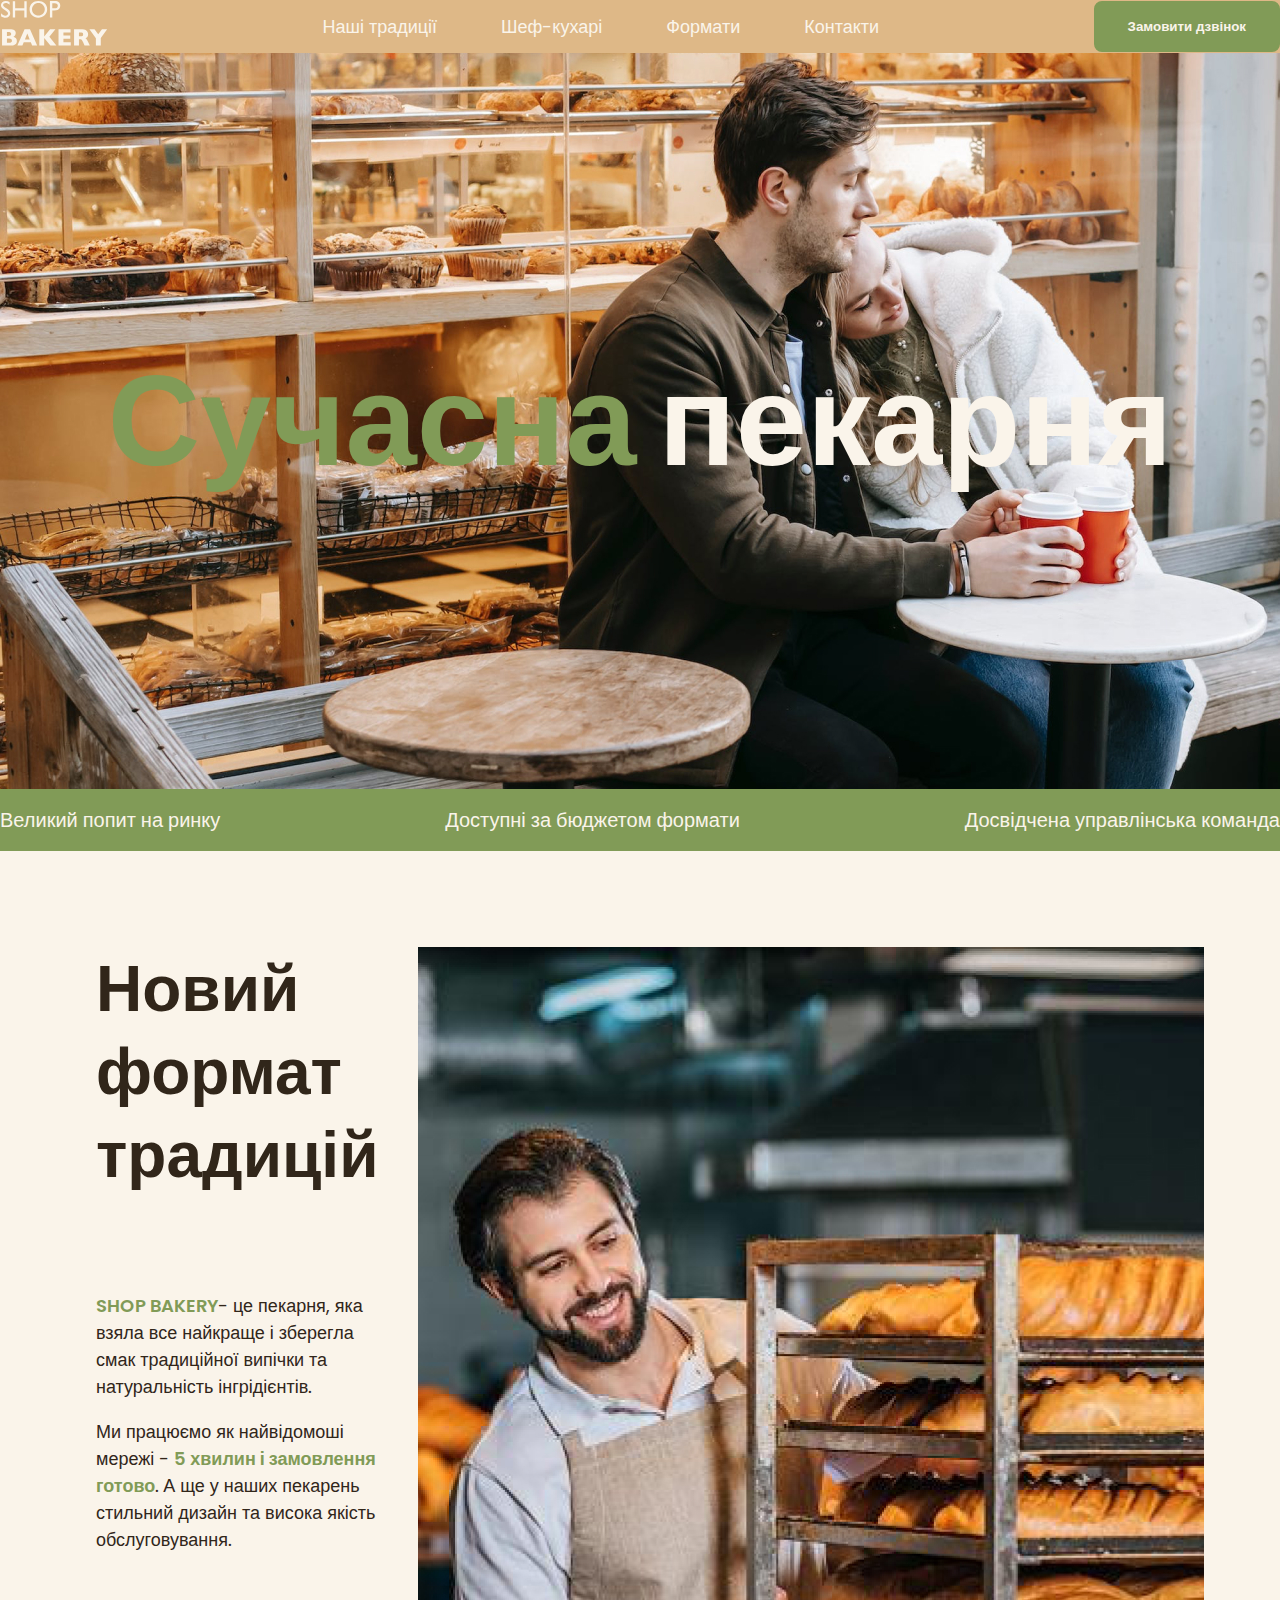
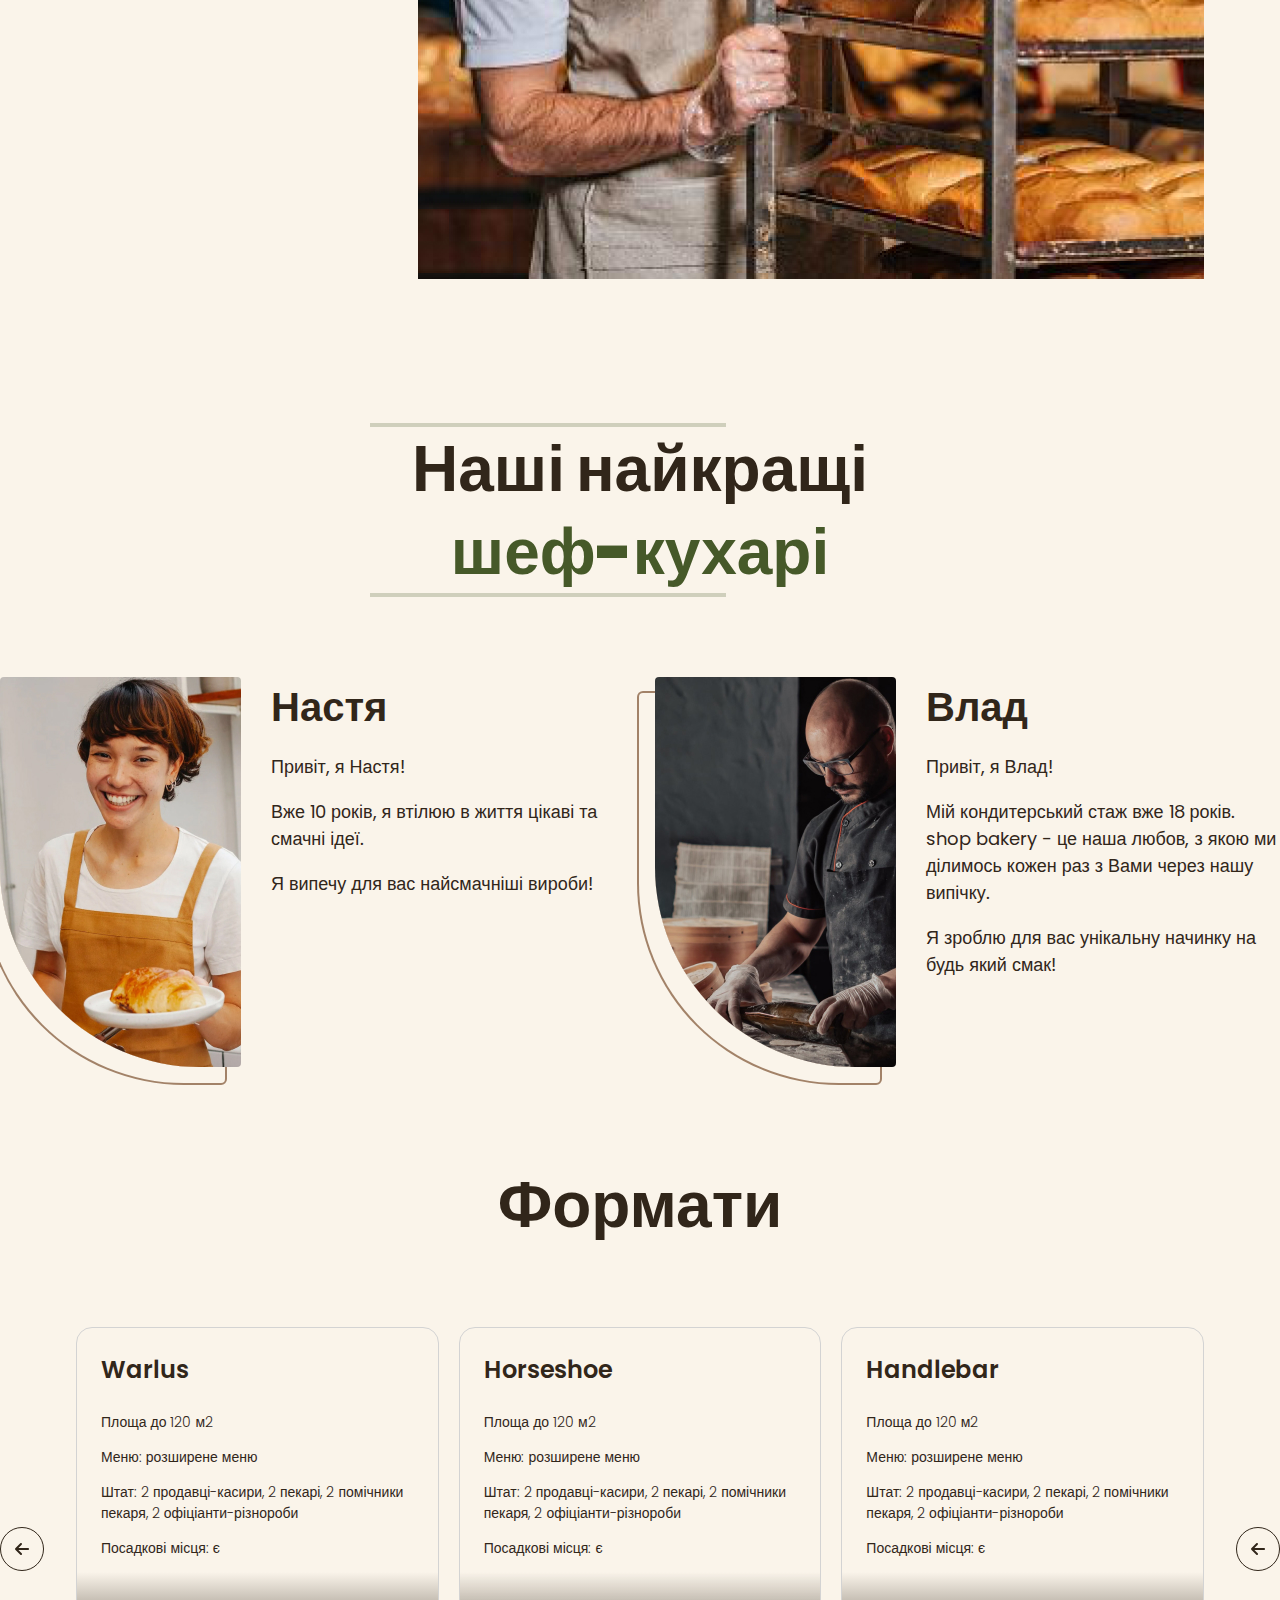
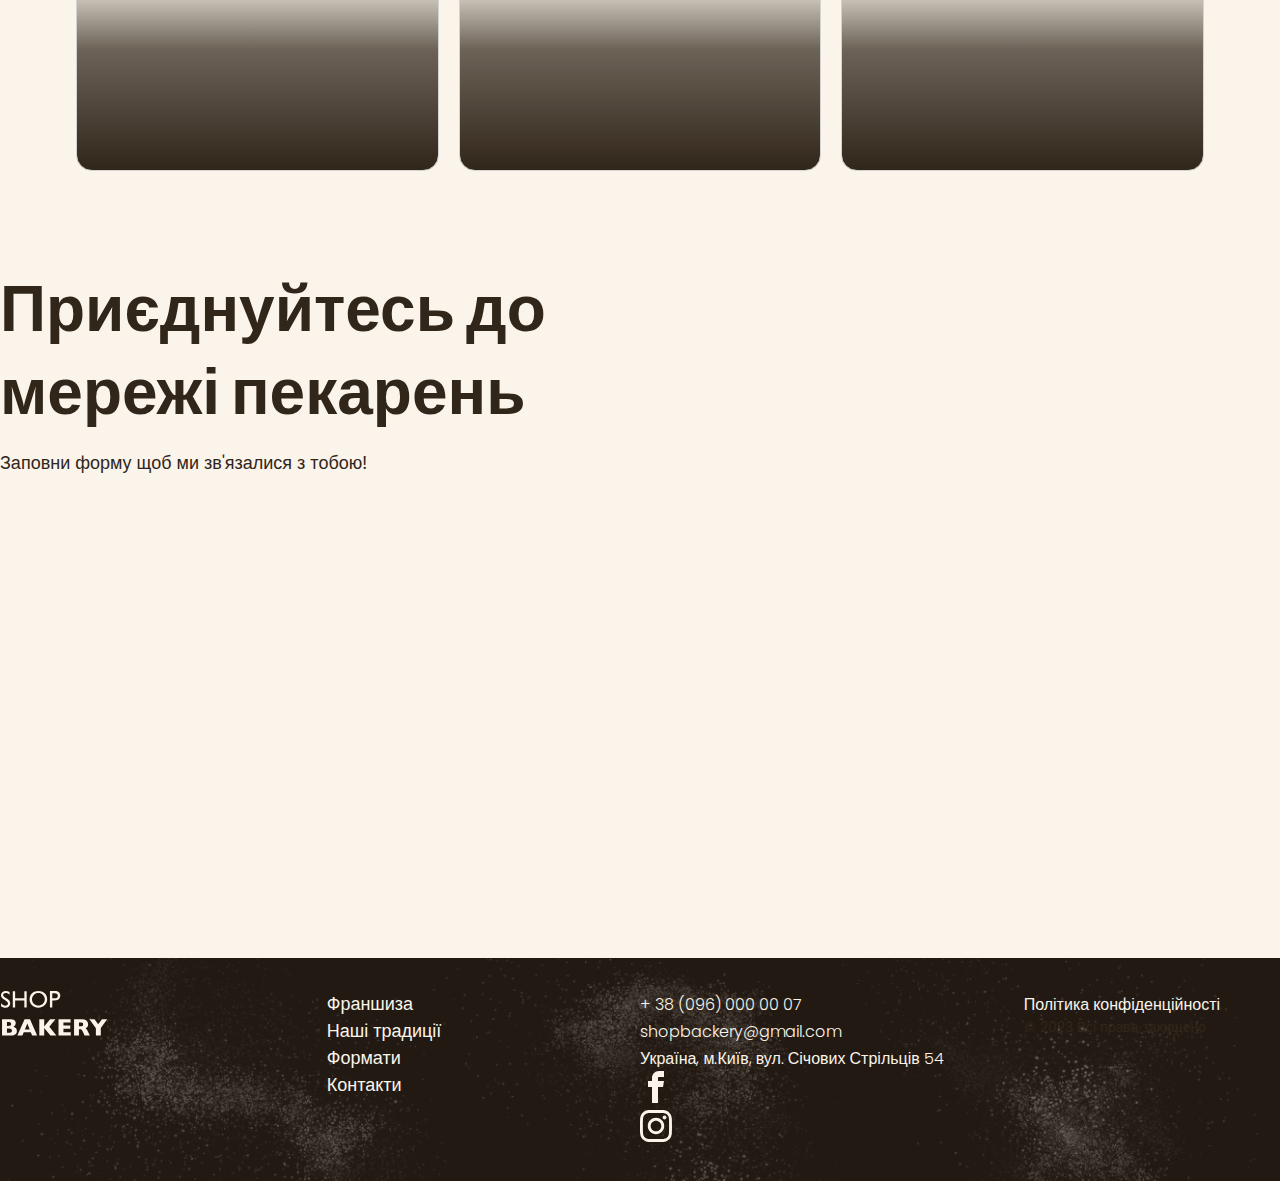
==== index.html @ 67c17288 "Add files via upload" ====
<!DOCTYPE html>
<html lang="uk">
  <head>
    <meta charset="UTF-8" />
    <meta name="viewport" content="width=device-width, initial-scale=1.0" />
    <title>Сучасна пекарня</title>
    <!-- Styles -->
    <link rel="stylesheet" href="./css/style.css" />
  </head>
  <body>
    <header class="header">
      <div class="container">
        <div class="header-container">
          <nav class="header-nav">
            <a href="./index.html">
              <img src="./images/logo.svg" alt="Логотип сучасної пекарні" />
            </a>
            <ul class="header-menu">
              <li>
                <a class="link" href="#traditions-section">Наші традиції</a>
              </li>
              <li><a class="link" href="#chef-section">Шеф-кухарі</a></li>
              <li><a class="link" href="#formats-section">Формати</a></li>
              <li><a class="link" href="#contact-section">Контакти</a></li>
            </ul>
          </nav>
          <button class="button" type="button">Замовити дзвінок</button>
        </div>
      </div>
    </header>
    <main>
      <!-- Секція 1.1-->
      <section class="hero-section">
        <div class="container">
          <h1 class="hero-title">
            <span class="accent">Сучасна</span> пекарня
          </h1>
        </div>
      </section>
      <!-- Секція 1.2-->
      <section class="advantages-section">
        <div class="container">
          <h2 class="visually-hidden">Наші переваги</h2>
          <ul class="advantages-list">
            <li class="advantages-item">Великий попит на ринку</li>
            <li class="advantages-item">Доступні за бюджетом формати</li>
            <li class="advantages-item">Досвідчена управлінська команда</li>
          </ul>
        </div>
      </section>
      <!-- Секція 2-->
      <section class="traditions-section section" id="traditions-section">
        <div class="container">
          <div class="tradition-container">
            <div class="tradition-content">
              <h2 class="traditions-title section-title">
                Новий формат традицій
              </h2>
              <p class="traditions-text">
                <span class="brand uppercase">shop bakery</span>- це пекарня,
                яка взяла все найкраще і зберегла смак традиційної випічки та
                натуральність інгрідієнтів.
              </p>
              <p class="traditions-text limited">
                Ми працюємо як найвідомоші мережі -
                <span class="brand">5 хвилин і замовлення готово</span>. А ще у
                наших пекарень стильний дизайн та висока якість обслуговування.
              </p>
            </div>
            <img
              src="./images/baker-man@2x.jpg"
              alt="Чоловік пекарь заворожує батони посмішкою"
            />
          </div>
        </div>
      </section>
      <!-- Секція 3-->
      <section class="section" id="chef-section">
        <div class="container">
          <h2 class="chefs-title section-title centered">
            Наші найкращі <span class="accent"> шеф-кухарі</span>
          </h2>
          <ul class="chefs-list">
            <li class="chefs-item">
              <article class="chef-card">
                <img
                  class="chef-photo"
                  src="./images/nastya-chef.jpg"
                  alt="nastya-chef"
                />
                <div>
                  <h3 class="chef-title">Настя</h3>
                  <p class="chef-text">Привіт, я Настя!</p>
                  <p class="chef-text">
                    Вже 10 років, я втілюю в життя цікаві та смачні ідеї.
                  </p>
                  <p class="chef-text">Я випечу для вас найсмачніші вироби!</p>
                </div>
              </article>
            </li>
            <li class="chefs-item">
              <article class="chef-card">
                <img
                  class="chef-photo"
                  src="./images/vlad-chef.jpg"
                  alt="vlad-chef"
                />
                <div>
                  <h3 class="chef-title">Влад</h3>
                  <p class="chef-text">Привіт, я Влад!</p>
                  <p class="chef-text">
                    Мій кондитерський стаж вже 18 років. shop bakery - це наша
                    любов, з якою ми ділимось кожен раз з Вами через нашу
                    випічку.
                  </p>
                  <p class="chef-text">
                    Я зроблю для вас унікальну начинку на будь який смак!
                  </p>
                </div>
              </article>
            </li>
          </ul>
        </div>
      </section>
      <!-- Секція 4-->
      <section class="section" id="formats-section">
        <div class="container">
          <h2 class="formats-title section-title centered">Формати</h2>
          <div class="formats-container">
            <button class="carousel-button" type="button">
              <svg width="16" height="16">
                <use href="./images/sprite.svg#icon-arrow-left2"></use>
              </svg>
            </button>
            <ul class="format-list">
              <li class="format-item">
                <article class="format-card">
                  <h3 class="format-section" lang="en">Warlus</h3>
                  <div class="format-text">
                    <p>Площа до 120 м2</p>
                    <p>Меню: розширене меню</p>
                    <p>
                      Штат: 2 продавці-касири, 2 пекарі, 2 помічники пекаря, 2
                      офіціанти-різнороби
                    </p>
                    <p>Посадкові місця: є</p>
                  </div>
                </article>
              </li>
              <li class="format-item">
                <article class="format-card">
                  <h3 class="format-section" lang="en">Horseshoe</h3>
                  <div class="format-text">
                    <p>Площа до 120 м2</p>
                    <p>Меню: розширене меню</p>
                    <p>
                      Штат: 2 продавці-касири, 2 пекарі, 2 помічники пекаря, 2
                      офіціанти-різнороби
                    </p>
                    <p>Посадкові місця: є</p>
                  </div>
                </article>
              </li>
              <li class="format-item">
                <article class="format-card">
                  <h3 class="format-section" lang="en">Handlebar</h3>
                  <div class="format-text">
                    <p>Площа до 120 м2</p>
                    <p>Меню: розширене меню</p>
                    <p>
                      Штат: 2 продавці-касири, 2 пекарі, 2 помічники пекаря, 2
                      офіціанти-різнороби
                    </p>
                    <p>Посадкові місця: є</p>
                  </div>
                </article>
              </li>
            </ul>
            <button class="carousel-button" type="button">
              <svg width="16" height="16">
                <use href="./images/sprite.svg#icon-arrow-left2"></use>
              </svg>
            </button>
          </div>
        </div>
      </section>
      <!-- Секція 5-->
      <section class="contact-section section" id="contact-section">
        <div class="container">
          <div class="contact-container">
            <div class="contact-form">
              <h2 class="contact-title section-title">
                Приєднуйтесь до мережі пекарень
              </h2>
              <p>Заповни форму щоб ми зв'язалися з тобою!</p>
              <!-- need add form -->
            </div>

            <iframe
              class="contact-map"
              src="https://www.google.com/maps/embed?pb=!1m18!1m12!1m3!1d2540.163871257687!2d30.488658576861248!3d50.45667308691536!2m3!1f0!2f0!3f0!3m2!1i1024!2i768!4f13.1!3m3!1m2!1s0x40d4ce637bfe1717%3A0x5370c2254ad1b952!2z0LLRg9C70LjRhtGPINCh0ZbRh9C-0LLQuNGFINCh0YLRgNGW0LvRjNGG0ZbQsiwgNTQsINCa0LjRl9CyLCAwMjAwMA!5e0!3m2!1suk!2sua!4v1699290523548!5m2!1suk!2sua"
              width="603"
              height="595"
              allowfullscreen=""
              loading="lazy"
              referrerpolicy="no-referrer-when-downgrade"
            ></iframe>
          </div>
        </div>
      </section>
    </main>
    <footer class="footer">
      <div class="container">
        <div class="footer-container">
          <nav class="footer-nav">
            <div class="footer-logo">
              <a href="#">
                <img src="./images/logo.svg" alt="Логотип сучасної пекарні" />
              </a>
            </div>
            <ul class="footer-menu">
              <li><a class="link" href="#">Франшиза</a></li>
              <li><a class="link" href="#">Наші традиції</a></li>
              <li><a class="link" href="#">Формати</a></li>
              <li><a class="link" href="#">Контакти</a></li>
            </ul>
          </nav>
          <address class="footer-address">
            <ul class="address-list">
              <li>
                <a class="address-link" href="tel:+380960000007">
                  + 38 (096) 000 00 07
                </a>
              </li>
              <li>
                <a class="address-link" href="mailto:shopbackery@gmail.com">
                  shopbackery@gmail.com
                </a>
              </li>
              <li>
                <a
                  class="address-link"
                  href="https://maps.app.goo.gl/gxvGiWZxshcTCSYRA"
                  targest="_blank"
                >
                  Україна, м.Київ, вул. Січових Стрільців 54
                </a>
              </li>
              <li>
                <a href="#">
                  <svg class="address-icon" width="32" height="32">
                    <use href="./images/sprite.svg#icon-facebook"></use>
                  </svg>
                  <!-- facebook link icon -->
                </a>
              </li>
              <li>
                <a href="#">
                  <svg class="address-icon" width="32" height="32">
                    <use href="./images/sprite.svg#icon-instagram"></use>
                  </svg>
                  <!-- instagram link icon -->
                </a>
              </li>
            </ul>
            <div class="address-info">
              <a class="address-link" href="#" target="_blank"
                >Політика конфіденційності</a
              >
              <p class="address-coppyright">&copy; 2023 Всі права захищено</p>
            </div>
          </address>
        </div>
      </div>
    </footer>
  </body>
</html>
---- css/style.css ----
/* font face */
@font-face {
  font-display: swap;
  font-family: "Poppins";
  font-weight: 300;
  src: url("../fonts/poppins-v20-latin-300.woff2") format("woff2");
}
@font-face {
  font-display: swap;
  font-family: "Poppins";
  font-weight: 400;
  src: url("../fonts/poppins-v20-latin-regular.woff2") format("woff2");
}
@font-face {
  font-display: swap;
  font-family: "Poppins";
  font-weight: 600;
  src: url("../fonts/poppins-v20-latin-600.woff2") format("woff2");
}
@font-face {
  font-display: swap;
  font-family: "Poppins";
  font-weight: 900;
  src: url("../fonts/poppins-v20-latin-900.woff2") format("woff2");
}

:root {
  --color-primary-dark: #31261a;
  --color-primary-light: #faf4ea;
  --color-brand: #819b57;
  --color-brand-dark: #465929;
  --color-brand-light: #cfcfbc;
  --color-secondary-dark: #a28268;
}

/* Base - Global */
* {
  box-sizing: border-box;
}

body {
  color: var(--color-primary-dark);
  background-color: var(--color-primary-light);
  font-family: "Poppins", sans-serif;
  font-size: 18px;
  font-weight: 400;
  line-height: 1.5;
  margin: 0;
}
h1,
h2,
h3,
h4,
h5,
h6,
p {
  margin-top: 0;
}
address {
  font-style: normal;
}
ul {
  margin: 0;
  padding: 0;
  list-style-type: none;
}
.visually-hidden {
  position: absolute;
  left: -10000px;
  top: auto;
  width: 1px;
  height: 1px;
  overflow: hidden;
}
.section {
  padding: 48px 0px;
}
.container {
  width: 100%;
  max-width: 1288px;
  margin: auto;
}
/* Buttons */
.button {
  padding: 16px 32px;
  color: #faf4ea;
  background-color: var(--color-brand);
  border: 2px solid var(--color-brand);
  border-radius: 8px;
  cursor: pointer;
  font-weight: 600;
}
.button:hover {
  color: var(--color-brand-dark);
  background-color: transparent;
}
/* Link */
.link {
  color: var(--color-primary-light);
  text-decoration: none;
}
.link:hover {
  color: var(--color-brand);
  text-decoration: underline;
}
/* Header section */

.header {
  background-color: burlywood; /* remove this line later*/
}
.header-container {
  display: flex;
  align-items: center;
  gap: 40px;
}
.header-nav {
  display: flex;
  align-items: center;
  flex-grow: 1;
  gap: 40px;
}
.header-menu {
  display: flex;
  gap: 64px;
  flex-grow: 1;
  justify-content: center;
}

/* Hero section */

.hero-section {
  padding: 272px 0px;
  background-repeat: no-repeat;
  background-image: url("../images/hero-section-background.jpg");
  background-position: center top;
  background-size: cover;
}
.hero-title {
  color: var(--color-primary-light);
  text-align: center;
  margin-bottom: 0;
  font-size: 128px;
  font-weight: 900;
}
.hero-title .accent {
  color: var(--color-brand);
}
/* advantages section */
.advantages-list {
  display: flex;
  justify-content: space-between;
  gap: 40px;
}
.advantages-section {
  background-color: var(--color-brand);
  padding: 16px 0px;
}
.section-title {
  font-size: 64px;
  font-weight: 900;
  line-height: 1.3;
}
.section-title.centered {
  text-align: center;
}
.section-title .accent {
  color: var(--color-brand-dark);
}
.advantages-item {
  color: var(--color-primary-light);
  font-size: 20px;
  font-weight: 300;
}

/* tradition section */
.traditions-section {
  padding: 96px;
}
.tradition-container {
  display: flex;
  gap: 40px;
  justify-content: space-between;
}
.tradition-content {
  max-width: 710px;
}
.traditions-title {
  padding-bottom: 42px;
}
.traditions-text .brand {
  color: var(--color-brand);
  font-weight: 600;
}
.traditions-text .uppercase {
  text-transform: uppercase;
}
.traditions-text.limited {
  max-width: 340px;
}

/* chef section */
.chefs-list {
  display: flex;
  gap: 30px;
}
.chefs-item {
  flex-basis: calc((100% - 30px) / 2);
}
.chef-card {
  display: flex;
  gap: 30px;
}

.chefs-title::after,
.chefs-title::before {
  display: block;
  width: 352px;
  border: 2px solid var(--color-brand-light);
  content: "";
}
.chef-title {
  margin-bottom: 16px;
  font-size: 40px;
  font-weight: 600;
}
.chefs-title {
  margin: 0px auto 80px;
  max-width: 540px;
}
.chef-photo {
  border-radius: 4px 4px 4px 200px;
  box-shadow: -16px 16px 0px 0px var(--color-primary-light),
    -16px 16px 0px 2px var(--color-secondary-dark);
}

/* formats section */
.formats-container {
  display: flex;
  gap: 32px;
  align-items: center;
}
.format-card {
  height: 444px;
  background-image: linear-gradient(
    180deg,
    rgba(49, 38, 26, 0) 55.21%,
    rgba(49, 38, 26, 0.71) 72.92%,
    var(--color-primary-dark) 100%
  );
  padding: 24px;
  border: 1px solid lightgray; /* remove this line*/
  border-radius: 16px; /* remove this line*/
}
.format-list {
  display: flex;
  flex-wrap: wrap;
  gap: 20px;
}
.format-section {
  font-size: 24px;
  font-weight: 600;
}
.format-text {
  font-size: 14px;
  font-weight: 300;
}
.formats-title {
  margin-bottom: 80px;
}
.format-item {
  flex-basis: calc((100% - 40px) / 3);
}
/* carousel button */

.carousel-button {
  display: flex;
  align-items: center;
  justify-content: center;
  width: 44px;
  height: 44px;
  fill: var(--color-primary-dark);
  background-color: transparent;
  border-radius: 50%;
  border: 1px solid var(--color-primary-dark);
  cursor: pointer;
  flex-shrink: 0;
}

.carousel-button:hover {
  background-color: var(--color-primary-dark);
  fill: var(--color-primary-light);
}

/* contact section */
.contact-section {
  padding-bottom: 96px;
}
.contact-container {
  display: flex;
  gap: 32px;
}
.contact-title {
  margin-bottom: 16px;
}
.contact-map {
  flex-shrink: 0;
  border: none;
  border-radius: 16px;
}

/* footer */
.footer {
  background-image: url(../images/footer-background.png);
  background-color: var(--color-primary-dark);
  background-repeat: no-repeat;
  background-size: cover;
  background-position: center;
  padding: 32px 0px;
}
.footer-container {
  display: flex;
}
.footer-nav,
.footer-address {
  flex-basis: 50%;
  display: flex;
  gap: 20px;
}
.footer-logo,
.footer-menu {
  flex-grow: 1;
}
.address-list,
.address-info {
  flex-grow: 1;
}

.address-link {
  color: var(--color-primary-light);
  font-size: 16px;
  font-weight: 300;
  text-decoration: none;
}

.address-link:hover {
  color: var(--color-brand);
}
.address-icon {
  fill: var(--color-primary-light);
}
.address-icon:hover {
  fill: var(--color-brand);
}
.address-coppyright {
  font-size: 14px;
}
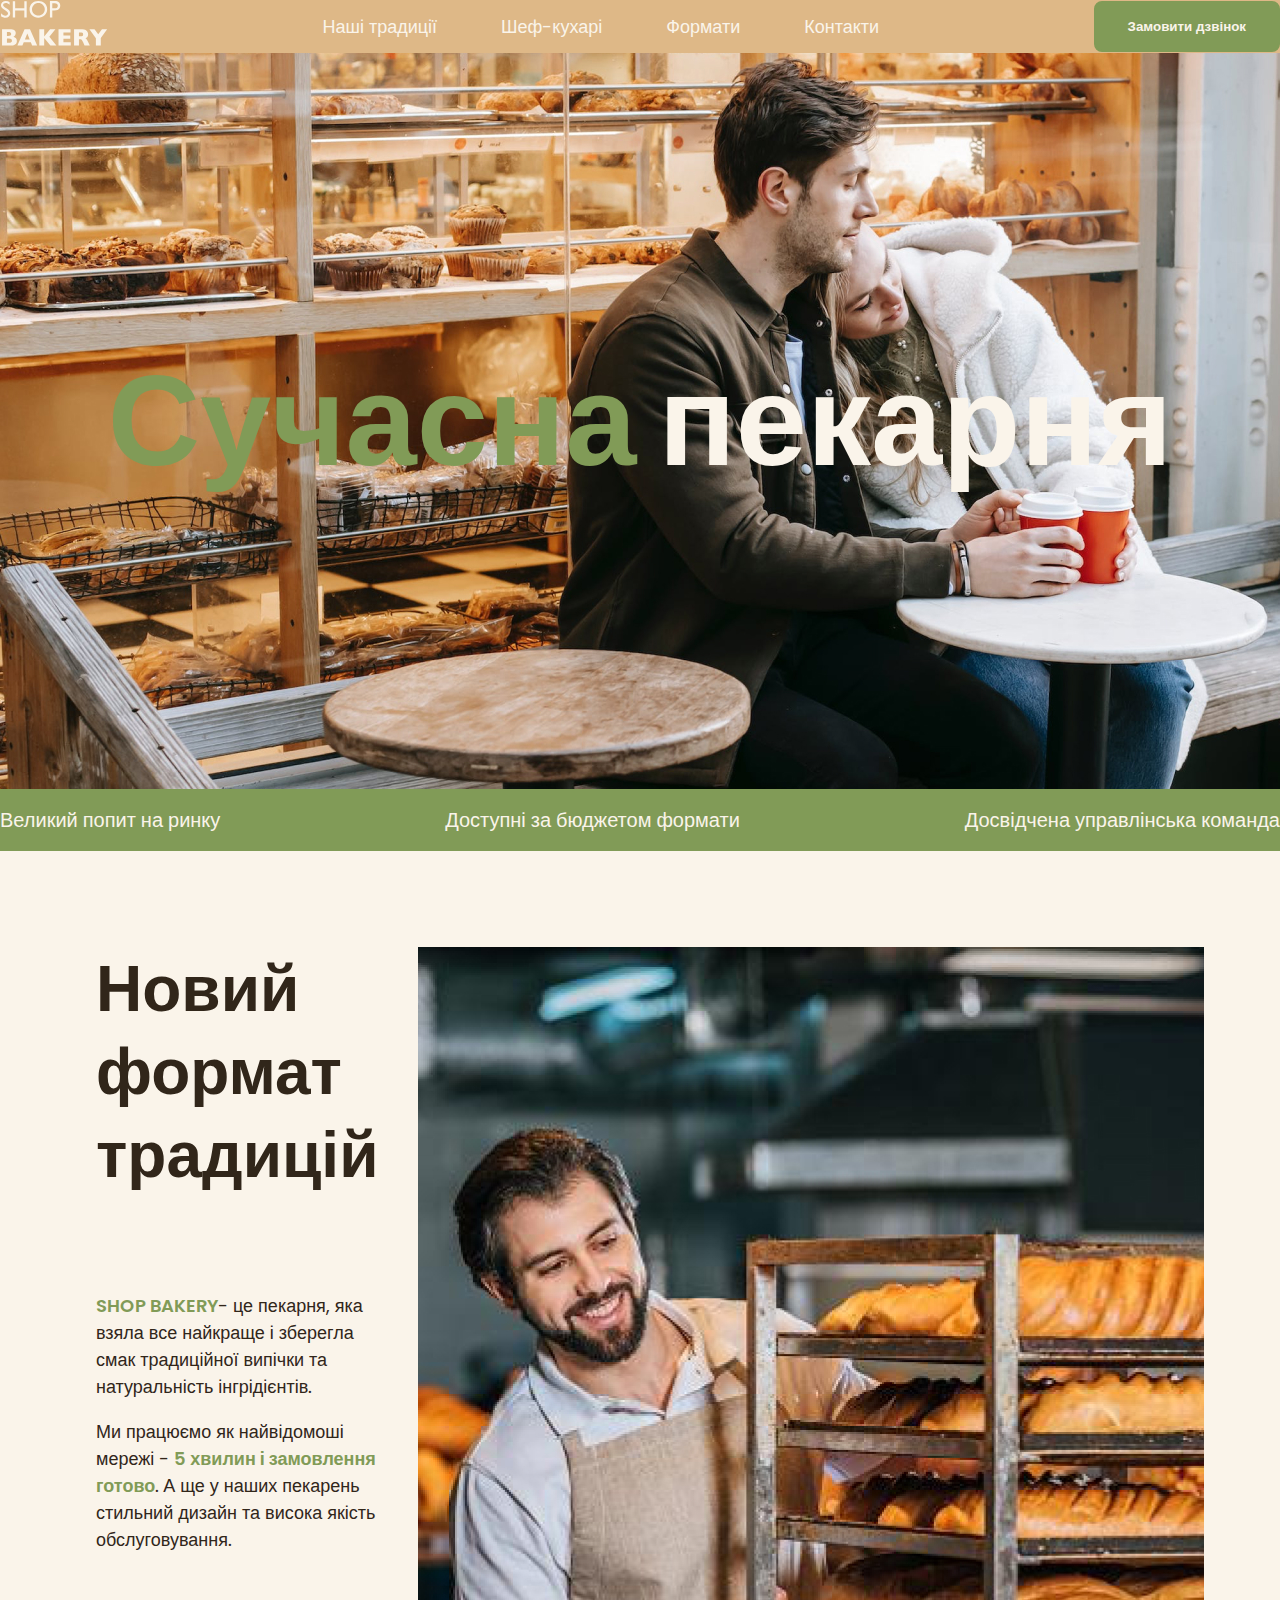
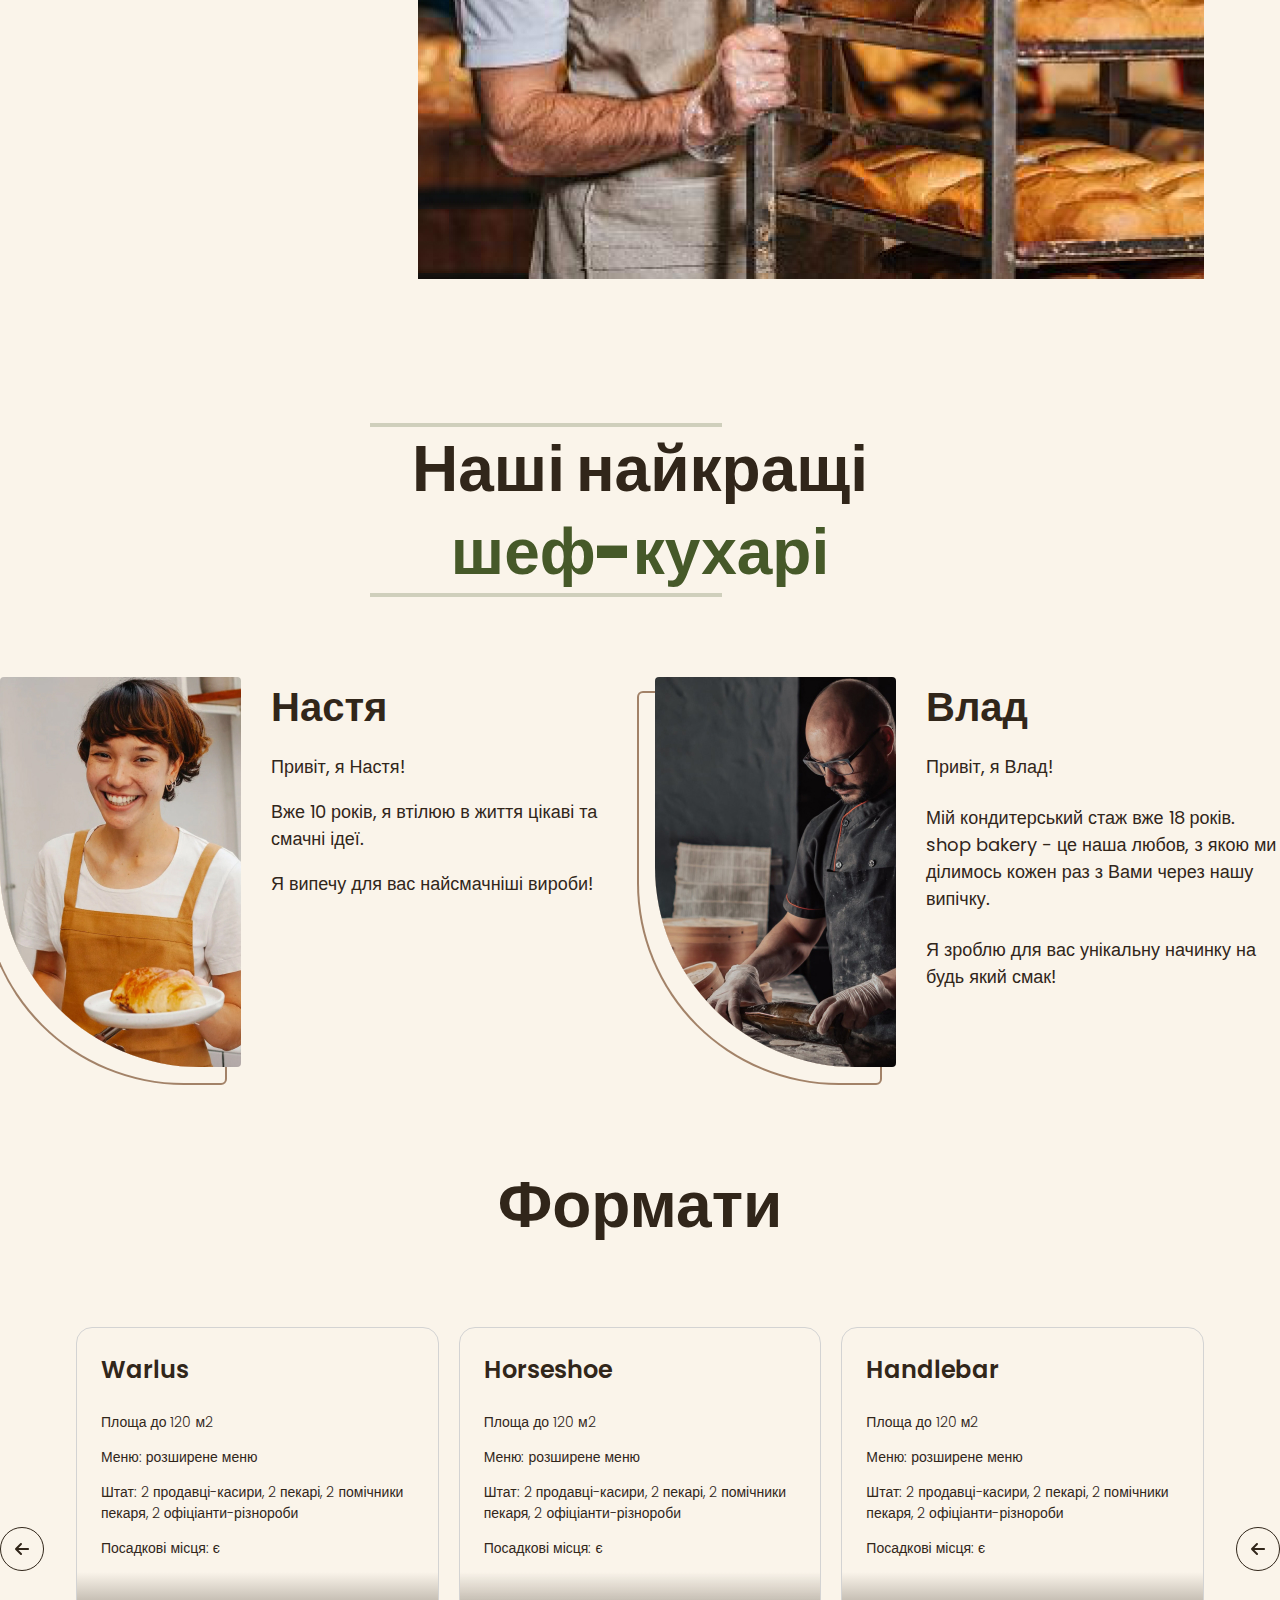
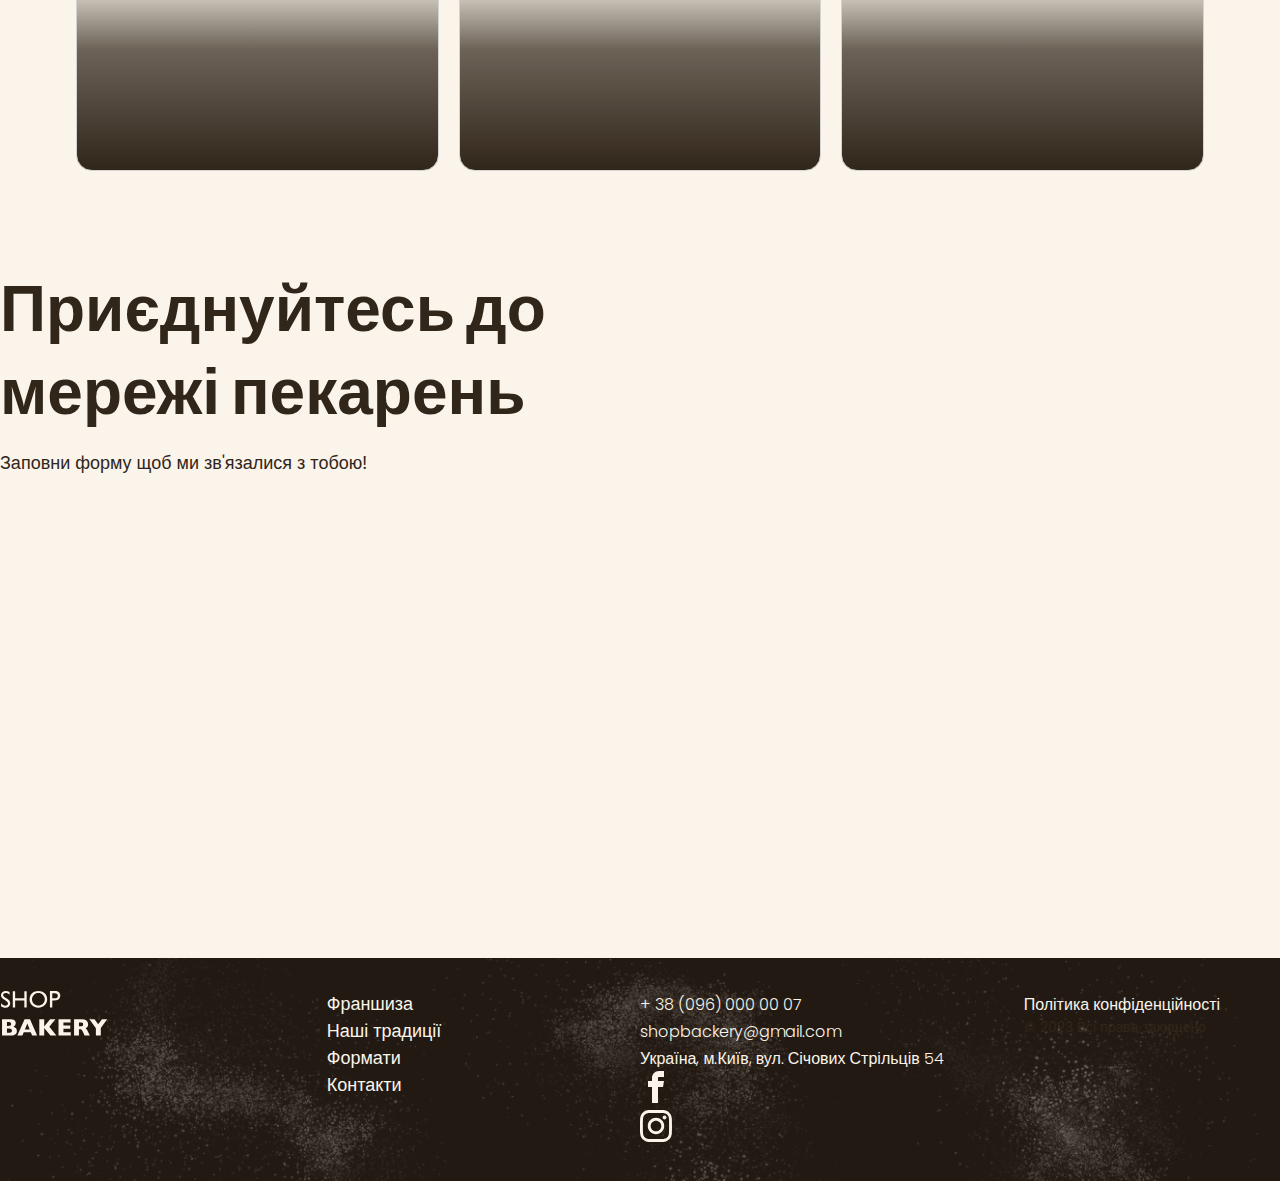
==== commit a1083c8b: "Some add from last lesson" ====
--- a/index.html
+++ b/index.html
@@ -90,11 +90,10 @@
                 />
                 <div>
                   <h3 class="chef-title">Настя</h3>
-                  <p class="chef-text">Привіт, я Настя!</p>
-                  <p class="chef-text">
-                    Вже 10 років, я втілюю в життя цікаві та смачні ідеї.
-                  </p>
-                  <p class="chef-text">Я випечу для вас найсмачніші вироби!</p>
+                  <div class="chef-text"></div>
+                  <p>Привіт, я Настя!</p>
+                  <p>Вже 10 років, я втілюю в життя цікаві та смачні ідеї.</p>
+                  <p>Я випечу для вас найсмачніші вироби!</p>
                 </div>
               </article>
             </li>
@@ -107,15 +106,15 @@
                 />
                 <div>
                   <h3 class="chef-title">Влад</h3>
-                  <p class="chef-text">Привіт, я Влад!</p>
-                  <p class="chef-text">
-                    Мій кондитерський стаж вже 18 років. shop bakery - це наша
-                    любов, з якою ми ділимось кожен раз з Вами через нашу
-                    випічку.
-                  </p>
-                  <p class="chef-text">
-                    Я зроблю для вас унікальну начинку на будь який смак!
-                  </p>
+                  <div class="chef-text">
+                    <p>Привіт, я Влад!</p>
+                    <p>
+                      Мій кондитерський стаж вже 18 років. shop bakery - це наша
+                      любов, з якою ми ділимось кожен раз з Вами через нашу
+                      випічку.
+                    </p>
+                    <p>Я зроблю для вас унікальну начинку на будь який смак!</p>
+                  </div>
                 </div>
               </article>
             </li>
--- a/css/style.css
+++ b/css/style.css
@@ -34,7 +34,9 @@
 }
 
 /* Base - Global */
-* {
+*,
+*::after,
+*::before {
   box-sizing: border-box;
 }
 
@@ -201,7 +203,8 @@
 /* chef section */
 .chefs-list {
   display: flex;
-  gap: 30px;
+  gap: 40px 30px;
+  flex-wrap: wrap;
 }
 .chefs-item {
   flex-basis: calc((100% - 30px) / 2);
@@ -231,6 +234,9 @@
   border-radius: 4px 4px 4px 200px;
   box-shadow: -16px 16px 0px 0px var(--color-primary-light),
     -16px 16px 0px 2px var(--color-secondary-dark);
+}
+.chef-text p {
+  margin-bottom: 24px;
 }
 
 /* formats section */
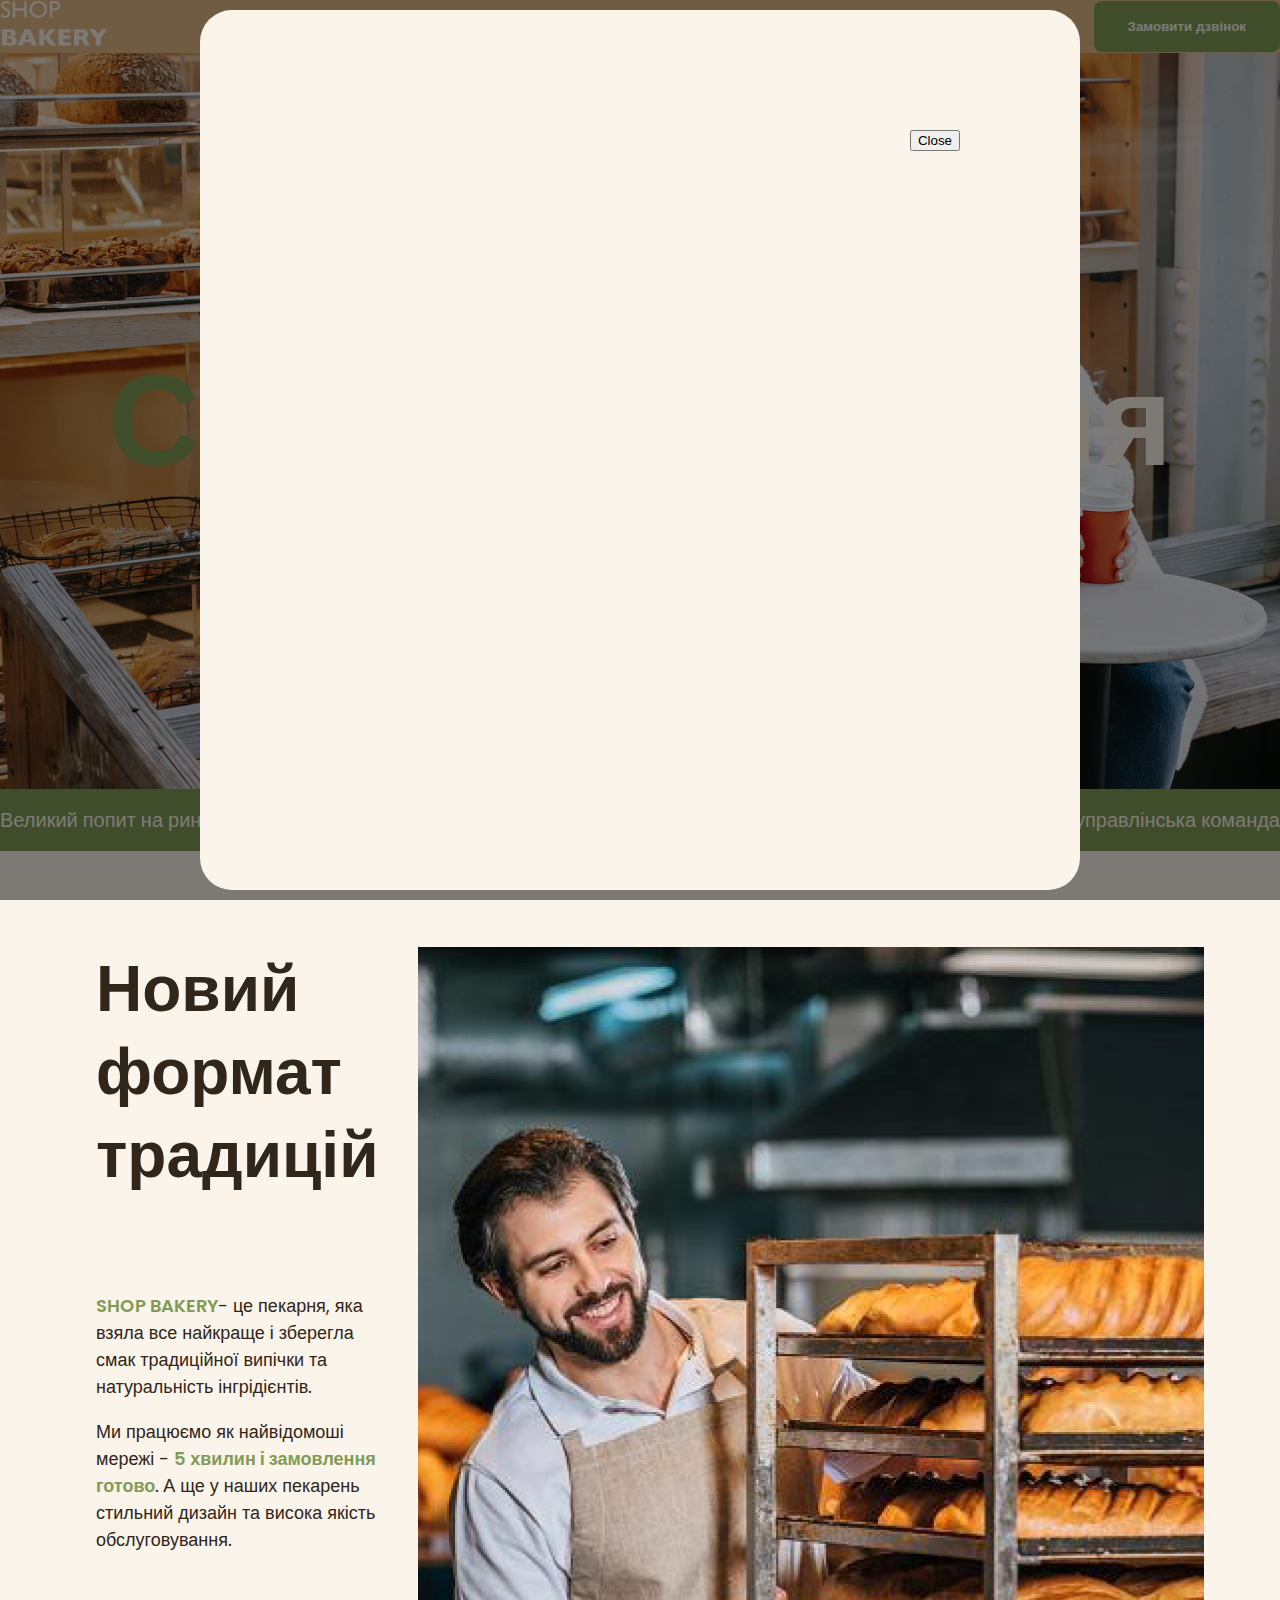
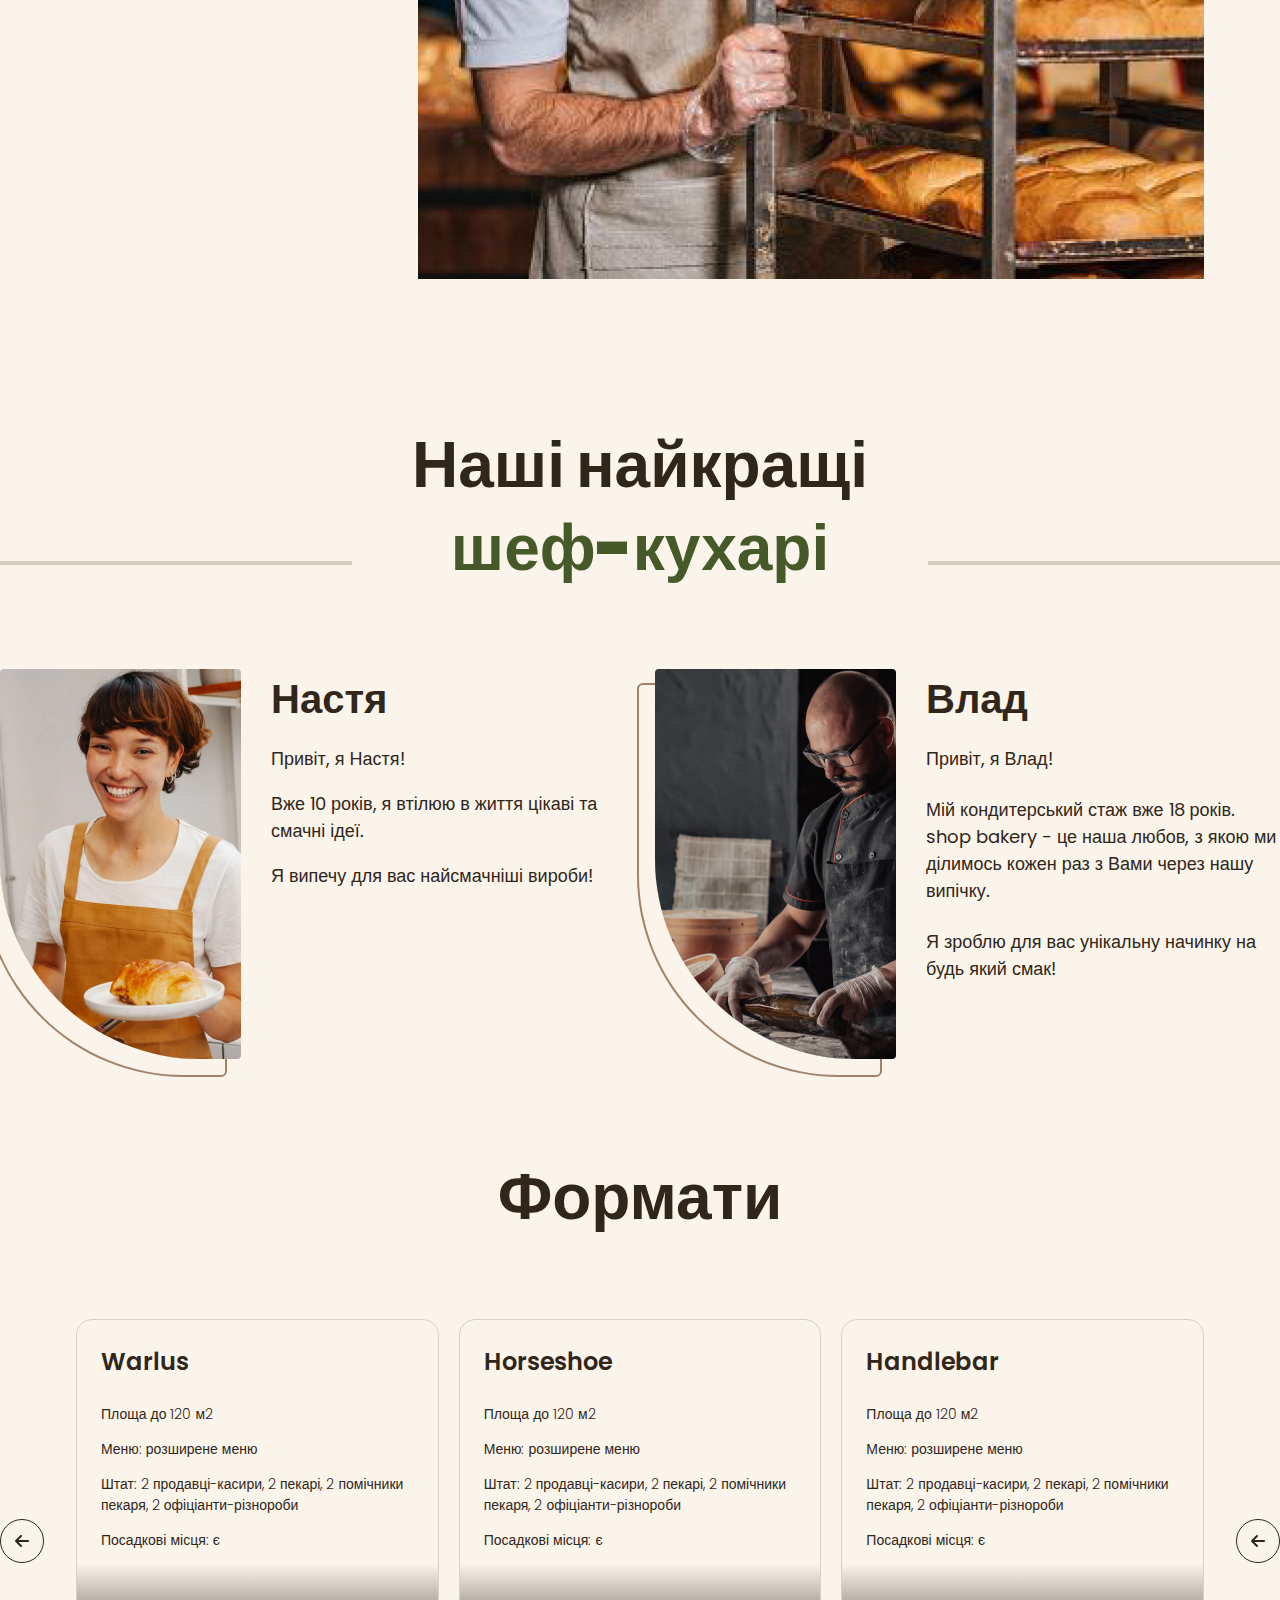
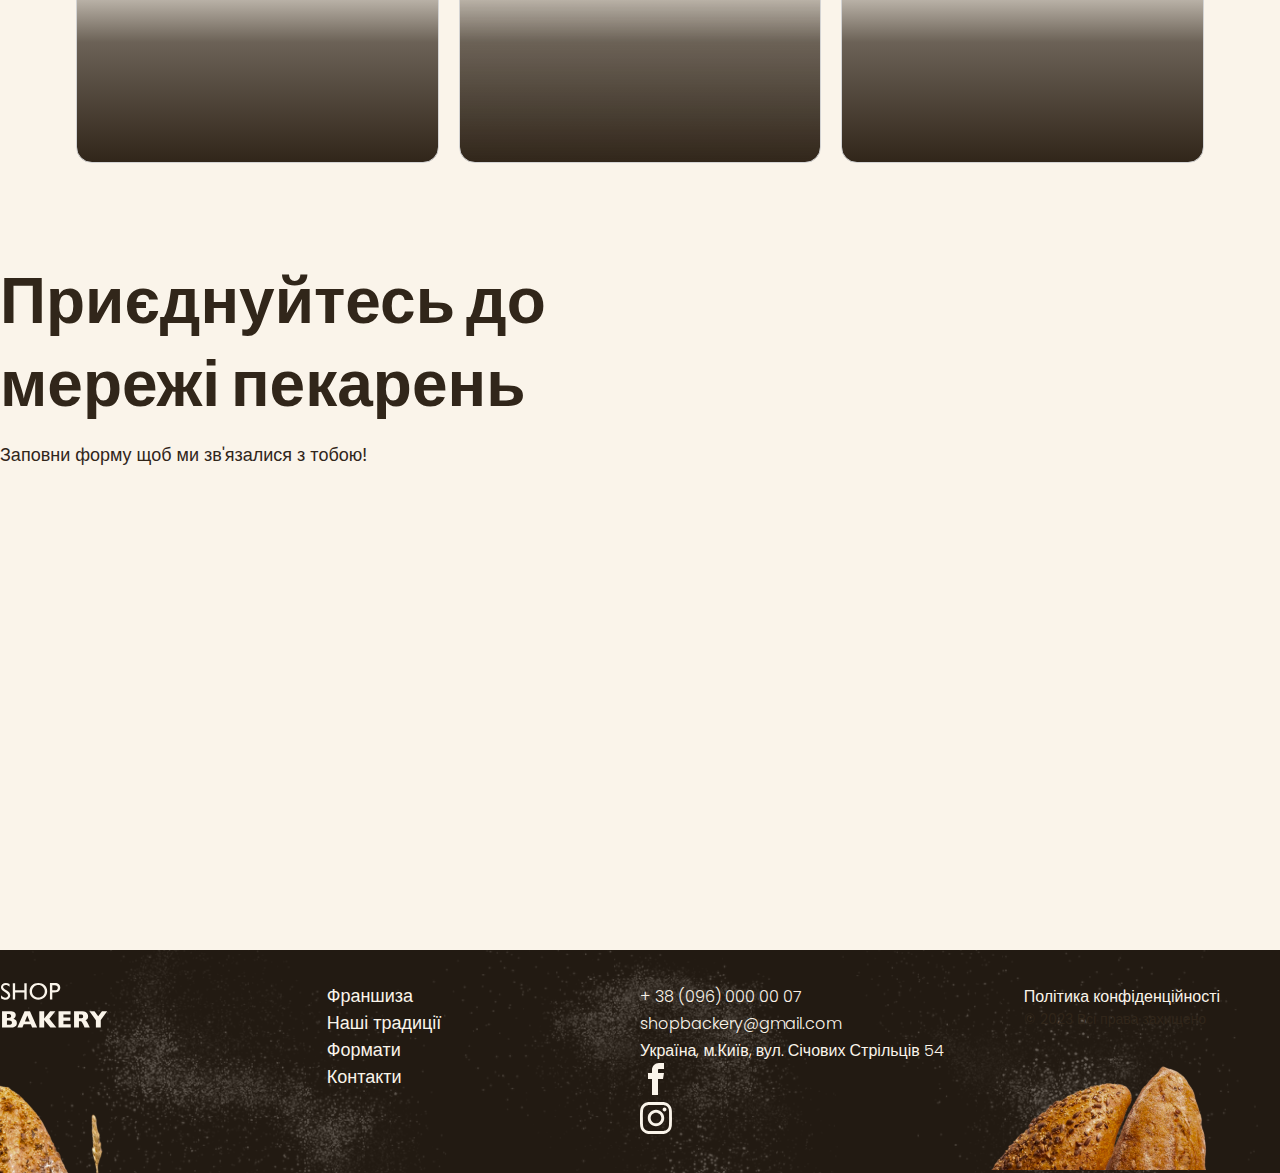
==== commit b22a6a5b: "dead line are so close" ====
--- a/index.html
+++ b/index.html
@@ -24,7 +24,9 @@
               <li><a class="link" href="#contact-section">Контакти</a></li>
             </ul>
           </nav>
-          <button class="button" type="button">Замовити дзвінок</button>
+          <button class="button modal-btn-open" type="button">
+            Замовити дзвінок
+          </button>
         </div>
       </div>
     </header>
@@ -78,7 +80,8 @@
       <section class="section" id="chef-section">
         <div class="container">
           <h2 class="chefs-title section-title centered">
-            Наші найкращі <span class="accent"> шеф-кухарі</span>
+            Наші найкращі <br />
+            <span class="accent">шеф-кухарі</span>
           </h2>
           <ul class="chefs-list">
             <li class="chefs-item">
@@ -272,5 +275,12 @@
         </div>
       </div>
     </footer>
+
+    <div class="backdrop">
+      <div class="modal">
+        <button class="modal-btn-close" type="button">Close</button>
+      </div>
+    </div>
+    <script src="./js/modal.js"></script>
   </body>
 </html>
--- a/css/style.css
+++ b/css/style.css
@@ -216,10 +216,18 @@
 
 .chefs-title::after,
 .chefs-title::before {
-  display: block;
+  position: absolute;
+  bottom: 24px;
+  /* display: block;  через position absolute він став блоковим*/
   width: 352px;
   border: 2px solid var(--color-brand-light);
   content: "";
+}
+.chefs-title::before {
+  left: 0;
+}
+.chefs-title::after {
+  right: 0;
 }
 .chef-title {
   margin-bottom: 16px;
@@ -227,8 +235,8 @@
   font-weight: 600;
 }
 .chefs-title {
+  position: relative;
   margin: 0px auto 80px;
-  max-width: 540px;
 }
 .chef-photo {
   border-radius: 4px 4px 4px 200px;
@@ -322,6 +330,25 @@
   background-size: cover;
   background-position: center;
   padding: 32px 0px;
+  position: relative;
+}
+.footer::before,
+.footer::after {
+  position: absolute;
+  bottom: 0;
+  background-repeat: no-repeat;
+  content: "";
+}
+.footer::before {
+  width: 180px;
+  height: 120px;
+  background-image: url(../images/decor-bread-small.png);
+}
+.footer::after {
+  width: 380px;
+  height: 190px;
+  right: 0;
+  background-image: url(../images/decor-bread-large.png);
 }
 .footer-container {
   display: flex;
@@ -360,3 +387,32 @@
 .address-coppyright {
   font-size: 14px;
 }
+/* Modal window */
+.backdrop {
+  position: fixed;
+  top: 0;
+  right: 0;
+  bottom: 0;
+  left: 0;
+  display: flex;
+  align-items: center;
+  justify-content: center;
+  background-color: rgba(0, 0, 0, 0.5);
+}
+.backdrop.is-hidden {
+  opacity: 0;
+  visibility: hidden;
+  pointer-events: none;
+}
+.modal {
+  position: relative;
+  width: 880px;
+  height: 880px;
+  background-color: var(--color-primary-light);
+  border-radius: 32px;
+}
+.modal-btn-close {
+  position: absolute;
+  top: 120px;
+  right: 120px;
+}
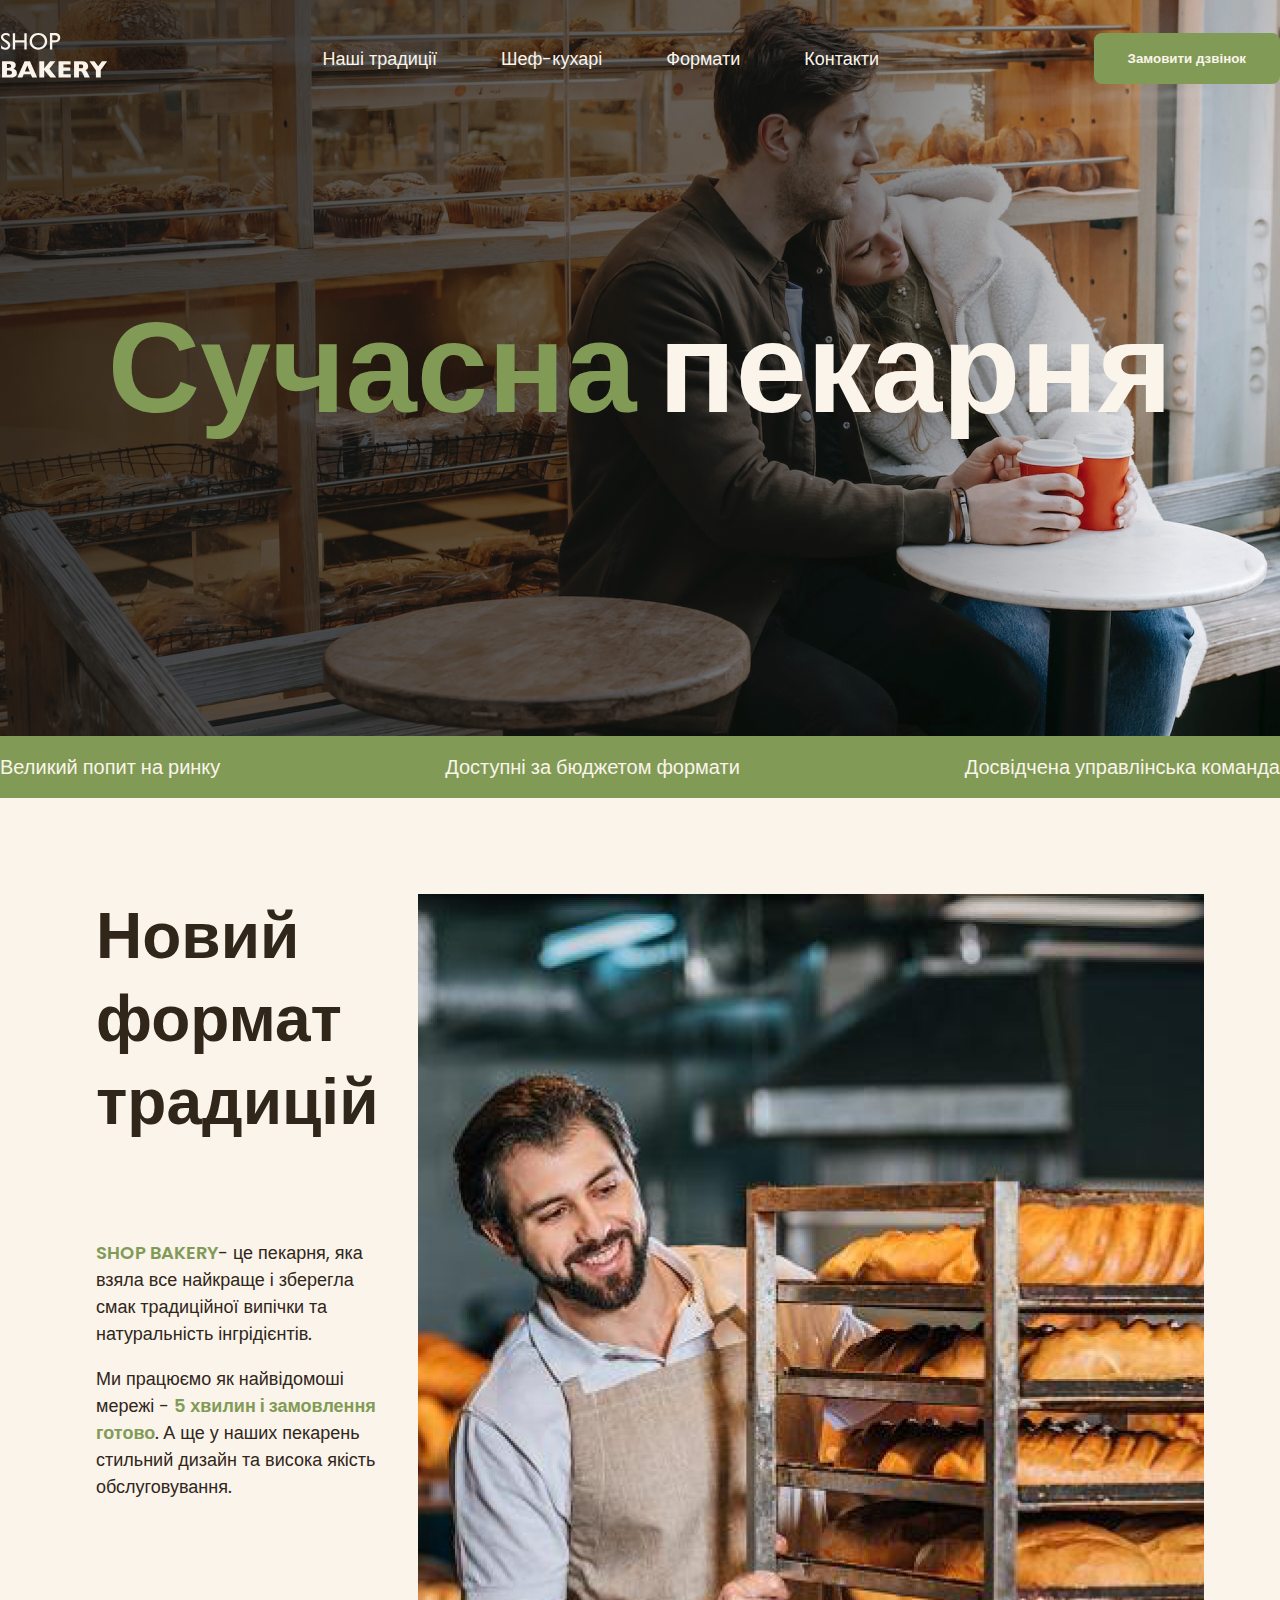
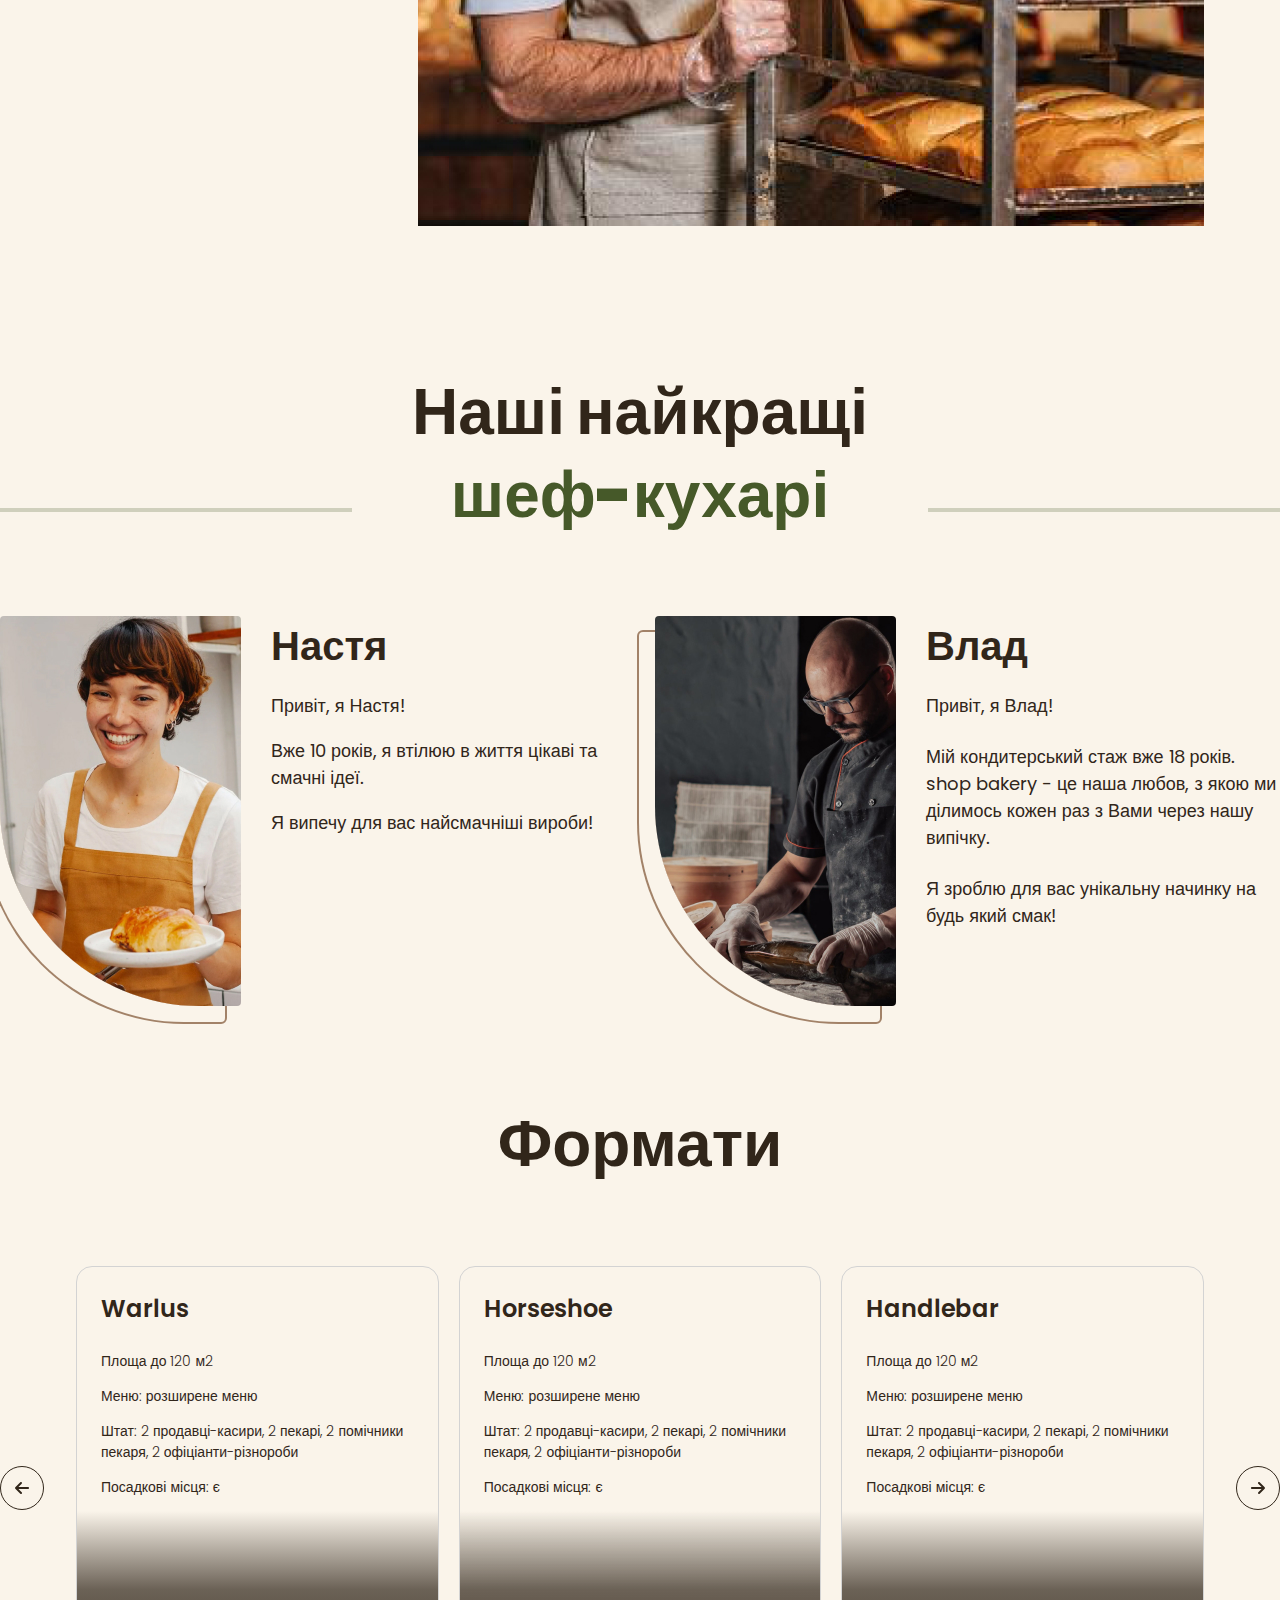
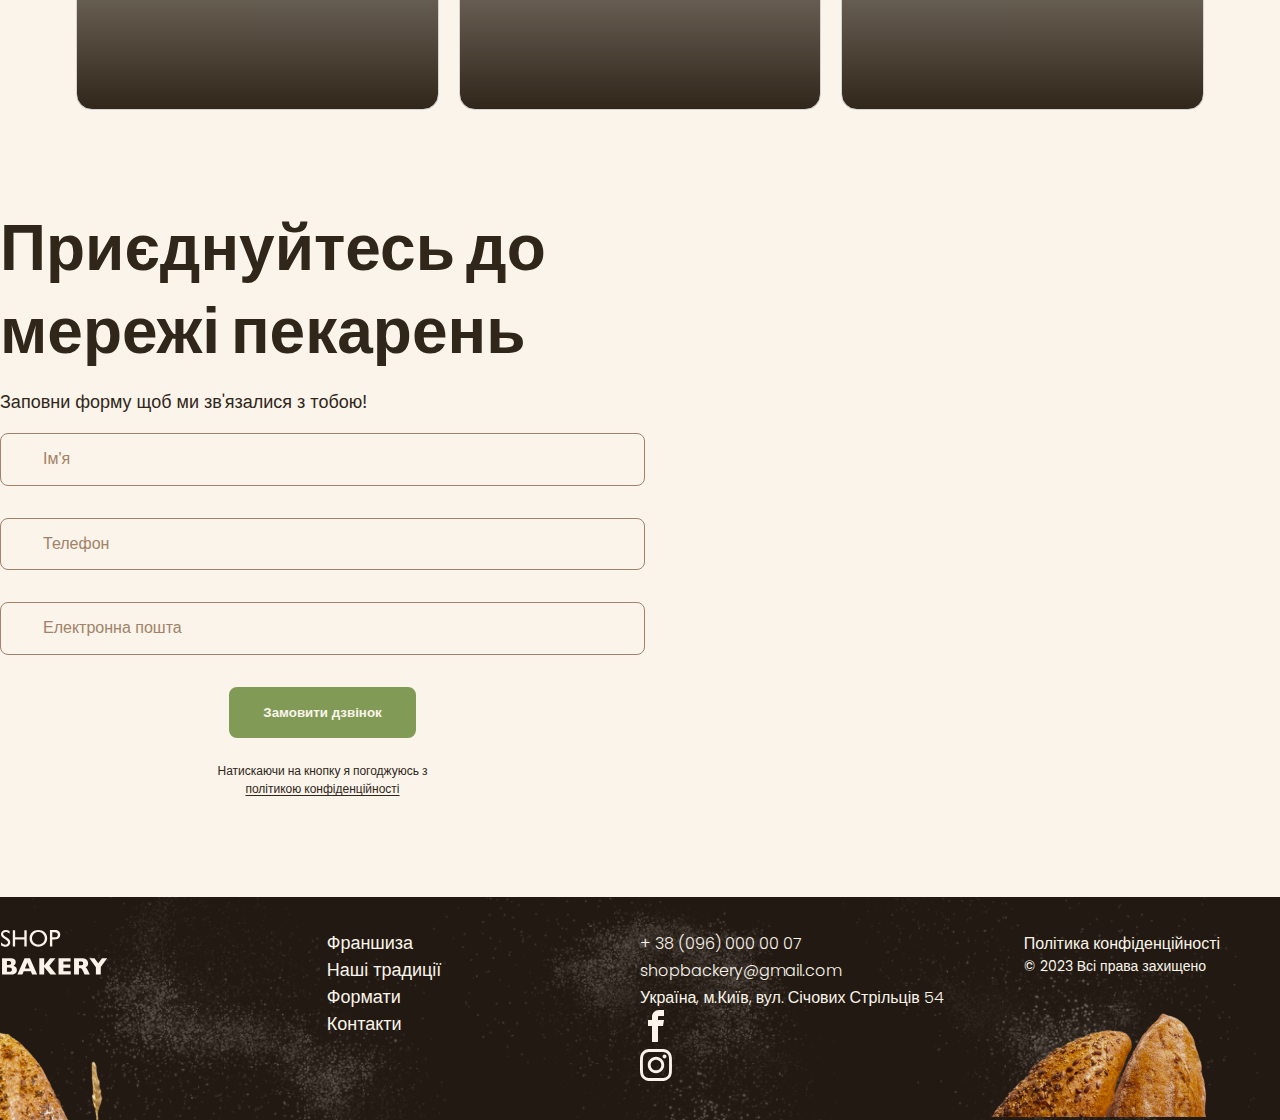
==== commit 0e5b4fac: "Add form" ====
--- a/index.html
+++ b/index.html
@@ -178,7 +178,7 @@
                 </article>
               </li>
             </ul>
-            <button class="carousel-button" type="button">
+            <button class="carousel-button next" type="button">
               <svg width="16" height="16">
                 <use href="./images/sprite.svg#icon-arrow-left2"></use>
               </svg>
@@ -195,7 +195,53 @@
                 Приєднуйтесь до мережі пекарень
               </h2>
               <p>Заповни форму щоб ми зв'язалися з тобою!</p>
-              <!-- need add form -->
+              <form name="contact-form" autocomplete="off" novalidate>
+                <div class="form-field">
+                  <label class="form-label visually-hidden" for="user-name"
+                    >Ім'я</label
+                  >
+                  <input
+                    class="form-input"
+                    type="text"
+                    name="user-name"
+                    id="user-name"
+                    placeholder="Ім'я"
+                  />
+                </div>
+                <div class="form-field">
+                  <label class="form-label visually-hidden" for="user-tel"
+                    >Телефон</label
+                  >
+                  <input
+                    class="form-input"
+                    type="tel"
+                    name="user-tel"
+                    id="user-tel"
+                    placeholder="Телефон"
+                  />
+                </div>
+                <div class="form-field">
+                  <label class="form-label visually-hidden" for="user-email"
+                    >Електронна пошта</label
+                  >
+                  <input
+                    class="form-input"
+                    type="email"
+                    name="user-email"
+                    id="user-email"
+                    placeholder="Електронна пошта"
+                  />
+                </div>
+                <button class="form-button button" type="submit">
+                  Замовити дзвінок
+                </button>
+                <p class="form-terms">
+                  Натискаючи на кнопку я погоджуюсь з
+                  <a class="form-terms-link" href="#"
+                    >політикою конфіденційності</a
+                  >
+                </p>
+              </form>
             </div>
 
             <iframe
@@ -276,9 +322,56 @@
       </div>
     </footer>
 
-    <div class="backdrop">
+    <div class="backdrop is-hidden">
       <div class="modal">
         <button class="modal-btn-close" type="button">Close</button>
+        <h2>Замовити дзвінок</h2>
+        <p>Залишіть заявку та наш спеціаліст зв'яжеться з Вами!</p>
+        <form name="modal-form" autocomplete="off" novalidate>
+          <div class="form-field">
+            <label class="form-label visually-hidden" for="user-name"
+              >Ім'я</label
+            >
+            <input
+              class="form-input"
+              type="text"
+              name="user-name"
+              id="user-name"
+              placeholder="Ім'я"
+            />
+          </div>
+          <div class="form-field">
+            <label class="form-label visually-hidden" for="user-tel"
+              >Телефон</label
+            >
+            <input
+              class="form-input"
+              type="tel"
+              name="user-tel"
+              id="user-tel"
+              placeholder="Телефон"
+            />
+          </div>
+          <div class="form-field">
+            <label class="form-label visually-hidden" for="user-email"
+              >Електронна пошта</label
+            >
+            <input
+              class="form-input"
+              type="email"
+              name="user-email"
+              id="user-email"
+              placeholder="Електронна пошта"
+            />
+          </div>
+          <button class="form-button button" type="submit">
+            Замовити дзвінок
+          </button>
+          <p class="form-terms">
+            Натискаючи на кнопку я погоджуюсь з
+            <a class="form-terms-link" href="#">політикою конфіденційності</a>
+          </p>
+        </form>
       </div>
     </div>
     <script src="./js/modal.js"></script>
--- a/css/style.css
+++ b/css/style.css
@@ -91,6 +91,7 @@
   border-radius: 8px;
   cursor: pointer;
   font-weight: 600;
+  transition: color 0.3s, background-color 0.3s;
 }
 .button:hover {
   color: var(--color-brand-dark);
@@ -100,15 +101,19 @@
 .link {
   color: var(--color-primary-light);
   text-decoration: none;
+  transition: color 0.3s;
 }
 .link:hover {
   color: var(--color-brand);
-  text-decoration: underline;
 }
 /* Header section */
 
 .header {
-  background-color: burlywood; /* remove this line later*/
+  position: absolute;
+  top: 0;
+  left: 0;
+  width: 100%;
+  padding-top: 32px;
 }
 .header-container {
   display: flex;
@@ -132,9 +137,15 @@
 
 .hero-section {
   padding: 272px 0px;
+  background-image: linear-gradient(
+      102.76deg,
+      rgba(18, 18, 17, 0.78) 2%,
+      rgba(18, 18, 17, 0.6) 58.46%,
+      rgba(18, 18, 17, 0) 90.36%
+    ),
+    url("../images/hero-section-background.jpg");
+  background-position: center top;
   background-repeat: no-repeat;
-  background-image: url("../images/hero-section-background.jpg");
-  background-position: center top;
   background-size: cover;
 }
 .hero-title {
@@ -264,6 +275,10 @@
   padding: 24px;
   border: 1px solid lightgray; /* remove this line*/
   border-radius: 16px; /* remove this line*/
+  transition: transform 0.3s;
+}
+.format-card:hover {
+  transform: scale(1.05);
 }
 .format-list {
   display: flex;
@@ -304,6 +319,9 @@
   background-color: var(--color-primary-dark);
   fill: var(--color-primary-light);
 }
+.carousel-button.next {
+  transform: rotate(180deg);
+}
 
 /* contact section */
 .contact-section {
@@ -386,6 +404,7 @@
 }
 .address-coppyright {
   font-size: 14px;
+  color: var(--color-primary-light);
 }
 /* Modal window */
 .backdrop {
@@ -398,6 +417,8 @@
   align-items: center;
   justify-content: center;
   background-color: rgba(0, 0, 0, 0.5);
+  padding: 20px 0;
+  transition: opacity 0.3s, visibility 0.3s;
 }
 .backdrop.is-hidden {
   opacity: 0;
@@ -406,13 +427,65 @@
 }
 .modal {
   position: relative;
-  width: 880px;
-  height: 880px;
+  width: 100%;
+  max-width: 880px;
+  height: 100%;
+  max-height: 880px;
+  padding: 128px;
   background-color: var(--color-primary-light);
   border-radius: 32px;
+  overflow-y: auto;
 }
 .modal-btn-close {
   position: absolute;
-  top: 120px;
-  right: 120px;
-}
+  top: 40px;
+  right: 40px;
+}
+
+/* Form */
+.form-field {
+  position: relative;
+  margin-bottom: 32px;
+}
+.form-label {
+  position: absolute;
+  top: 16px;
+  left: 42px;
+}
+.form-input {
+  padding: 16px 42px;
+  width: 100%;
+  font-size: 16px;
+  line-height: 1.17;
+  border: 1px solid var(--color-secondary-dark);
+  border-radius: 8px;
+  background-color: transparent;
+}
+.form-input:focus {
+  border-color: var(--color-brand);
+  outline: none;
+}
+.form-input::placeholder {
+  color: var(--color-secondary-dark);
+  font-size: 16px;
+  line-height: 1.17;
+}
+.form-input:focus::placeholder {
+  color: var(--color-primary-dark);
+}
+.form-button {
+  display: block;
+  margin: 0px auto 24px;
+}
+.form-terms {
+  margin: 0 auto;
+  max-width: 220px;
+  font-weight: 500;
+  font-size: 12px;
+  line-height: 1.5;
+  text-align: center;
+}
+.form-terms-link {
+  color: var(--color-primary-dark);
+  text-underline-offset: 2px;
+}
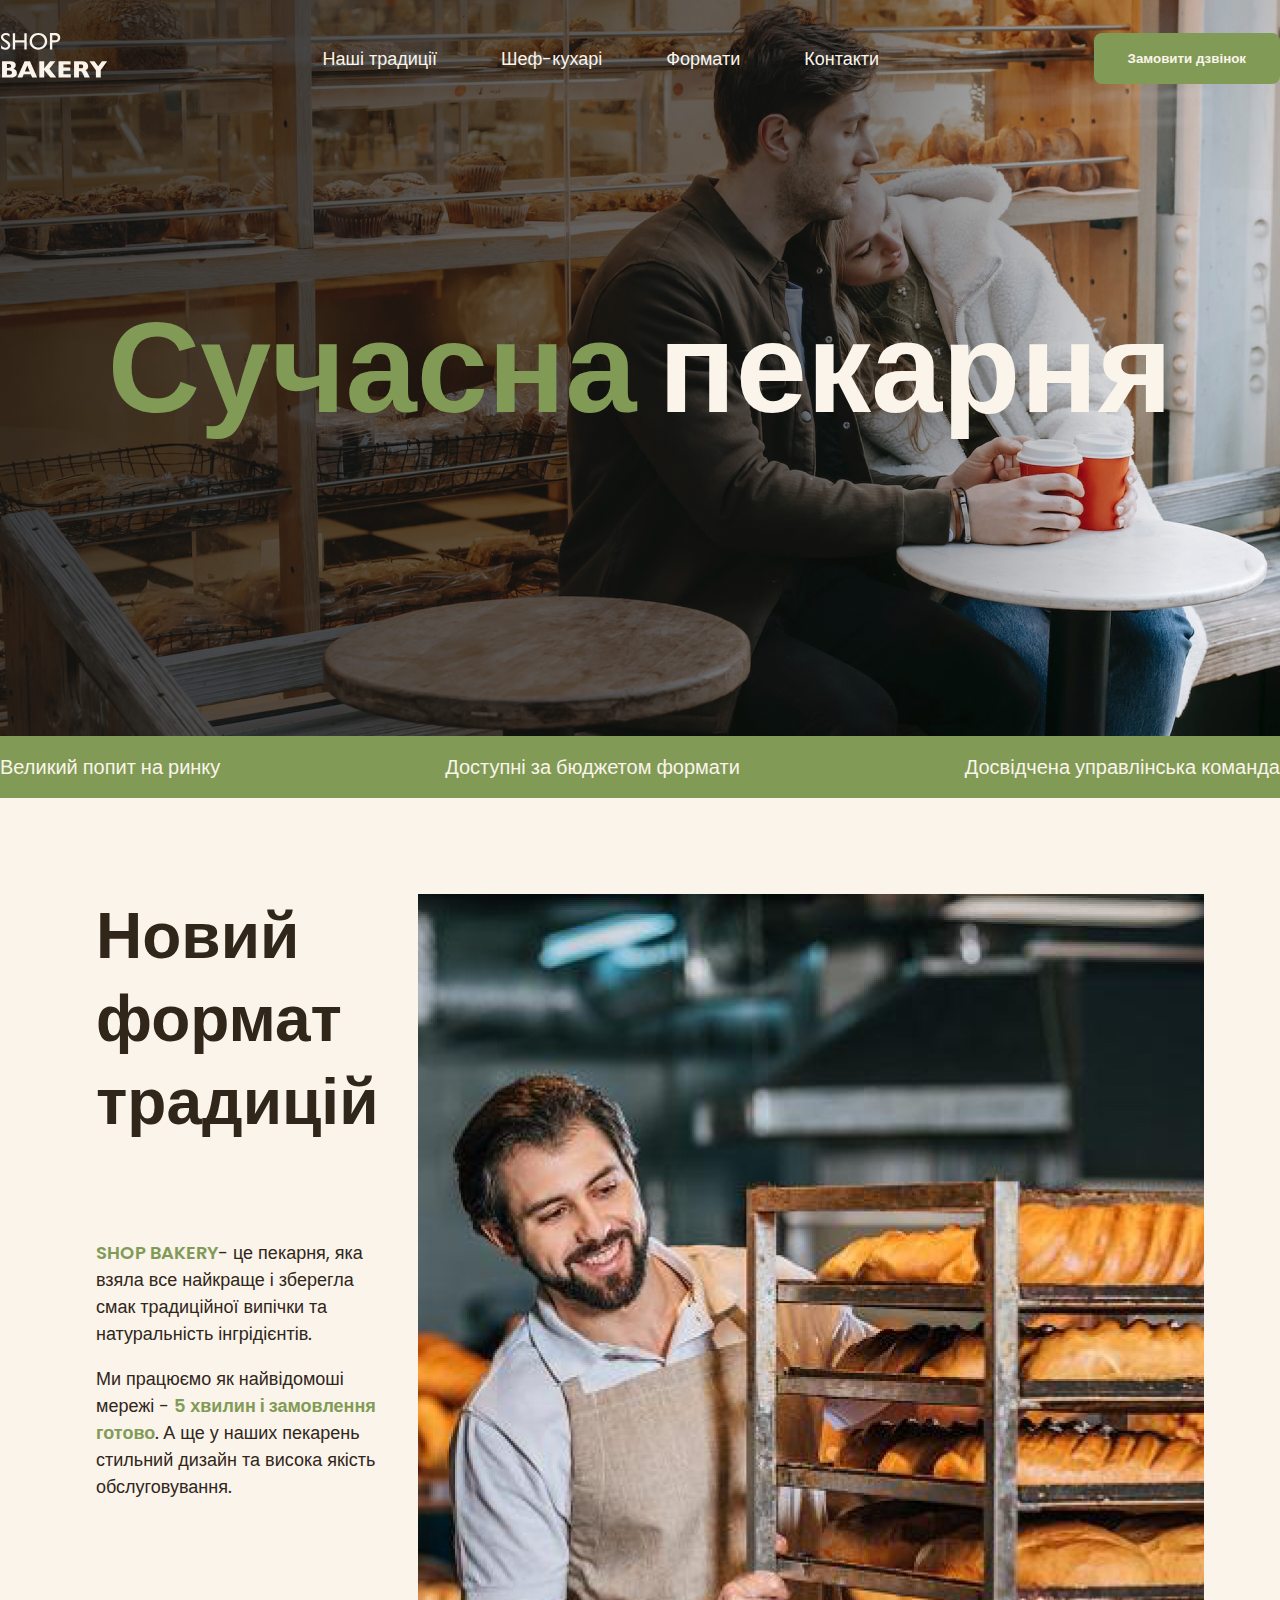
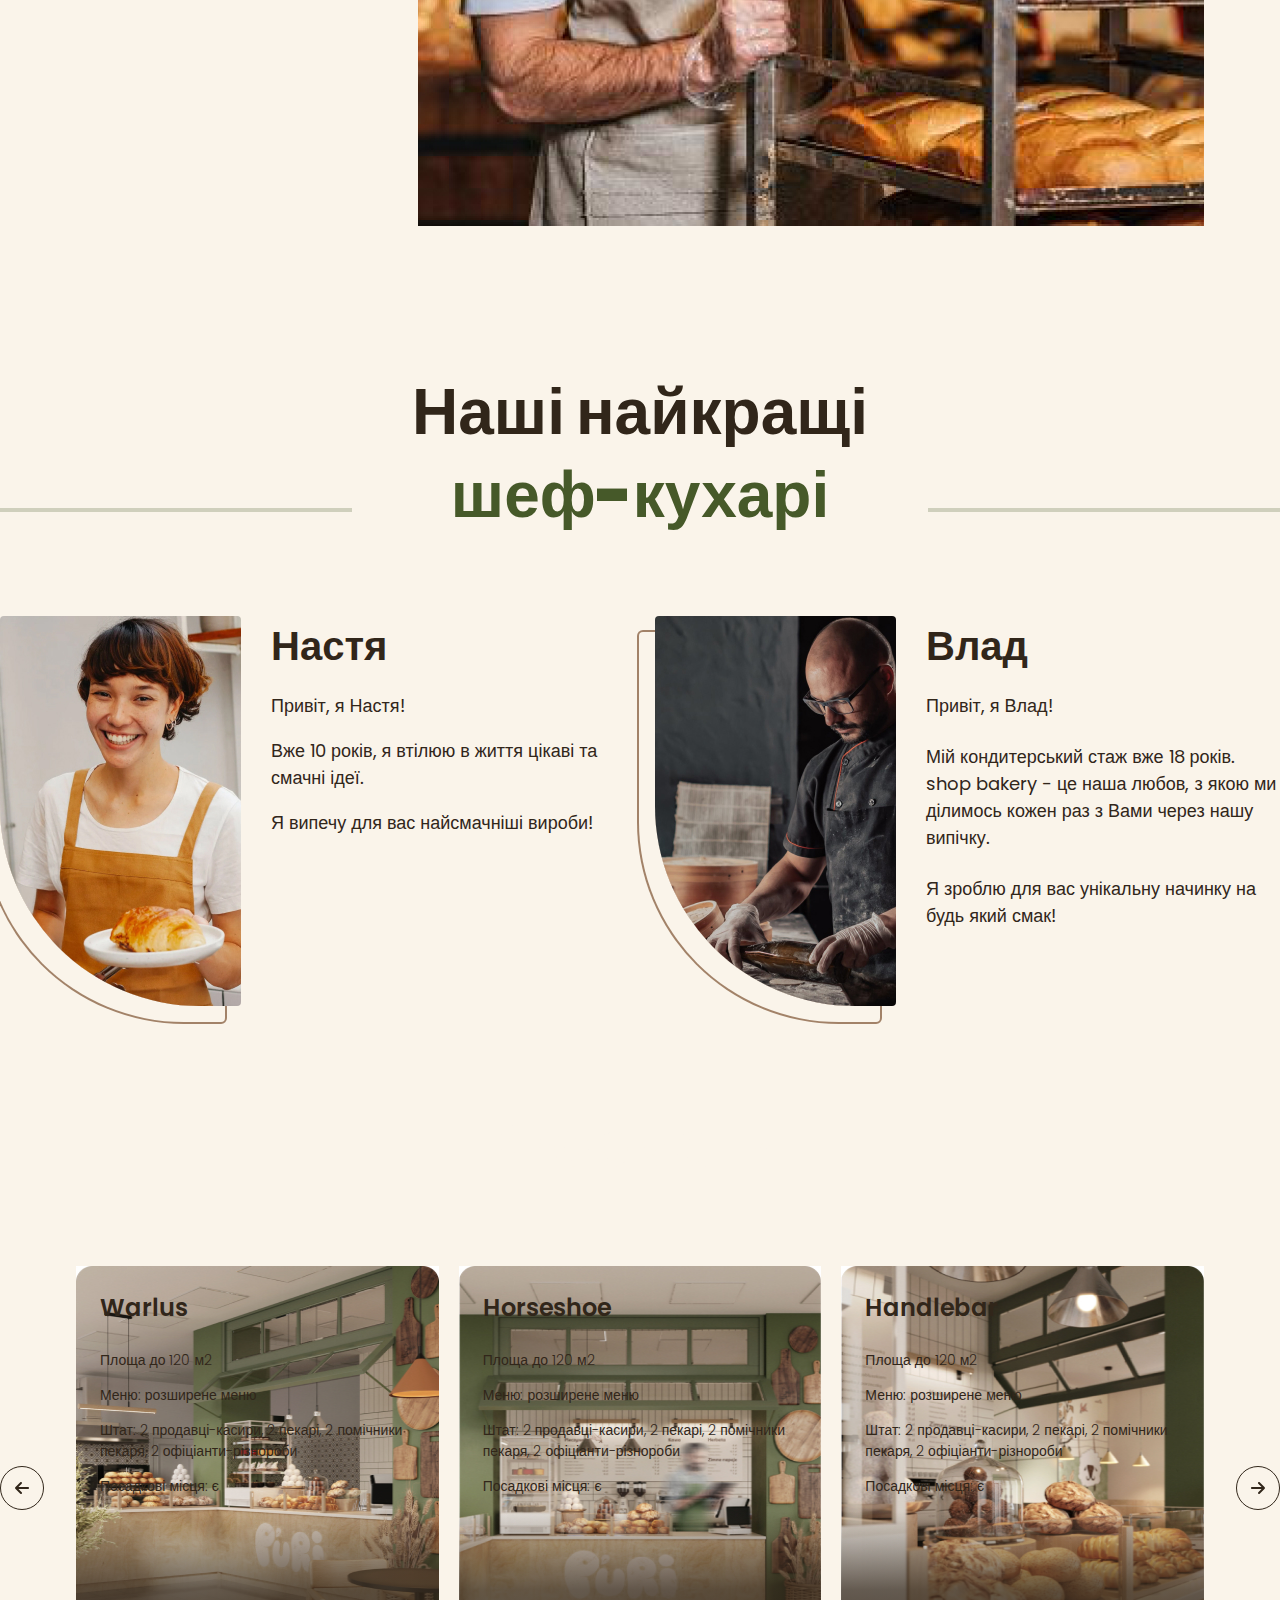
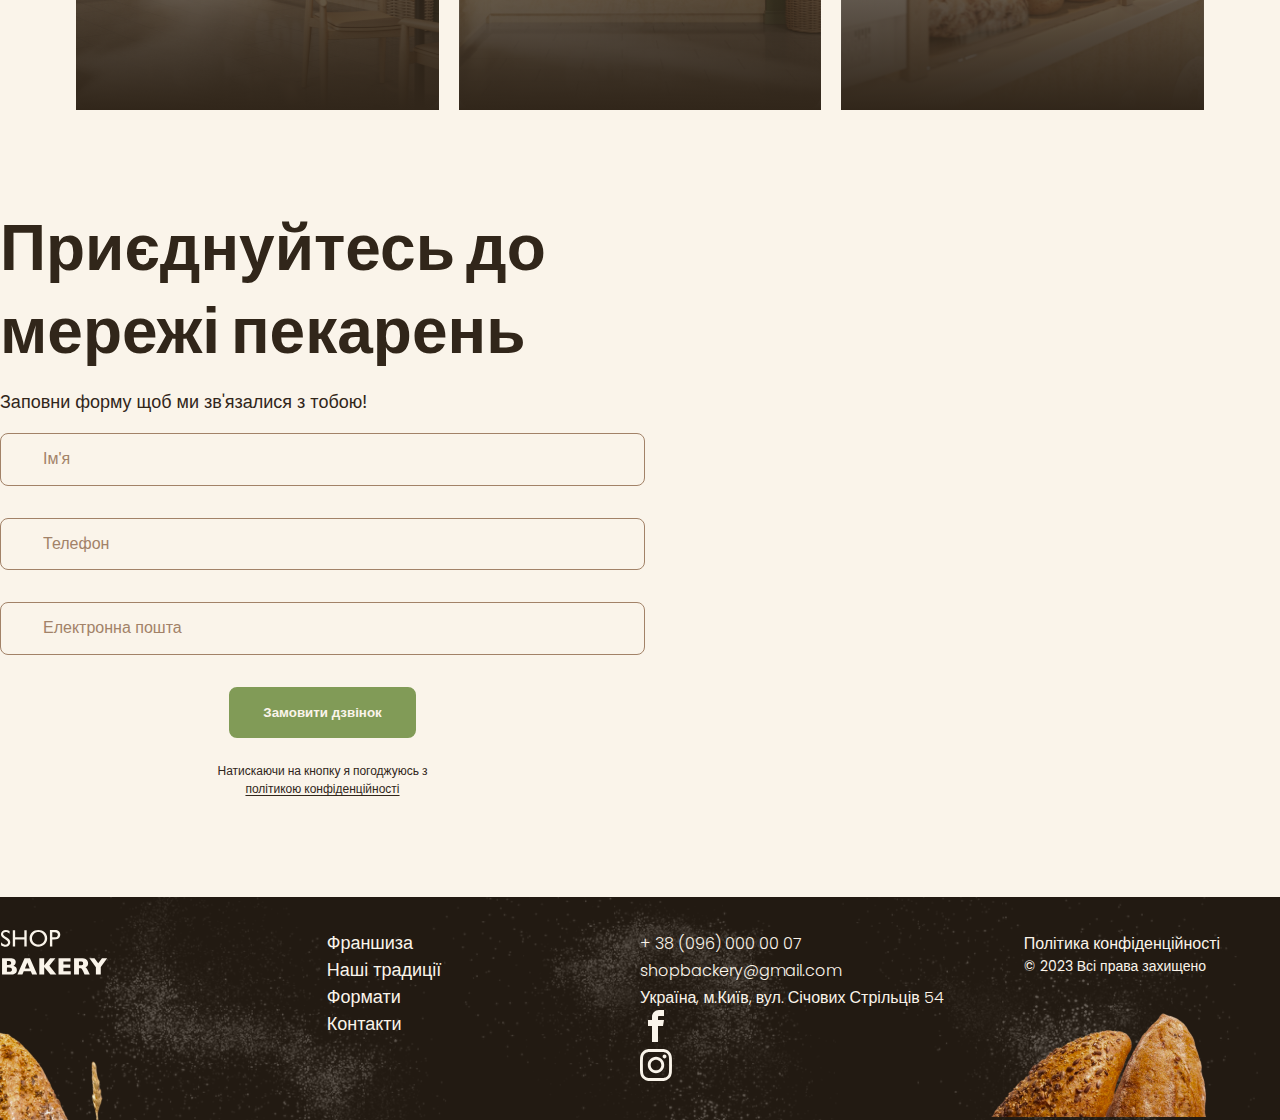
==== commit a5fc8eeb: "scss added at first time" ====
--- a/index.html
+++ b/index.html
@@ -5,7 +5,7 @@
     <meta name="viewport" content="width=device-width, initial-scale=1.0" />
     <title>Сучасна пекарня</title>
     <!-- Styles -->
-    <link rel="stylesheet" href="./css/style.css" />
+    <link rel="stylesheet" href="./css/main.min.css" />
   </head>
   <body>
     <header class="header">
@@ -137,6 +137,11 @@
             <ul class="format-list">
               <li class="format-item">
                 <article class="format-card">
+                  <img
+                    class="format-image"
+                    src="./images/walrus-format.jpg"
+                    alt="Warlus format"
+                  />
                   <h3 class="format-section" lang="en">Warlus</h3>
                   <div class="format-text">
                     <p>Площа до 120 м2</p>
@@ -151,6 +156,11 @@
               </li>
               <li class="format-item">
                 <article class="format-card">
+                  <img
+                    class="format-image"
+                    src="./images/horseshoe-format.jpg"
+                    alt="Horseshoe format"
+                  />
                   <h3 class="format-section" lang="en">Horseshoe</h3>
                   <div class="format-text">
                     <p>Площа до 120 м2</p>
@@ -165,6 +175,11 @@
               </li>
               <li class="format-item">
                 <article class="format-card">
+                  <img
+                    class="format-image"
+                    src="./images/handlebar-format.jpg"
+                    alt="Handlebar format"
+                  />
                   <h3 class="format-section" lang="en">Handlebar</h3>
                   <div class="format-text">
                     <p>Площа до 120 м2</p>
@@ -327,7 +342,7 @@
         <button class="modal-btn-close" type="button">Close</button>
         <h2>Замовити дзвінок</h2>
         <p>Залишіть заявку та наш спеціаліст зв'яжеться з Вами!</p>
-        <form name="modal-form" autocomplete="off" novalidate>
+        <form name="modal-form" autocomplete="off">
           <div class="form-field">
             <label class="form-label visually-hidden" for="user-name"
               >Ім'я</label
@@ -338,6 +353,7 @@
               name="user-name"
               id="user-name"
               placeholder="Ім'я"
+              required
             />
           </div>
           <div class="form-field">
@@ -350,6 +366,7 @@
               name="user-tel"
               id="user-tel"
               placeholder="Телефон"
+              required
             />
           </div>
           <div class="form-field">
@@ -362,8 +379,20 @@
               name="user-email"
               id="user-email"
               placeholder="Електронна пошта"
+              required
             />
           </div>
+          <!-- <div class="checkbox">
+            <input
+              class="checkbox-input visually-hidden"
+              type="checkbox"
+              name="terms-condtions"
+              id="terms-condtions"
+            />
+            <label class="checkbox-label" for="terms-condtions">
+              Я погоджуюсь з політикою конфіденційності</label
+            >
+          </div> -->
           <button class="form-button button" type="submit">
             Замовити дзвінок
           </button>
--- a/css/main.min.css
+++ b/css/main.min.css
@@ -0,0 +1 @@
+@font-face{font-display:swap;font-family:"Poppins";font-weight:300;src:url("../fonts/poppins-v20-latin-300.woff2") format("woff2")}@font-face{font-display:swap;font-family:"Poppins";font-weight:400;src:url("../fonts/poppins-v20-latin-regular.woff2") format("woff2")}@font-face{font-display:swap;font-family:"Poppins";font-weight:600;src:url("../fonts/poppins-v20-latin-600.woff2") format("woff2")}@font-face{font-display:swap;font-family:"Poppins";font-weight:900;src:url("../fonts/poppins-v20-latin-900.woff2") format("woff2")}:root{--color-primary-dark: #31261a;--color-primary-light: #faf4ea;--color-brand: #819b57;--color-brand-dark: #465929;--color-brand-light: #cfcfbc;--color-secondary-dark: #a28268}*,*::after,*::before{-webkit-box-sizing:border-box;box-sizing:border-box}body{color:var(--color-primary-dark);background-color:var(--color-primary-light);font-family:"Poppins",sans-serif;font-size:18px;font-weight:400;line-height:1.5;margin:0}h1,h2,h3,h4,h5,h6,p{margin-top:0}address{font-style:normal}ul{margin:0;padding:0;list-style-type:none}.visually-hidden{position:absolute;left:-10000px;top:auto;width:1px;height:1px;overflow:hidden}.button{padding:16px 32px;color:#faf4ea;background-color:var(--color-brand);border:2px solid var(--color-brand);border-radius:8px;cursor:pointer;font-weight:600;-webkit-transition:color .3s,background-color .3s;transition:color .3s,background-color .3s}.button:hover{color:var(--color-brand-dark);background-color:rgba(0,0,0,0)}.header{position:absolute;top:0;left:0;width:100%;padding-top:32px}.header-container{display:-webkit-box;display:-ms-flexbox;display:flex;-webkit-box-align:center;-ms-flex-align:center;align-items:center;gap:40px}.header-nav{display:-webkit-box;display:-ms-flexbox;display:flex;-webkit-box-align:center;-ms-flex-align:center;align-items:center;-webkit-box-flex:1;-ms-flex-positive:1;flex-grow:1;gap:40px}.header-menu{display:-webkit-box;display:-ms-flexbox;display:flex;gap:64px;-webkit-box-flex:1;-ms-flex-positive:1;flex-grow:1;-webkit-box-pack:center;-ms-flex-pack:center;justify-content:center}.hero-section{padding:272px 0px;background-image:linear-gradient(102.76deg, rgba(18, 18, 17, 0.78) 2%, rgba(18, 18, 17, 0.6) 58.46%, rgba(18, 18, 17, 0) 90.36%),url("../images/hero-section-background.jpg");background-position:center top;background-repeat:no-repeat;background-size:cover}.hero-title{color:var(--color-primary-light);text-align:center;margin-bottom:0;font-size:128px;font-weight:900}.hero-title .accent{color:var(--color-brand)}.link{color:var(--color-primary-light);text-decoration:none;-webkit-transition:color .3s;transition:color .3s}.link:hover{color:var(--color-brand)}.section{padding:48px 0px}.container{width:100%;max-width:1288px;margin:auto}.advantages-list{display:-webkit-box;display:-ms-flexbox;display:flex;-webkit-box-pack:justify;-ms-flex-pack:justify;justify-content:space-between;gap:40px}.advantages-section{background-color:var(--color-brand);padding:16px 0px}.section-title{font-size:64px;font-weight:900;line-height:1.3}.section-title.centered{text-align:center}.section-title .accent{color:var(--color-brand-dark)}.advantages-item{color:var(--color-primary-light);font-size:20px;font-weight:300}.traditions-section{padding:96px}.tradition-container{display:-webkit-box;display:-ms-flexbox;display:flex;gap:40px;-webkit-box-pack:justify;-ms-flex-pack:justify;justify-content:space-between}.tradition-content{max-width:710px}.traditions-title{padding-bottom:42px}.traditions-text .brand{color:var(--color-brand);font-weight:600}.traditions-text .uppercase{text-transform:uppercase}.traditions-text.limited{max-width:340px}.chefs-list{display:-webkit-box;display:-ms-flexbox;display:flex;gap:40px 30px;-ms-flex-wrap:wrap;flex-wrap:wrap}.chefs-item{-ms-flex-preferred-size:calc((100% - 30px)/2);flex-basis:calc((100% - 30px)/2)}.chef-card{display:-webkit-box;display:-ms-flexbox;display:flex;gap:30px}.chefs-title::after,.chefs-title::before{position:absolute;bottom:24px;width:352px;border:2px solid var(--color-brand-light);content:""}.chefs-title::before{left:0}.chefs-title::after{right:0}.chef-title{margin-bottom:16px;font-size:40px;font-weight:600}.chefs-title{position:relative;margin:0px auto 80px}.chef-photo{border-radius:4px 4px 4px 200px;-webkit-box-shadow:-16px 16px 0px 0px var(--color-primary-light),-16px 16px 0px 2px var(--color-secondary-dark);box-shadow:-16px 16px 0px 0px var(--color-primary-light),-16px 16px 0px 2px var(--color-secondary-dark)}.chef-text p{margin-bottom:24px}.formats-container{display:-webkit-box;display:-ms-flexbox;display:flex;gap:32px;-webkit-box-align:center;-ms-flex-align:center;align-items:center}.format-card{position:relative;height:444px;background-image:-webkit-gradient(linear, left top, left bottom, color-stop(55.21%, rgba(49, 38, 26, 0)), color-stop(72.92%, rgba(49, 38, 26, 0.71)), to(var(--color-primary-dark)));background-image:linear-gradient(180deg, rgba(49, 38, 26, 0) 55.21%, rgba(49, 38, 26, 0.71) 72.92%, var(--color-primary-dark) 100%);padding:24px;-webkit-transition:-webkit-transform .3s;transition:-webkit-transform .3s;transition:transform .3s;transition:transform .3s, -webkit-transform .3s}.format-card:hover{-webkit-transform:scale(1.05);transform:scale(1.05)}.format-image{position:absolute;z-index:-1;top:0;left:0;width:100%;height:100%}.format-list{display:-webkit-box;display:-ms-flexbox;display:flex;-ms-flex-wrap:wrap;flex-wrap:wrap;gap:20px}.format-section{font-size:24px;font-weight:600}.format-text{font-size:14px;font-weight:300}.formats-title{margin-bottom:80px;color:var(--color-primary-light)}.format-item{-ms-flex-preferred-size:calc((100% - 40px)/3);flex-basis:calc((100% - 40px)/3)}.carousel-button{display:-webkit-box;display:-ms-flexbox;display:flex;-webkit-box-align:center;-ms-flex-align:center;align-items:center;-webkit-box-pack:center;-ms-flex-pack:center;justify-content:center;width:44px;height:44px;fill:var(--color-primary-dark);background-color:rgba(0,0,0,0);border-radius:50%;border:1px solid var(--color-primary-dark);cursor:pointer;-ms-flex-negative:0;flex-shrink:0}.carousel-button:hover{background-color:var(--color-primary-dark);fill:var(--color-primary-light)}.carousel-button.next{-webkit-transform:rotate(180deg);transform:rotate(180deg)}.contact-section{padding-bottom:96px}.contact-container{display:-webkit-box;display:-ms-flexbox;display:flex;gap:32px}.contact-title{margin-bottom:16px}.contact-map{-ms-flex-negative:0;flex-shrink:0;border:none;border-radius:16px}.footer{background-image:url(../images/footer-background.png);background-color:var(--color-primary-dark);background-repeat:no-repeat;background-size:cover;background-position:center;padding:32px 0px;position:relative}.footer::before,.footer::after{position:absolute;bottom:0;background-repeat:no-repeat;content:""}.footer::before{width:180px;height:120px;background-image:url(../images/decor-bread-small.png)}.footer::after{width:380px;height:190px;right:0;background-image:url(../images/decor-bread-large.png)}.footer-container{display:-webkit-box;display:-ms-flexbox;display:flex}.footer-nav,.footer-address{-ms-flex-preferred-size:50%;flex-basis:50%;display:-webkit-box;display:-ms-flexbox;display:flex;gap:20px}.footer-logo,.footer-menu{-webkit-box-flex:1;-ms-flex-positive:1;flex-grow:1}.address-list,.address-info{-webkit-box-flex:1;-ms-flex-positive:1;flex-grow:1}.address-link{color:var(--color-primary-light);font-size:16px;font-weight:300;text-decoration:none}.address-link:hover{color:var(--color-brand)}.address-icon{fill:var(--color-primary-light)}.address-icon:hover{fill:var(--color-brand)}.address-coppyright{font-size:14px;color:var(--color-primary-light)}.backdrop{position:fixed;top:0;right:0;bottom:0;left:0;display:-webkit-box;display:-ms-flexbox;display:flex;-webkit-box-align:center;-ms-flex-align:center;align-items:center;-webkit-box-pack:center;-ms-flex-pack:center;justify-content:center;background-color:rgba(0,0,0,.5);padding:20px 0;-webkit-transition:opacity .3s,visibility .3s;transition:opacity .3s,visibility .3s}.backdrop.is-hidden{opacity:0;visibility:hidden;pointer-events:none}.modal{position:relative;width:100%;max-width:880px;height:100%;max-height:880px;padding:128px;background-color:var(--color-primary-light);border-radius:32px;overflow-y:auto}.modal-btn-close{position:absolute;top:40px;right:40px}.form-field{position:relative;margin-bottom:32px}.form-label{position:absolute;top:16px;left:42px}.form-input{padding:16px 42px;width:100%;font-size:16px;line-height:1.17;border:1px solid var(--color-secondary-dark);border-radius:8px;background-color:rgba(0,0,0,0)}.form-input:focus{border-color:var(--color-brand);outline:none}.form-input::-webkit-input-placeholder{color:var(--color-secondary-dark);font-size:16px;line-height:1.17}.form-input::-moz-placeholder{color:var(--color-secondary-dark);font-size:16px;line-height:1.17}.form-input:-ms-input-placeholder{color:var(--color-secondary-dark);font-size:16px;line-height:1.17}.form-input::-ms-input-placeholder{color:var(--color-secondary-dark);font-size:16px;line-height:1.17}.form-input::placeholder{color:var(--color-secondary-dark);font-size:16px;line-height:1.17}.form-input:focus::-webkit-input-placeholder{color:var(--color-primary-dark)}.form-input:focus::-moz-placeholder{color:var(--color-primary-dark)}.form-input:focus:-ms-input-placeholder{color:var(--color-primary-dark)}.form-input:focus::-ms-input-placeholder{color:var(--color-primary-dark)}.form-input:focus::placeholder{color:var(--color-primary-dark)}.form-button{display:block;margin:0px auto 24px}.form-terms{margin:0 auto;max-width:220px;font-weight:500;font-size:12px;line-height:1.5;text-align:center}.form-terms-link{color:var(--color-primary-dark);text-underline-offset:2px}/*# sourceMappingURL=main.min.css.map */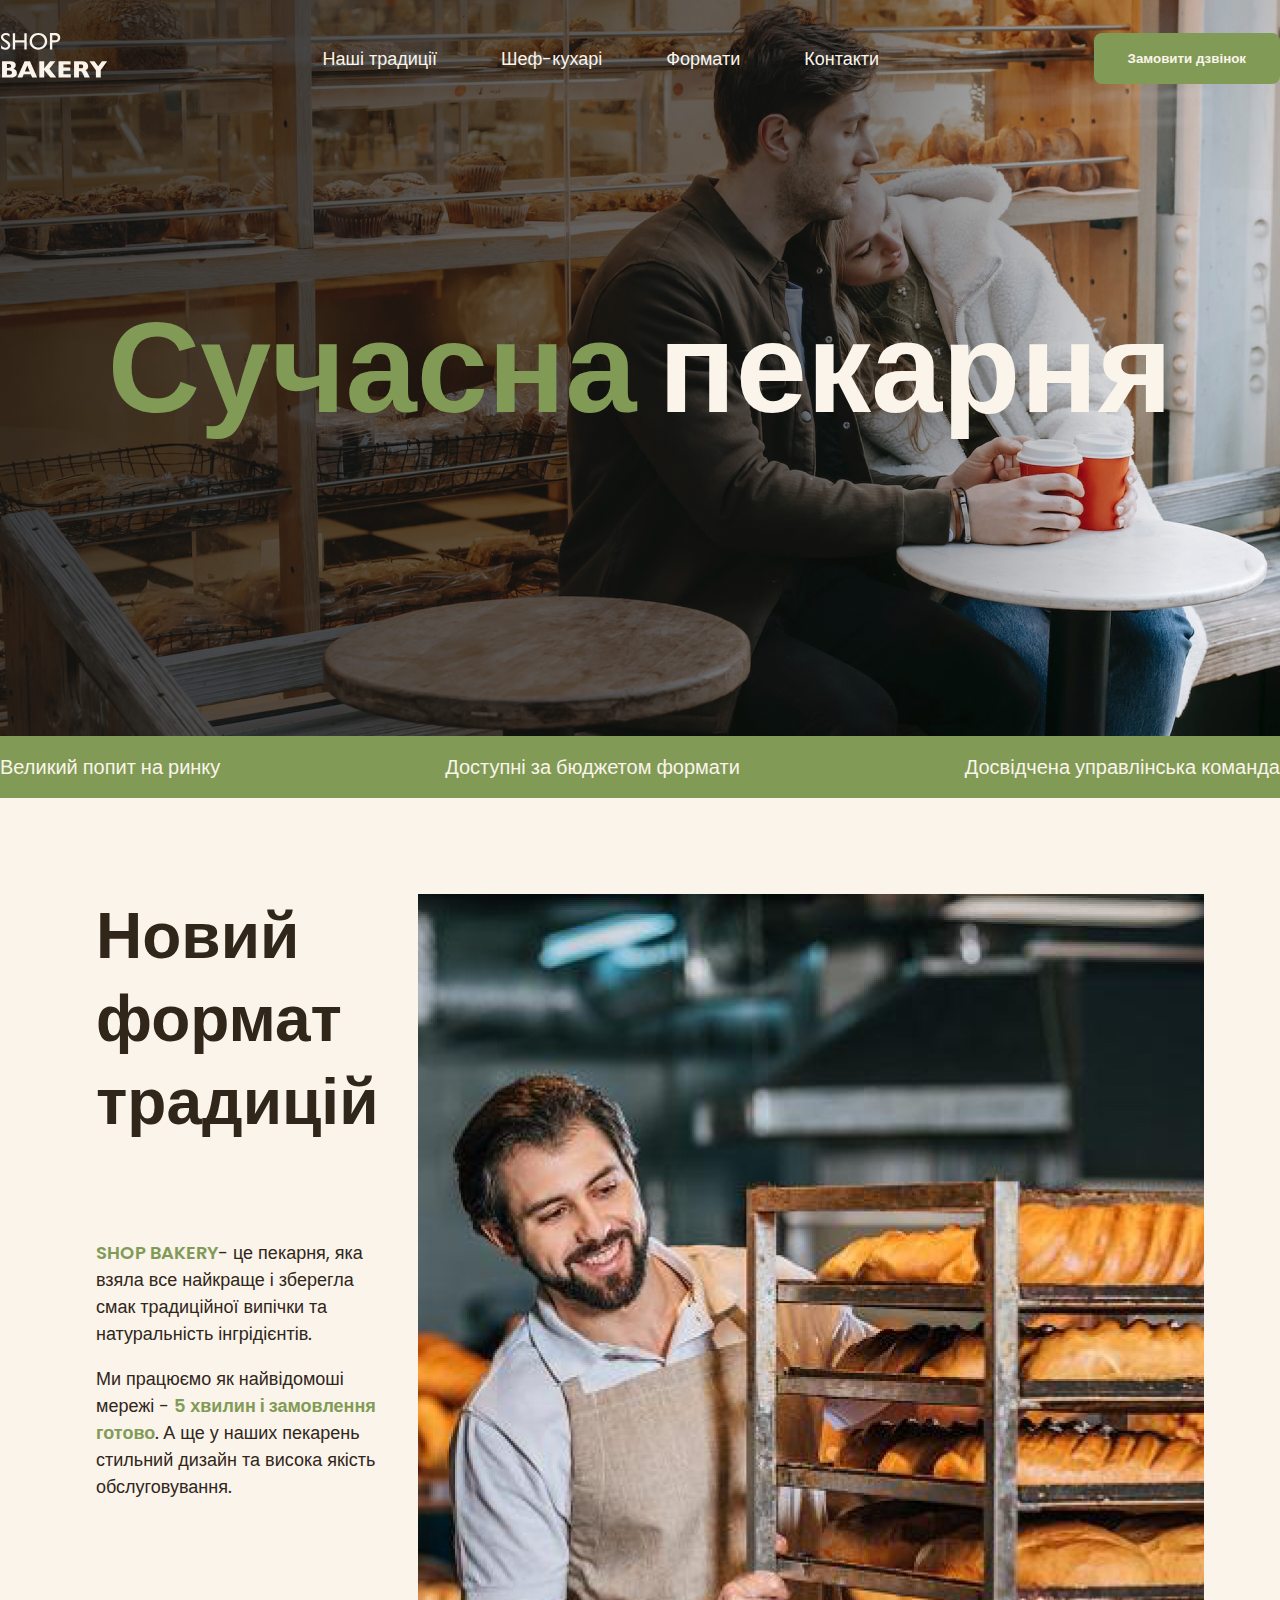
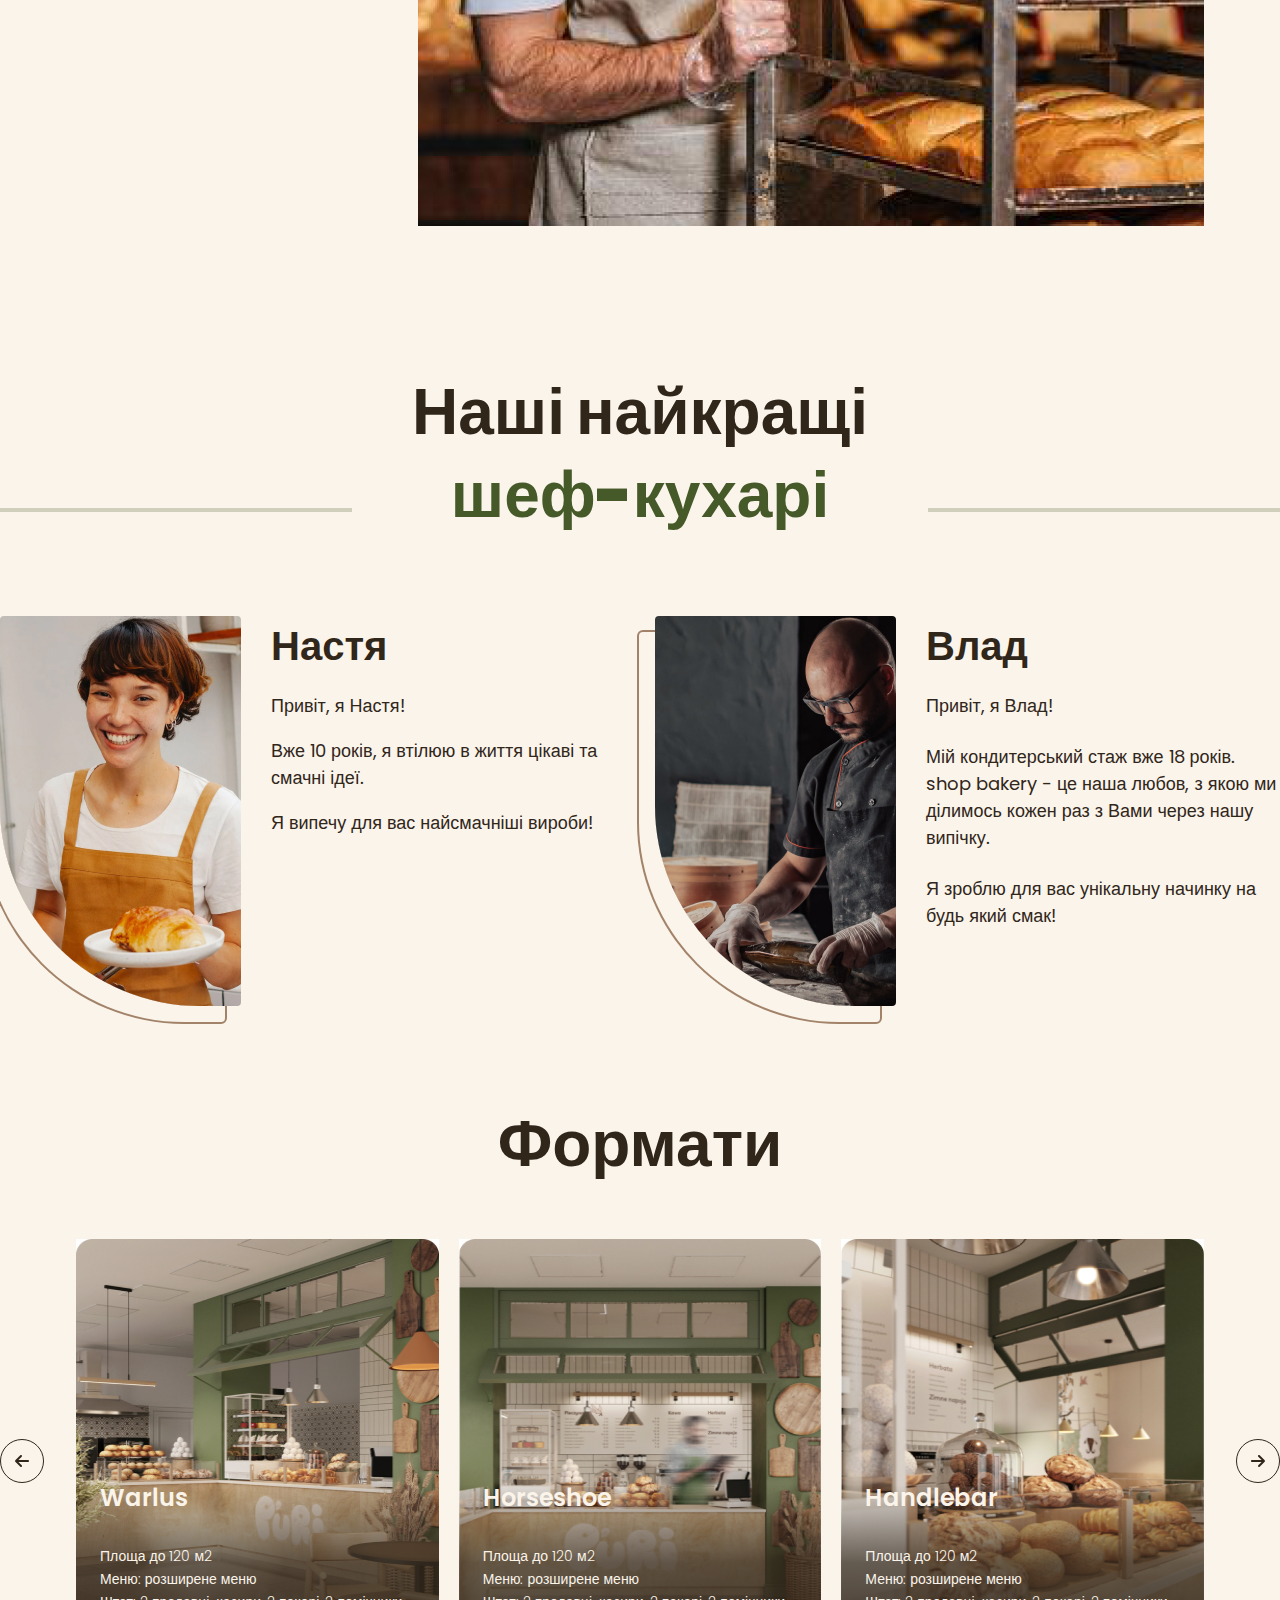
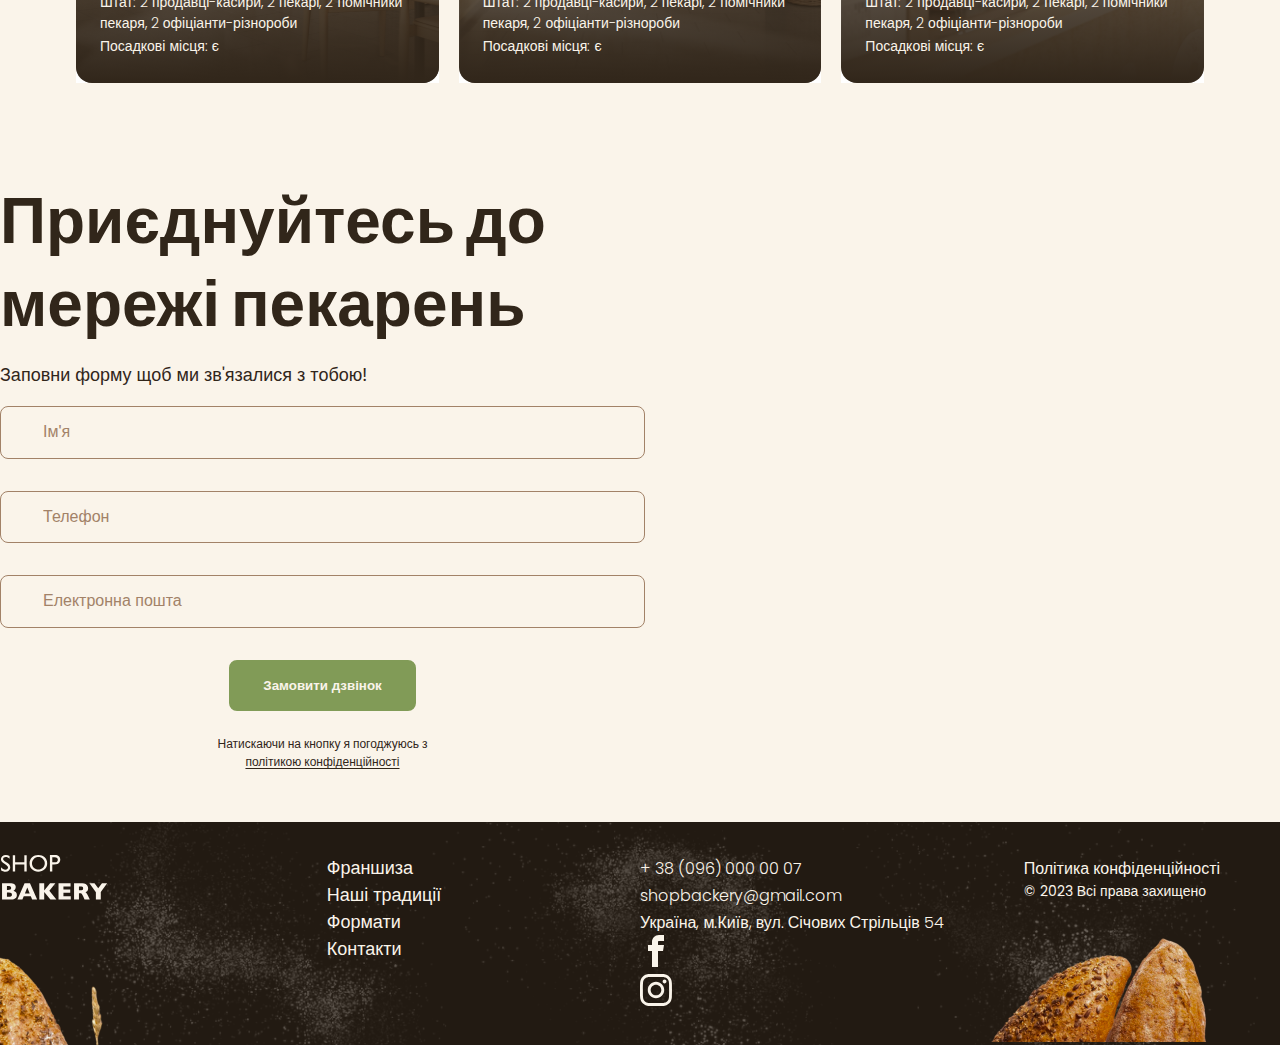
==== commit bd3a0a99: "BEM" ====
--- a/index.html
+++ b/index.html
@@ -10,12 +10,12 @@
   <body>
     <header class="header">
       <div class="container">
-        <div class="header-container">
-          <nav class="header-nav">
+        <div class="header__container">
+          <nav class="header__nav">
             <a href="./index.html">
               <img src="./images/logo.svg" alt="Логотип сучасної пекарні" />
             </a>
-            <ul class="header-menu">
+            <ul class="header__menu">
               <li>
                 <a class="link" href="#traditions-section">Наші традиції</a>
               </li>
@@ -34,8 +34,8 @@
       <!-- Секція 1.1-->
       <section class="hero-section">
         <div class="container">
-          <h1 class="hero-title">
-            <span class="accent">Сучасна</span> пекарня
+          <h1 class="hero-section__title">
+            <span class="text-brand">Сучасна</span> пекарня
           </h1>
         </div>
       </section>
@@ -59,14 +59,17 @@
                 Новий формат традицій
               </h2>
               <p class="traditions-text">
-                <span class="brand uppercase">shop bakery</span>- це пекарня,
-                яка взяла все найкраще і зберегла смак традиційної випічки та
-                натуральність інгрідієнтів.
+                <span class="text-brand text-bold text-uppercase"
+                  >shop bakery</span
+                >- це пекарня, яка взяла все найкраще і зберегла смак
+                традиційної випічки та натуральність інгрідієнтів.
               </p>
               <p class="traditions-text limited">
                 Ми працюємо як найвідомоші мережі -
-                <span class="brand">5 хвилин і замовлення готово</span>. А ще у
-                наших пекарень стильний дизайн та висока якість обслуговування.
+                <span class="text-brand text-bold"
+                  >5 хвилин і замовлення готово</span
+                >. А ще у наших пекарень стильний дизайн та висока якість
+                обслуговування.
               </p>
             </div>
             <img
@@ -142,7 +145,7 @@
                     src="./images/walrus-format.jpg"
                     alt="Warlus format"
                   />
-                  <h3 class="format-section" lang="en">Warlus</h3>
+                  <h3 class="format-title" lang="en">Warlus</h3>
                   <div class="format-text">
                     <p>Площа до 120 м2</p>
                     <p>Меню: розширене меню</p>
@@ -161,7 +164,7 @@
                     src="./images/horseshoe-format.jpg"
                     alt="Horseshoe format"
                   />
-                  <h3 class="format-section" lang="en">Horseshoe</h3>
+                  <h3 class="format-title" lang="en">Horseshoe</h3>
                   <div class="format-text">
                     <p>Площа до 120 м2</p>
                     <p>Меню: розширене меню</p>
@@ -180,7 +183,7 @@
                     src="./images/handlebar-format.jpg"
                     alt="Handlebar format"
                   />
-                  <h3 class="format-section" lang="en">Handlebar</h3>
+                  <h3 class="format-title" lang="en">Handlebar</h3>
                   <div class="format-text">
                     <p>Площа до 120 м2</p>
                     <p>Меню: розширене меню</p>
--- a/css/main.min.css
+++ b/css/main.min.css
@@ -1 +1 @@
-@font-face{font-display:swap;font-family:"Poppins";font-weight:300;src:url("../fonts/poppins-v20-latin-300.woff2") format("woff2")}@font-face{font-display:swap;font-family:"Poppins";font-weight:400;src:url("../fonts/poppins-v20-latin-regular.woff2") format("woff2")}@font-face{font-display:swap;font-family:"Poppins";font-weight:600;src:url("../fonts/poppins-v20-latin-600.woff2") format("woff2")}@font-face{font-display:swap;font-family:"Poppins";font-weight:900;src:url("../fonts/poppins-v20-latin-900.woff2") format("woff2")}:root{--color-primary-dark: #31261a;--color-primary-light: #faf4ea;--color-brand: #819b57;--color-brand-dark: #465929;--color-brand-light: #cfcfbc;--color-secondary-dark: #a28268}*,*::after,*::before{-webkit-box-sizing:border-box;box-sizing:border-box}body{color:var(--color-primary-dark);background-color:var(--color-primary-light);font-family:"Poppins",sans-serif;font-size:18px;font-weight:400;line-height:1.5;margin:0}h1,h2,h3,h4,h5,h6,p{margin-top:0}address{font-style:normal}ul{margin:0;padding:0;list-style-type:none}.visually-hidden{position:absolute;left:-10000px;top:auto;width:1px;height:1px;overflow:hidden}.button{padding:16px 32px;color:#faf4ea;background-color:var(--color-brand);border:2px solid var(--color-brand);border-radius:8px;cursor:pointer;font-weight:600;-webkit-transition:color .3s,background-color .3s;transition:color .3s,background-color .3s}.button:hover{color:var(--color-brand-dark);background-color:rgba(0,0,0,0)}.header{position:absolute;top:0;left:0;width:100%;padding-top:32px}.header-container{display:-webkit-box;display:-ms-flexbox;display:flex;-webkit-box-align:center;-ms-flex-align:center;align-items:center;gap:40px}.header-nav{display:-webkit-box;display:-ms-flexbox;display:flex;-webkit-box-align:center;-ms-flex-align:center;align-items:center;-webkit-box-flex:1;-ms-flex-positive:1;flex-grow:1;gap:40px}.header-menu{display:-webkit-box;display:-ms-flexbox;display:flex;gap:64px;-webkit-box-flex:1;-ms-flex-positive:1;flex-grow:1;-webkit-box-pack:center;-ms-flex-pack:center;justify-content:center}.hero-section{padding:272px 0px;background-image:linear-gradient(102.76deg, rgba(18, 18, 17, 0.78) 2%, rgba(18, 18, 17, 0.6) 58.46%, rgba(18, 18, 17, 0) 90.36%),url("../images/hero-section-background.jpg");background-position:center top;background-repeat:no-repeat;background-size:cover}.hero-title{color:var(--color-primary-light);text-align:center;margin-bottom:0;font-size:128px;font-weight:900}.hero-title .accent{color:var(--color-brand)}.link{color:var(--color-primary-light);text-decoration:none;-webkit-transition:color .3s;transition:color .3s}.link:hover{color:var(--color-brand)}.section{padding:48px 0px}.container{width:100%;max-width:1288px;margin:auto}.advantages-list{display:-webkit-box;display:-ms-flexbox;display:flex;-webkit-box-pack:justify;-ms-flex-pack:justify;justify-content:space-between;gap:40px}.advantages-section{background-color:var(--color-brand);padding:16px 0px}.section-title{font-size:64px;font-weight:900;line-height:1.3}.section-title.centered{text-align:center}.section-title .accent{color:var(--color-brand-dark)}.advantages-item{color:var(--color-primary-light);font-size:20px;font-weight:300}.traditions-section{padding:96px}.tradition-container{display:-webkit-box;display:-ms-flexbox;display:flex;gap:40px;-webkit-box-pack:justify;-ms-flex-pack:justify;justify-content:space-between}.tradition-content{max-width:710px}.traditions-title{padding-bottom:42px}.traditions-text .brand{color:var(--color-brand);font-weight:600}.traditions-text .uppercase{text-transform:uppercase}.traditions-text.limited{max-width:340px}.chefs-list{display:-webkit-box;display:-ms-flexbox;display:flex;gap:40px 30px;-ms-flex-wrap:wrap;flex-wrap:wrap}.chefs-item{-ms-flex-preferred-size:calc((100% - 30px)/2);flex-basis:calc((100% - 30px)/2)}.chef-card{display:-webkit-box;display:-ms-flexbox;display:flex;gap:30px}.chefs-title::after,.chefs-title::before{position:absolute;bottom:24px;width:352px;border:2px solid var(--color-brand-light);content:""}.chefs-title::before{left:0}.chefs-title::after{right:0}.chef-title{margin-bottom:16px;font-size:40px;font-weight:600}.chefs-title{position:relative;margin:0px auto 80px}.chef-photo{border-radius:4px 4px 4px 200px;-webkit-box-shadow:-16px 16px 0px 0px var(--color-primary-light),-16px 16px 0px 2px var(--color-secondary-dark);box-shadow:-16px 16px 0px 0px var(--color-primary-light),-16px 16px 0px 2px var(--color-secondary-dark)}.chef-text p{margin-bottom:24px}.formats-container{display:-webkit-box;display:-ms-flexbox;display:flex;gap:32px;-webkit-box-align:center;-ms-flex-align:center;align-items:center}.format-card{position:relative;height:444px;background-image:-webkit-gradient(linear, left top, left bottom, color-stop(55.21%, rgba(49, 38, 26, 0)), color-stop(72.92%, rgba(49, 38, 26, 0.71)), to(var(--color-primary-dark)));background-image:linear-gradient(180deg, rgba(49, 38, 26, 0) 55.21%, rgba(49, 38, 26, 0.71) 72.92%, var(--color-primary-dark) 100%);padding:24px;-webkit-transition:-webkit-transform .3s;transition:-webkit-transform .3s;transition:transform .3s;transition:transform .3s, -webkit-transform .3s}.format-card:hover{-webkit-transform:scale(1.05);transform:scale(1.05)}.format-image{position:absolute;z-index:-1;top:0;left:0;width:100%;height:100%}.format-list{display:-webkit-box;display:-ms-flexbox;display:flex;-ms-flex-wrap:wrap;flex-wrap:wrap;gap:20px}.format-section{font-size:24px;font-weight:600}.format-text{font-size:14px;font-weight:300}.formats-title{margin-bottom:80px;color:var(--color-primary-light)}.format-item{-ms-flex-preferred-size:calc((100% - 40px)/3);flex-basis:calc((100% - 40px)/3)}.carousel-button{display:-webkit-box;display:-ms-flexbox;display:flex;-webkit-box-align:center;-ms-flex-align:center;align-items:center;-webkit-box-pack:center;-ms-flex-pack:center;justify-content:center;width:44px;height:44px;fill:var(--color-primary-dark);background-color:rgba(0,0,0,0);border-radius:50%;border:1px solid var(--color-primary-dark);cursor:pointer;-ms-flex-negative:0;flex-shrink:0}.carousel-button:hover{background-color:var(--color-primary-dark);fill:var(--color-primary-light)}.carousel-button.next{-webkit-transform:rotate(180deg);transform:rotate(180deg)}.contact-section{padding-bottom:96px}.contact-container{display:-webkit-box;display:-ms-flexbox;display:flex;gap:32px}.contact-title{margin-bottom:16px}.contact-map{-ms-flex-negative:0;flex-shrink:0;border:none;border-radius:16px}.footer{background-image:url(../images/footer-background.png);background-color:var(--color-primary-dark);background-repeat:no-repeat;background-size:cover;background-position:center;padding:32px 0px;position:relative}.footer::before,.footer::after{position:absolute;bottom:0;background-repeat:no-repeat;content:""}.footer::before{width:180px;height:120px;background-image:url(../images/decor-bread-small.png)}.footer::after{width:380px;height:190px;right:0;background-image:url(../images/decor-bread-large.png)}.footer-container{display:-webkit-box;display:-ms-flexbox;display:flex}.footer-nav,.footer-address{-ms-flex-preferred-size:50%;flex-basis:50%;display:-webkit-box;display:-ms-flexbox;display:flex;gap:20px}.footer-logo,.footer-menu{-webkit-box-flex:1;-ms-flex-positive:1;flex-grow:1}.address-list,.address-info{-webkit-box-flex:1;-ms-flex-positive:1;flex-grow:1}.address-link{color:var(--color-primary-light);font-size:16px;font-weight:300;text-decoration:none}.address-link:hover{color:var(--color-brand)}.address-icon{fill:var(--color-primary-light)}.address-icon:hover{fill:var(--color-brand)}.address-coppyright{font-size:14px;color:var(--color-primary-light)}.backdrop{position:fixed;top:0;right:0;bottom:0;left:0;display:-webkit-box;display:-ms-flexbox;display:flex;-webkit-box-align:center;-ms-flex-align:center;align-items:center;-webkit-box-pack:center;-ms-flex-pack:center;justify-content:center;background-color:rgba(0,0,0,.5);padding:20px 0;-webkit-transition:opacity .3s,visibility .3s;transition:opacity .3s,visibility .3s}.backdrop.is-hidden{opacity:0;visibility:hidden;pointer-events:none}.modal{position:relative;width:100%;max-width:880px;height:100%;max-height:880px;padding:128px;background-color:var(--color-primary-light);border-radius:32px;overflow-y:auto}.modal-btn-close{position:absolute;top:40px;right:40px}.form-field{position:relative;margin-bottom:32px}.form-label{position:absolute;top:16px;left:42px}.form-input{padding:16px 42px;width:100%;font-size:16px;line-height:1.17;border:1px solid var(--color-secondary-dark);border-radius:8px;background-color:rgba(0,0,0,0)}.form-input:focus{border-color:var(--color-brand);outline:none}.form-input::-webkit-input-placeholder{color:var(--color-secondary-dark);font-size:16px;line-height:1.17}.form-input::-moz-placeholder{color:var(--color-secondary-dark);font-size:16px;line-height:1.17}.form-input:-ms-input-placeholder{color:var(--color-secondary-dark);font-size:16px;line-height:1.17}.form-input::-ms-input-placeholder{color:var(--color-secondary-dark);font-size:16px;line-height:1.17}.form-input::placeholder{color:var(--color-secondary-dark);font-size:16px;line-height:1.17}.form-input:focus::-webkit-input-placeholder{color:var(--color-primary-dark)}.form-input:focus::-moz-placeholder{color:var(--color-primary-dark)}.form-input:focus:-ms-input-placeholder{color:var(--color-primary-dark)}.form-input:focus::-ms-input-placeholder{color:var(--color-primary-dark)}.form-input:focus::placeholder{color:var(--color-primary-dark)}.form-button{display:block;margin:0px auto 24px}.form-terms{margin:0 auto;max-width:220px;font-weight:500;font-size:12px;line-height:1.5;text-align:center}.form-terms-link{color:var(--color-primary-dark);text-underline-offset:2px}/*# sourceMappingURL=main.min.css.map */+@font-face{font-display:swap;font-family:"Poppins";font-weight:300;src:url("../fonts/poppins-v20-latin-300.woff2") format("woff2")}@font-face{font-display:swap;font-family:"Poppins";font-weight:400;src:url("../fonts/poppins-v20-latin-regular.woff2") format("woff2")}@font-face{font-display:swap;font-family:"Poppins";font-weight:600;src:url("../fonts/poppins-v20-latin-600.woff2") format("woff2")}@font-face{font-display:swap;font-family:"Poppins";font-weight:900;src:url("../fonts/poppins-v20-latin-900.woff2") format("woff2")}:root{--color-primary-dark: #31261a;--color-primary-light: #faf4ea;--color-brand: #819b57;--color-brand-dark: #465929;--color-brand-light: #cfcfbc;--color-secondary-dark: #a28268}*,*::after,*::before{-webkit-box-sizing:border-box;box-sizing:border-box}body{color:var(--color-primary-dark);background-color:var(--color-primary-light);font-family:"Poppins",sans-serif;font-size:18px;font-weight:400;line-height:1.5;margin:0}h1,h2,h3,h4,h5,h6,p{margin-top:0}address{font-style:normal}ul{margin:0;padding:0;list-style-type:none}.text-brand{color:var(--color-brand)}.text-bold{font-weight:600}.text-uppercase{text-transform:uppercase}.visually-hidden{position:absolute;left:-10000px;top:auto;width:1px;height:1px;overflow:hidden}.button{padding:16px 32px;color:#faf4ea;background-color:var(--color-brand);border:2px solid var(--color-brand);border-radius:8px;cursor:pointer;font-weight:600;-webkit-transition:color .3s,background-color .3s;transition:color .3s,background-color .3s}.button:hover{color:var(--color-brand-dark);background-color:rgba(0,0,0,0)}.carousel-button{display:-webkit-box;display:-ms-flexbox;display:flex;-webkit-box-align:center;-ms-flex-align:center;align-items:center;-webkit-box-pack:center;-ms-flex-pack:center;justify-content:center;width:44px;height:44px;fill:var(--color-primary-dark);background-color:rgba(0,0,0,0);border-radius:50%;border:1px solid var(--color-primary-dark);cursor:pointer;-ms-flex-negative:0;flex-shrink:0}.carousel-button:hover{background-color:var(--color-primary-dark);fill:var(--color-primary-light)}.carousel-button.next{-webkit-transform:rotate(180deg);transform:rotate(180deg)}.chef-card{display:-webkit-box;display:-ms-flexbox;display:flex;gap:30px}.chef-title{margin-bottom:16px;font-size:40px;font-weight:600}.chef-photo{border-radius:4px 4px 4px 200px;-webkit-box-shadow:-16px 16px 0px 0px var(--color-primary-light),-16px 16px 0px 2px var(--color-secondary-dark);box-shadow:-16px 16px 0px 0px var(--color-primary-light),-16px 16px 0px 2px var(--color-secondary-dark)}.chef-text p{margin-bottom:24px}.format-card{position:relative;display:-webkit-box;display:-ms-flexbox;display:flex;-webkit-box-orient:vertical;-webkit-box-direction:normal;-ms-flex-direction:column;flex-direction:column;-webkit-box-pack:end;-ms-flex-pack:end;justify-content:end;border-radius:16px;height:444px;background-image:-webkit-gradient(linear, left top, left bottom, color-stop(55.21%, rgba(49, 38, 26, 0)), color-stop(72.92%, rgba(49, 38, 26, 0.71)), to(var(--color-primary-dark)));background-image:linear-gradient(180deg, rgba(49, 38, 26, 0) 55.21%, rgba(49, 38, 26, 0.71) 72.92%, var(--color-primary-dark) 100%);padding:24px}.format-item:hover{-webkit-transition:-webkit-transform .3s;transition:-webkit-transform .3s;transition:transform .3s;transition:transform .3s, -webkit-transform .3s;-webkit-transform:scale(1.05);transform:scale(1.05)}.format-image{position:absolute;z-index:-1;top:0;left:0;width:100%;height:100%}.format-text{font-size:14px;font-weight:300;color:var(--color-primary-light)}.format-text p{margin-bottom:2px}.format-title{font-size:24px;font-weight:600;margin-bottom:30px;color:var(--color-primary-light)}.link{color:var(--color-primary-light);text-decoration:none;-webkit-transition:color .3s;transition:color .3s}.link:hover{color:var(--color-brand)}.advantages-list{display:-webkit-box;display:-ms-flexbox;display:flex;-webkit-box-pack:justify;-ms-flex-pack:justify;justify-content:space-between;gap:40px}.advantages-section{background-color:var(--color-brand);padding:16px 0px}.section-title{font-size:64px;font-weight:900;line-height:1.3}.section-title.centered{text-align:center}.section-title .accent{color:var(--color-brand-dark)}.advantages-item{color:var(--color-primary-light);font-size:20px;font-weight:300}.chefs-list{display:-webkit-box;display:-ms-flexbox;display:flex;gap:40px 30px;-ms-flex-wrap:wrap;flex-wrap:wrap}.chefs-item{-ms-flex-preferred-size:calc((100% - 30px)/2);flex-basis:calc((100% - 30px)/2)}.chefs-title::after,.chefs-title::before{position:absolute;bottom:24px;width:352px;border:2px solid var(--color-brand-light);content:""}.chefs-title::before{left:0}.chefs-title::after{right:0}.chefs-title{position:relative;margin:0px auto 80px}.contact-section{padding-bottom:96px}.contact-container{display:-webkit-box;display:-ms-flexbox;display:flex;gap:32px}.contact-title{margin-bottom:16px}.contact-map{-ms-flex-negative:0;flex-shrink:0;border:none;border-radius:16px}.container{width:100%;max-width:1288px;margin:auto}.footer{background-image:url(../images/footer-background.png);background-color:var(--color-primary-dark);background-repeat:no-repeat;background-size:cover;background-position:center;padding:32px 0px;position:relative}.footer::before,.footer::after{position:absolute;bottom:0;background-repeat:no-repeat;content:""}.footer::before{width:180px;height:120px;background-image:url(../images/decor-bread-small.png)}.footer::after{width:380px;height:190px;right:0;background-image:url(../images/decor-bread-large.png)}.footer-container{display:-webkit-box;display:-ms-flexbox;display:flex}.footer-nav,.footer-address{-ms-flex-preferred-size:50%;flex-basis:50%;display:-webkit-box;display:-ms-flexbox;display:flex;gap:20px}.footer-logo,.footer-menu{-webkit-box-flex:1;-ms-flex-positive:1;flex-grow:1}.address-list,.address-info{-webkit-box-flex:1;-ms-flex-positive:1;flex-grow:1}.address-link{color:var(--color-primary-light);font-size:16px;font-weight:300;text-decoration:none}.address-link:hover{color:var(--color-brand)}.address-icon{fill:var(--color-primary-light)}.address-icon:hover{fill:var(--color-brand)}.address-coppyright{font-size:14px;color:var(--color-primary-light)}.formats-container{display:-webkit-box;display:-ms-flexbox;display:flex;gap:32px;-webkit-box-align:center;-ms-flex-align:center;align-items:center}.format-list{display:-webkit-box;display:-ms-flexbox;display:flex;-ms-flex-wrap:wrap;flex-wrap:wrap;gap:20px}.format-item{-ms-flex-preferred-size:calc((100% - 40px)/3);flex-basis:calc((100% - 40px)/3)}.form-field{position:relative;margin-bottom:32px}.form-label{position:absolute;top:16px;left:42px}.form-input{padding:16px 42px;width:100%;font-size:16px;line-height:1.17;border:1px solid var(--color-secondary-dark);border-radius:8px;background-color:rgba(0,0,0,0)}.form-input:focus{border-color:var(--color-brand);outline:none}.form-input::-webkit-input-placeholder{color:var(--color-secondary-dark);font-size:16px;line-height:1.17}.form-input::-moz-placeholder{color:var(--color-secondary-dark);font-size:16px;line-height:1.17}.form-input:-ms-input-placeholder{color:var(--color-secondary-dark);font-size:16px;line-height:1.17}.form-input::-ms-input-placeholder{color:var(--color-secondary-dark);font-size:16px;line-height:1.17}.form-input::placeholder{color:var(--color-secondary-dark);font-size:16px;line-height:1.17}.form-input:focus::-webkit-input-placeholder{color:var(--color-primary-dark)}.form-input:focus::-moz-placeholder{color:var(--color-primary-dark)}.form-input:focus:-ms-input-placeholder{color:var(--color-primary-dark)}.form-input:focus::-ms-input-placeholder{color:var(--color-primary-dark)}.form-input:focus::placeholder{color:var(--color-primary-dark)}.form-button{display:block;margin:0px auto 24px}.form-terms{margin:0 auto;max-width:220px;font-weight:500;font-size:12px;line-height:1.5;text-align:center}.form-terms-link{color:var(--color-primary-dark);text-underline-offset:2px}.header{position:absolute;top:0;left:0;width:100%;padding-top:32px}.header__container{display:-webkit-box;display:-ms-flexbox;display:flex;-webkit-box-align:center;-ms-flex-align:center;align-items:center;gap:40px}.header__nav{display:-webkit-box;display:-ms-flexbox;display:flex;-webkit-box-align:center;-ms-flex-align:center;align-items:center;-webkit-box-flex:1;-ms-flex-positive:1;flex-grow:1;gap:40px}.header__menu{display:-webkit-box;display:-ms-flexbox;display:flex;gap:64px;-webkit-box-flex:1;-ms-flex-positive:1;flex-grow:1;-webkit-box-pack:center;-ms-flex-pack:center;justify-content:center}.hero-section{padding:272px 0px;background-image:linear-gradient(102.76deg, rgba(18, 18, 17, 0.78) 2%, rgba(18, 18, 17, 0.6) 58.46%, rgba(18, 18, 17, 0) 90.36%),url("../images/hero-section-background.jpg");background-position:center top;background-repeat:no-repeat;background-size:cover}.hero-section__title{color:var(--color-primary-light);text-align:center;margin-bottom:0;font-size:128px;font-weight:900}.backdrop{position:fixed;top:0;right:0;bottom:0;left:0;display:-webkit-box;display:-ms-flexbox;display:flex;-webkit-box-align:center;-ms-flex-align:center;align-items:center;-webkit-box-pack:center;-ms-flex-pack:center;justify-content:center;background-color:rgba(0,0,0,.5);padding:20px 0;-webkit-transition:opacity .3s,visibility .3s;transition:opacity .3s,visibility .3s}.backdrop.is-hidden{opacity:0;visibility:hidden;pointer-events:none}.modal{position:relative;width:100%;max-width:880px;height:100%;max-height:880px;padding:128px;background-color:var(--color-primary-light);border-radius:32px;overflow-y:auto}.modal-btn-close{position:absolute;top:40px;right:40px}.section{padding:48px 0px}.traditions-section{padding:96px}.tradition-container{display:-webkit-box;display:-ms-flexbox;display:flex;gap:40px;-webkit-box-pack:justify;-ms-flex-pack:justify;justify-content:space-between}.tradition-content{width:100%;max-width:710px}.traditions-title{padding-bottom:42px}.traditions-text.limited{max-width:340px;width:100%}/*# sourceMappingURL=main.min.css.map */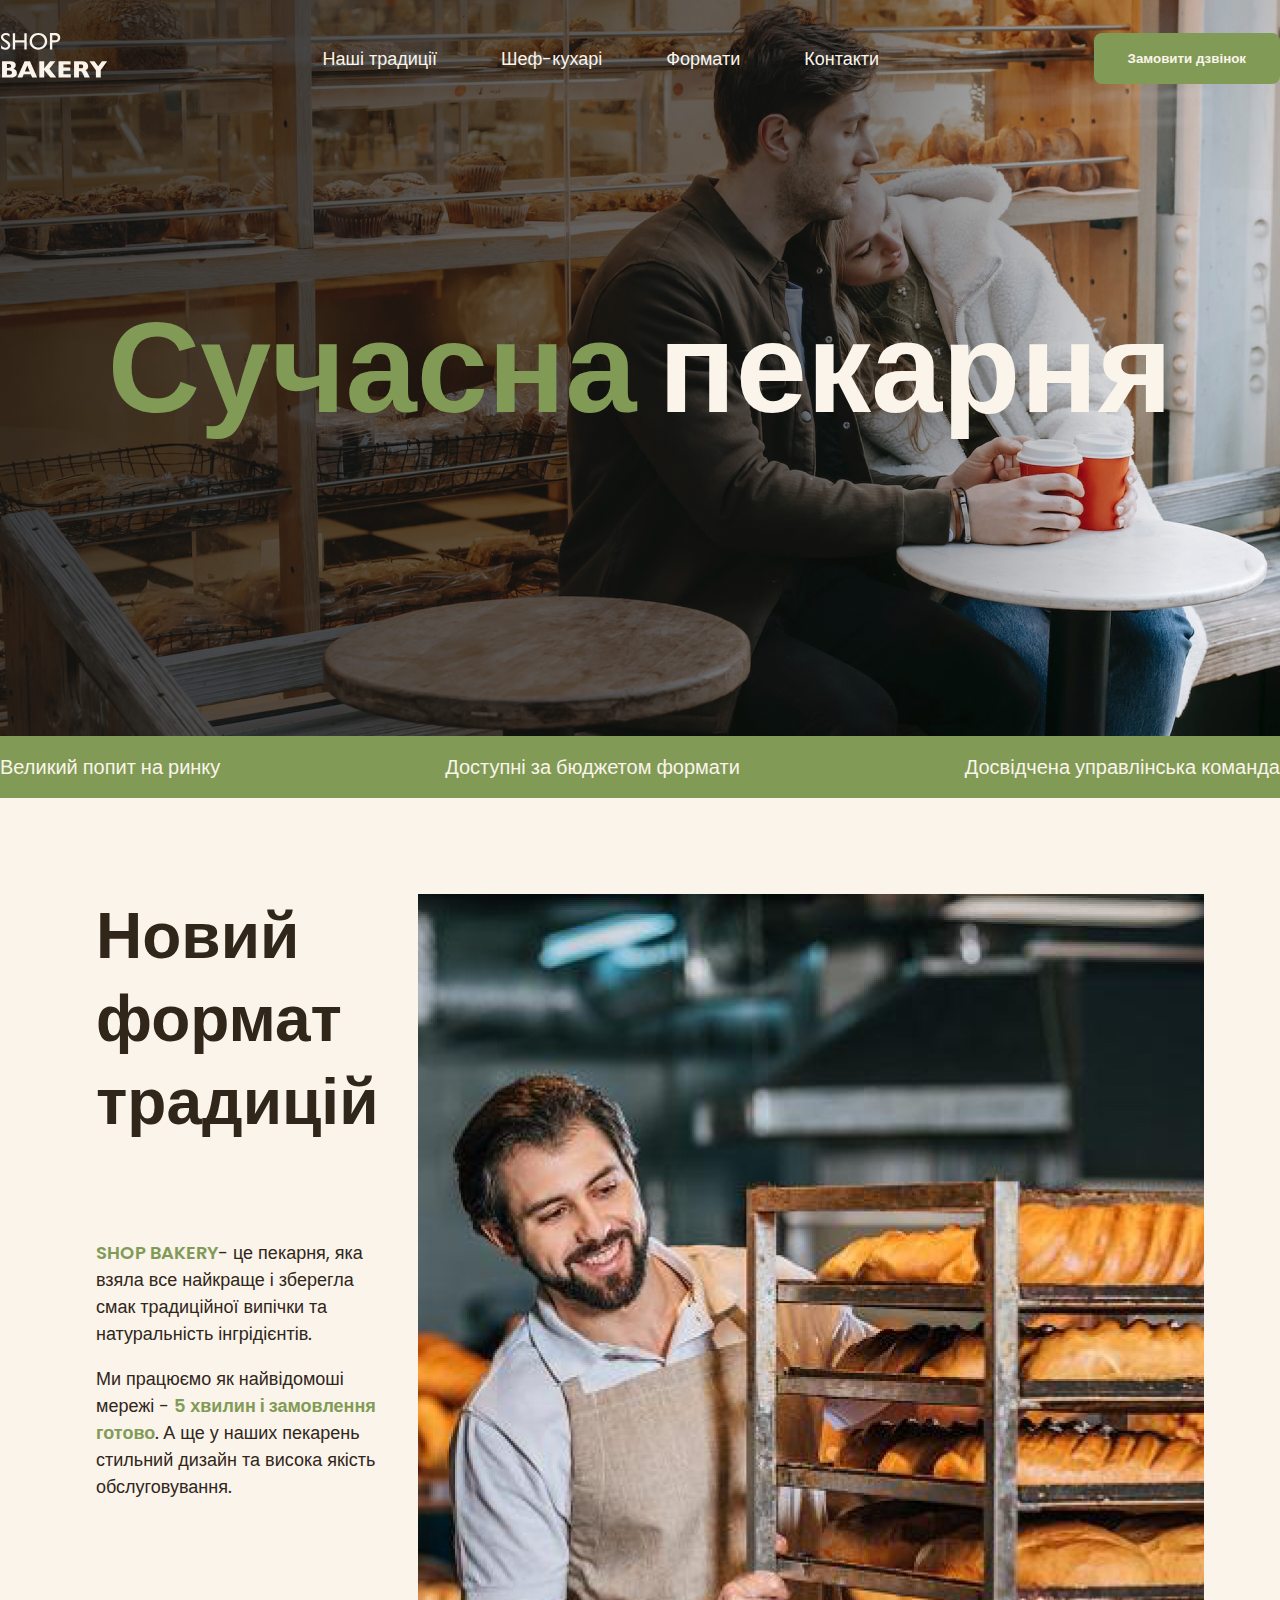
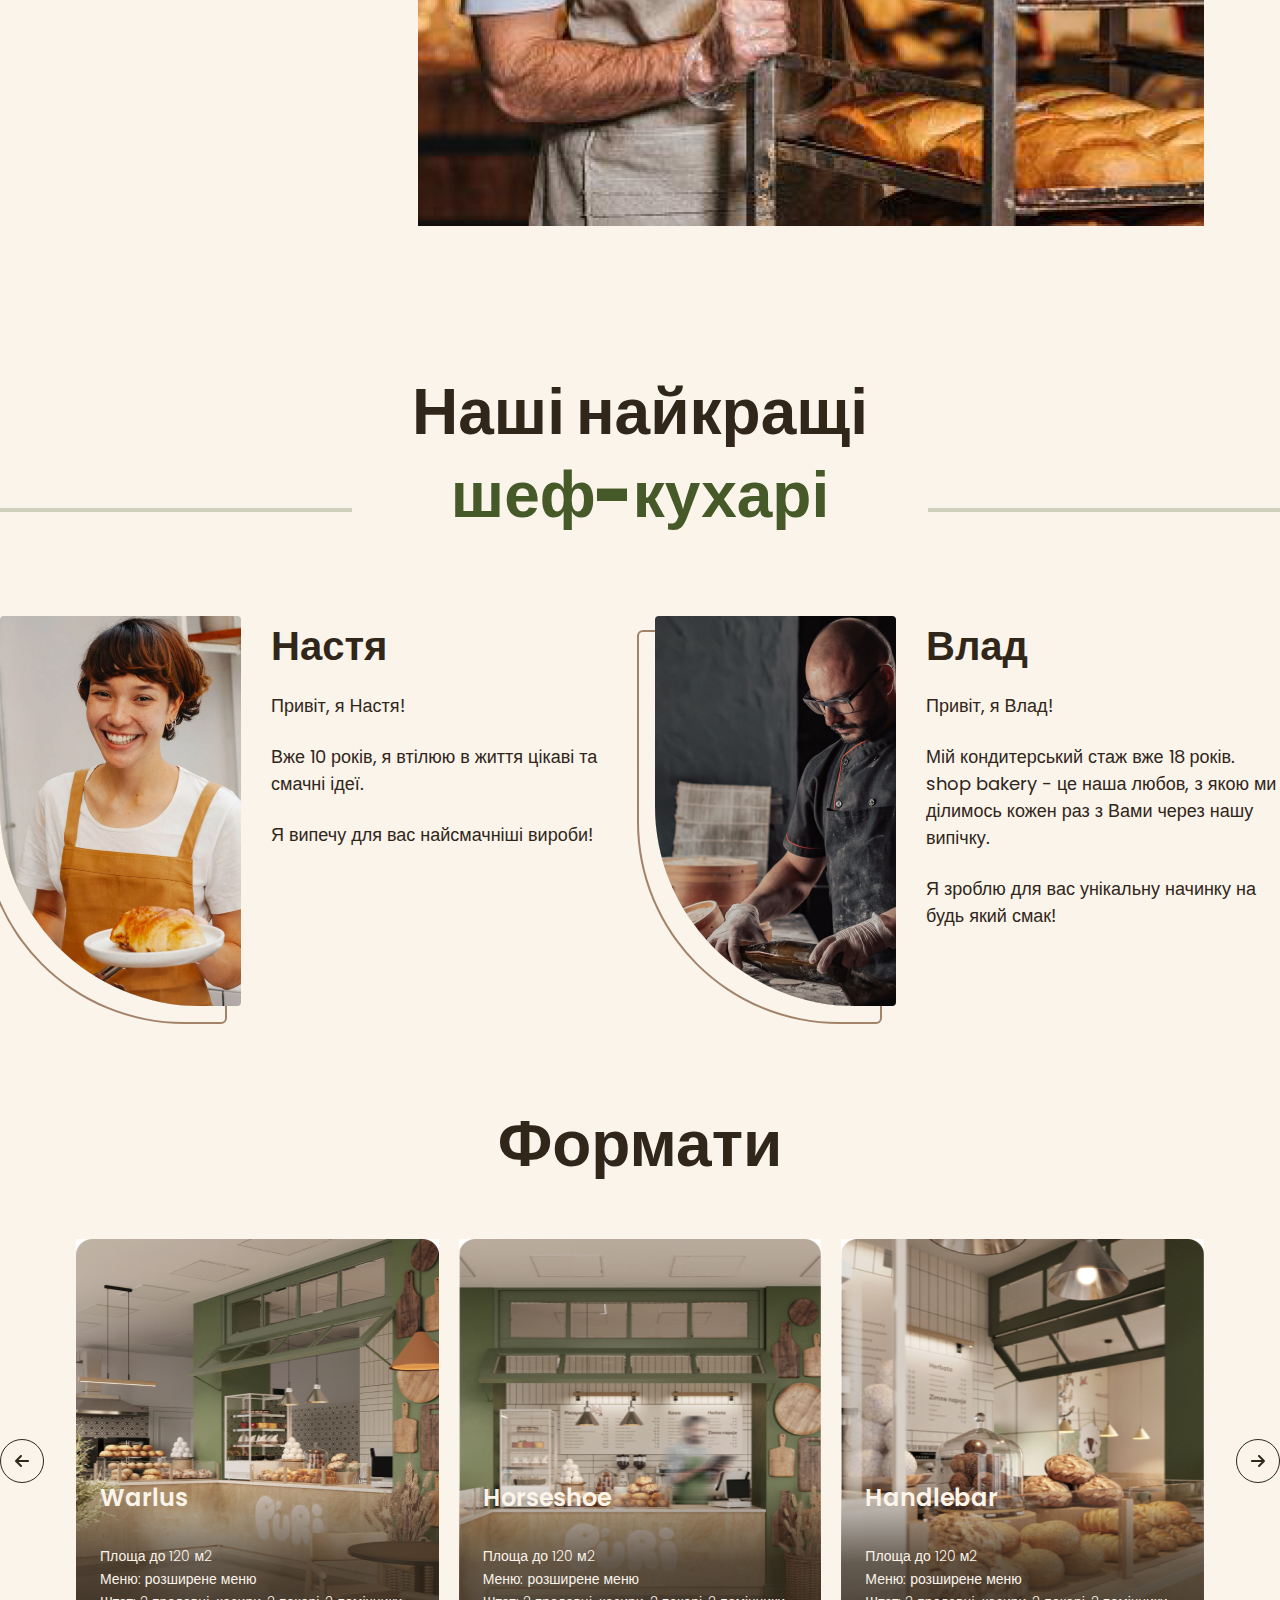
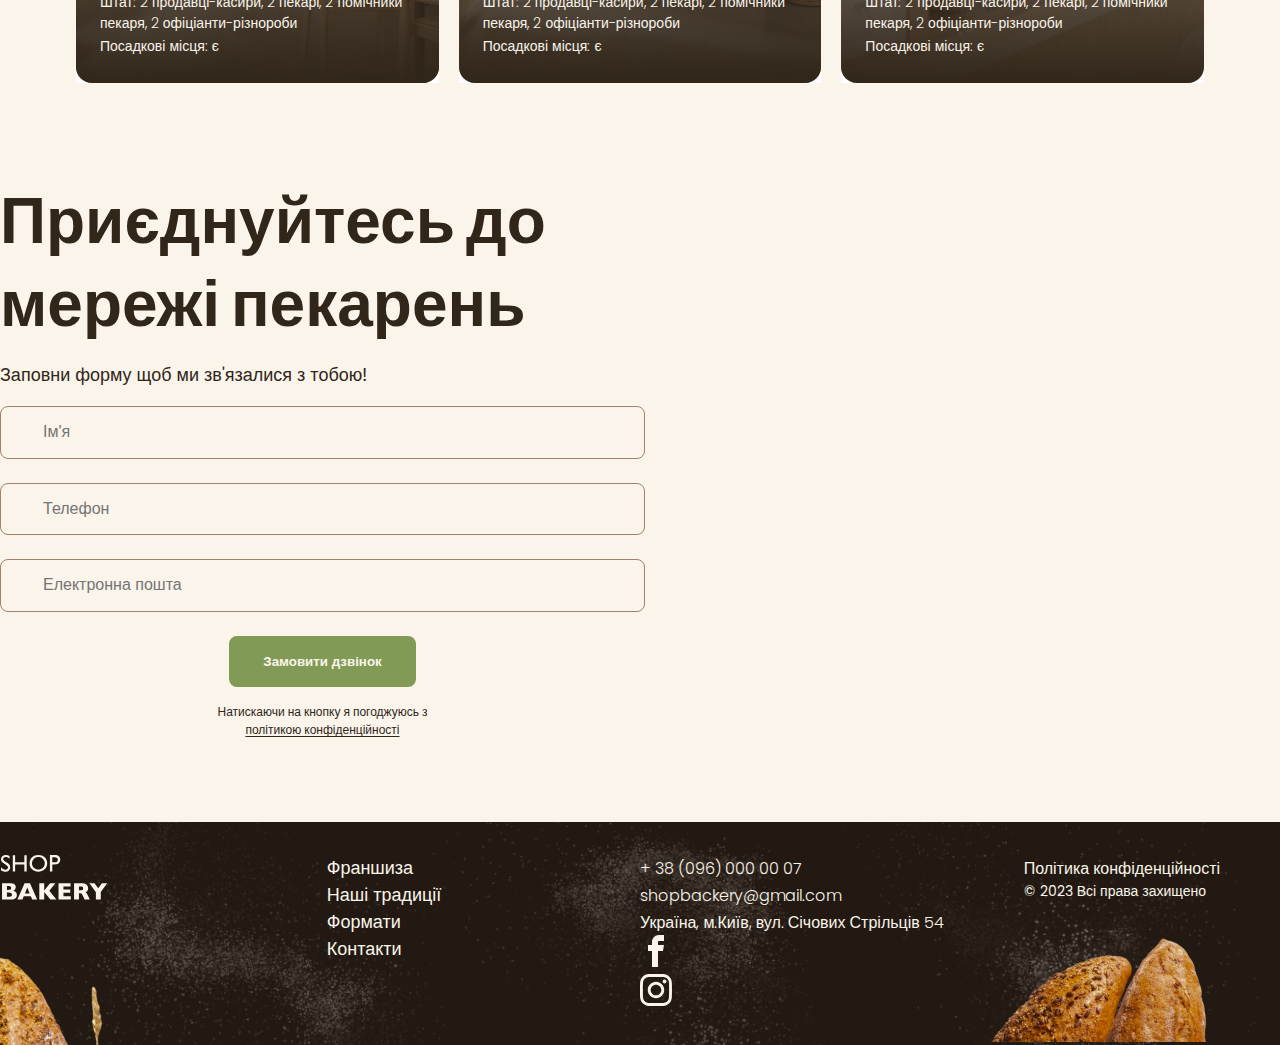
==== commit 1714a51e: "Add files via upload" ====
--- a/index.html
+++ b/index.html
@@ -43,28 +43,34 @@
       <section class="advantages-section">
         <div class="container">
           <h2 class="visually-hidden">Наші переваги</h2>
-          <ul class="advantages-list">
-            <li class="advantages-item">Великий попит на ринку</li>
-            <li class="advantages-item">Доступні за бюджетом формати</li>
-            <li class="advantages-item">Досвідчена управлінська команда</li>
+          <ul class="advantages-section__list">
+            <li class="advantages-section__item">Великий попит на ринку</li>
+            <li class="advantages-section__item">
+              Доступні за бюджетом формати
+            </li>
+            <li class="advantages-section__item">
+              Досвідчена управлінська команда
+            </li>
           </ul>
         </div>
       </section>
       <!-- Секція 2-->
       <section class="traditions-section section" id="traditions-section">
         <div class="container">
-          <div class="tradition-container">
-            <div class="tradition-content">
-              <h2 class="traditions-title section-title">
+          <div class="traditions-section__container">
+            <div class="traditions-section__content">
+              <h2 class="traditions-section__title section__title">
                 Новий формат традицій
               </h2>
-              <p class="traditions-text">
+              <p>
                 <span class="text-brand text-bold text-uppercase"
                   >shop bakery</span
                 >- це пекарня, яка взяла все найкраще і зберегла смак
                 традиційної випічки та натуральність інгрідієнтів.
               </p>
-              <p class="traditions-text limited">
+              <p
+                class="traditions-section__text traditions-section__text--limited"
+              >
                 Ми працюємо як найвідомоші мережі -
                 <span class="text-brand text-bold"
                   >5 хвилин і замовлення готово</span
@@ -80,47 +86,52 @@
         </div>
       </section>
       <!-- Секція 3-->
-      <section class="section" id="chef-section">
-        <div class="container">
-          <h2 class="chefs-title section-title centered">
+      <section class="chefs-section section" id="chef-section">
+        <div class="container">
+          <h2
+            class="chefs-section__title section__title section__title--center"
+          >
             Наші найкращі <br />
-            <span class="accent">шеф-кухарі</span>
+            <span class="text-brand-dark">шеф-кухарі</span>
           </h2>
-          <ul class="chefs-list">
-            <li class="chefs-item">
+          <ul class="chefs-section__list">
+            <li class="chefs-section__item">
               <article class="chef-card">
                 <img
-                  class="chef-photo"
+                  class="chef-card__photo"
                   src="./images/nastya-chef.jpg"
                   alt="nastya-chef"
                 />
                 <div>
-                  <h3 class="chef-title">Настя</h3>
-                  <div class="chef-text"></div>
-                  <p>Привіт, я Настя!</p>
-                  <p>Вже 10 років, я втілюю в життя цікаві та смачні ідеї.</p>
-                  <p>Я випечу для вас найсмачніші вироби!</p>
+                  <h3 class="chef-card__title">Настя</h3>
+                  <p class="chef-card__text">Привіт, я Настя!</p>
+                  <p class="chef-card__text">
+                    Вже 10 років, я втілюю в життя цікаві та смачні ідеї.
+                  </p>
+                  <p class="chef-card__text">
+                    Я випечу для вас найсмачніші вироби!
+                  </p>
                 </div>
               </article>
             </li>
-            <li class="chefs-item">
+            <li class="chefs-section__item">
               <article class="chef-card">
                 <img
-                  class="chef-photo"
+                  class="chef-card__photo"
                   src="./images/vlad-chef.jpg"
                   alt="vlad-chef"
                 />
                 <div>
-                  <h3 class="chef-title">Влад</h3>
-                  <div class="chef-text">
-                    <p>Привіт, я Влад!</p>
-                    <p>
-                      Мій кондитерський стаж вже 18 років. shop bakery - це наша
-                      любов, з якою ми ділимось кожен раз з Вами через нашу
-                      випічку.
-                    </p>
-                    <p>Я зроблю для вас унікальну начинку на будь який смак!</p>
-                  </div>
+                  <h3 class="chef-card__title">Влад</h3>
+                  <p class="chef-card__text">Привіт, я Влад!</p>
+                  <p class="chef-card__text">
+                    Мій кондитерський стаж вже 18 років. shop bakery - це наша
+                    любов, з якою ми ділимось кожен раз з Вами через нашу
+                    випічку.
+                  </p>
+                  <p class="chef-card__text">
+                    Я зроблю для вас унікальну начинку на будь який смак!
+                  </p>
                 </div>
               </article>
             </li>
@@ -128,71 +139,69 @@
         </div>
       </section>
       <!-- Секція 4-->
-      <section class="section" id="formats-section">
-        <div class="container">
-          <h2 class="formats-title section-title centered">Формати</h2>
-          <div class="formats-container">
+      <section class="formats-section section" id="formats-section">
+        <div class="container">
+          <h2
+            class="formats-section__title section__title section__title--center"
+          >
+            Формати
+          </h2>
+          <div class="formats-section__container">
             <button class="carousel-button" type="button">
               <svg width="16" height="16">
                 <use href="./images/sprite.svg#icon-arrow-left2"></use>
               </svg>
             </button>
-            <ul class="format-list">
-              <li class="format-item">
+            <ul class="formats-section__list">
+              <li class="formats-section__item">
                 <article class="format-card">
                   <img
-                    class="format-image"
+                    class="format-card__image"
                     src="./images/walrus-format.jpg"
                     alt="Warlus format"
                   />
-                  <h3 class="format-title" lang="en">Warlus</h3>
-                  <div class="format-text">
-                    <p>Площа до 120 м2</p>
-                    <p>Меню: розширене меню</p>
-                    <p>
-                      Штат: 2 продавці-касири, 2 пекарі, 2 помічники пекаря, 2
-                      офіціанти-різнороби
-                    </p>
-                    <p>Посадкові місця: є</p>
-                  </div>
+                  <h3 class="format-card__title" lang="en">Warlus</h3>
+                  <p class="format-card__text">Площа до 120 м2</p>
+                  <p class="format-card__text">Меню: розширене меню</p>
+                  <p class="format-card__text">
+                    Штат: 2 продавці-касири, 2 пекарі, 2 помічники пекаря, 2
+                    офіціанти-різнороби
+                  </p>
+                  <p class="format-card__text">Посадкові місця: є</p>
                 </article>
               </li>
-              <li class="format-item">
+              <li class="formats-section__item">
                 <article class="format-card">
                   <img
-                    class="format-image"
+                    class="format-card__image"
                     src="./images/horseshoe-format.jpg"
                     alt="Horseshoe format"
                   />
-                  <h3 class="format-title" lang="en">Horseshoe</h3>
-                  <div class="format-text">
-                    <p>Площа до 120 м2</p>
-                    <p>Меню: розширене меню</p>
-                    <p>
-                      Штат: 2 продавці-касири, 2 пекарі, 2 помічники пекаря, 2
-                      офіціанти-різнороби
-                    </p>
-                    <p>Посадкові місця: є</p>
-                  </div>
+                  <h3 class="format-card__title" lang="en">Horseshoe</h3>
+                  <p class="format-card__text">Площа до 120 м2</p>
+                  <p class="format-card__text">Меню: розширене меню</p>
+                  <p class="format-card__text">
+                    Штат: 2 продавці-касири, 2 пекарі, 2 помічники пекаря, 2
+                    офіціанти-різнороби
+                  </p>
+                  <p class="format-card__text">Посадкові місця: є</p>
                 </article>
               </li>
-              <li class="format-item">
+              <li class="formats-section__item">
                 <article class="format-card">
                   <img
-                    class="format-image"
+                    class="format-card__image"
                     src="./images/handlebar-format.jpg"
                     alt="Handlebar format"
                   />
-                  <h3 class="format-title" lang="en">Handlebar</h3>
-                  <div class="format-text">
-                    <p>Площа до 120 м2</p>
-                    <p>Меню: розширене меню</p>
-                    <p>
-                      Штат: 2 продавці-касири, 2 пекарі, 2 помічники пекаря, 2
-                      офіціанти-різнороби
-                    </p>
-                    <p>Посадкові місця: є</p>
-                  </div>
+                  <h3 class="format-card__title" lang="en">Handlebar</h3>
+                  <p class="format-card__text">Площа до 120 м2</p>
+                  <p class="format-card__text">Меню: розширене меню</p>
+                  <p class="format-card__text">
+                    Штат: 2 продавці-касири, 2 пекарі, 2 помічники пекаря, 2
+                    офіціанти-різнороби
+                  </p>
+                  <p class="format-card__text">Посадкові місця: є</p>
                 </article>
               </li>
             </ul>
@@ -207,55 +216,55 @@
       <!-- Секція 5-->
       <section class="contact-section section" id="contact-section">
         <div class="container">
-          <div class="contact-container">
-            <div class="contact-form">
-              <h2 class="contact-title section-title">
+          <div class="contact-section__container">
+            <div class="contact-section__form">
+              <h2 class="contact-section__title section__title">
                 Приєднуйтесь до мережі пекарень
               </h2>
               <p>Заповни форму щоб ми зв'язалися з тобою!</p>
               <form name="contact-form" autocomplete="off" novalidate>
-                <div class="form-field">
-                  <label class="form-label visually-hidden" for="user-name"
+                <div class="contact-section__form-field input">
+                  <label class="input_label visually-hidden" for="user-name"
                     >Ім'я</label
                   >
                   <input
-                    class="form-input"
+                    class="input__control"
                     type="text"
                     name="user-name"
                     id="user-name"
                     placeholder="Ім'я"
                   />
                 </div>
-                <div class="form-field">
-                  <label class="form-label visually-hidden" for="user-tel"
+                <div class="contact-section__form-field input">
+                  <label class="input__label visually-hidden" for="user-tel"
                     >Телефон</label
                   >
                   <input
-                    class="form-input"
+                    class="input__control"
                     type="tel"
                     name="user-tel"
                     id="user-tel"
                     placeholder="Телефон"
                   />
                 </div>
-                <div class="form-field">
-                  <label class="form-label visually-hidden" for="user-email"
+                <div class="contact-section__form-field input">
+                  <label class="input__label visually-hidden" for="user-email"
                     >Електронна пошта</label
                   >
                   <input
-                    class="form-input"
+                    class="input__control"
                     type="email"
                     name="user-email"
                     id="user-email"
                     placeholder="Електронна пошта"
                   />
                 </div>
-                <button class="form-button button" type="submit">
+                <button class="contact-section__button button" type="submit">
                   Замовити дзвінок
                 </button>
                 <p class="form-terms">
                   Натискаючи на кнопку я погоджуюсь з
-                  <a class="form-terms-link" href="#"
+                  <a class="form-terms__link" href="#"
                     >політикою конфіденційності</a
                   >
                 </p>
@@ -263,7 +272,7 @@
             </div>
 
             <iframe
-              class="contact-map"
+              class="contact-section__map"
               src="https://www.google.com/maps/embed?pb=!1m18!1m12!1m3!1d2540.163871257687!2d30.488658576861248!3d50.45667308691536!2m3!1f0!2f0!3f0!3m2!1i1024!2i768!4f13.1!3m3!1m2!1s0x40d4ce637bfe1717%3A0x5370c2254ad1b952!2z0LLRg9C70LjRhtGPINCh0ZbRh9C-0LLQuNGFINCh0YLRgNGW0LvRjNGG0ZbQsiwgNTQsINCa0LjRl9CyLCAwMjAwMA!5e0!3m2!1suk!2sua!4v1699290523548!5m2!1suk!2sua"
               width="603"
               height="595"
@@ -342,16 +351,18 @@
 
     <div class="backdrop is-hidden">
       <div class="modal">
-        <button class="modal-btn-close" type="button">Close</button>
+        <button class="modal__btn-close modal-btn-close" type="button">
+          Close
+        </button>
         <h2>Замовити дзвінок</h2>
         <p>Залишіть заявку та наш спеціаліст зв'яжеться з Вами!</p>
         <form name="modal-form" autocomplete="off">
-          <div class="form-field">
-            <label class="form-label visually-hidden" for="user-name"
+          <div class="modal__form-field input">
+            <label class="input__label visually-hidden" for="user-name"
               >Ім'я</label
             >
             <input
-              class="form-input"
+              class="input__control"
               type="text"
               name="user-name"
               id="user-name"
@@ -359,12 +370,13 @@
               required
             />
           </div>
-          <div class="form-field">
-            <label class="form-label visually-hidden" for="user-tel"
+
+          <div class="modal__form-field input">
+            <label class="input__label visually-hidden" for="user-tel"
               >Телефон</label
             >
             <input
-              class="form-input"
+              class="input__control"
               type="tel"
               name="user-tel"
               id="user-tel"
@@ -372,12 +384,13 @@
               required
             />
           </div>
-          <div class="form-field">
-            <label class="form-label visually-hidden" for="user-email"
+
+          <div class="modal__form-field input">
+            <label class="input__label visually-hidden" for="user-email"
               >Електронна пошта</label
             >
             <input
-              class="form-input"
+              class="input__control"
               type="email"
               name="user-email"
               id="user-email"
@@ -385,23 +398,13 @@
               required
             />
           </div>
-          <!-- <div class="checkbox">
-            <input
-              class="checkbox-input visually-hidden"
-              type="checkbox"
-              name="terms-condtions"
-              id="terms-condtions"
-            />
-            <label class="checkbox-label" for="terms-condtions">
-              Я погоджуюсь з політикою конфіденційності</label
-            >
-          </div> -->
-          <button class="form-button button" type="submit">
+
+          <button class="modal__button button" type="submit">
             Замовити дзвінок
           </button>
           <p class="form-terms">
             Натискаючи на кнопку я погоджуюсь з
-            <a class="form-terms-link" href="#">політикою конфіденційності</a>
+            <a class="form-terms__link" href="#">політикою конфіденційності</a>
           </p>
         </form>
       </div>
--- a/css/main.min.css
+++ b/css/main.min.css
@@ -1 +1 @@
-@font-face{font-display:swap;font-family:"Poppins";font-weight:300;src:url("../fonts/poppins-v20-latin-300.woff2") format("woff2")}@font-face{font-display:swap;font-family:"Poppins";font-weight:400;src:url("../fonts/poppins-v20-latin-regular.woff2") format("woff2")}@font-face{font-display:swap;font-family:"Poppins";font-weight:600;src:url("../fonts/poppins-v20-latin-600.woff2") format("woff2")}@font-face{font-display:swap;font-family:"Poppins";font-weight:900;src:url("../fonts/poppins-v20-latin-900.woff2") format("woff2")}:root{--color-primary-dark: #31261a;--color-primary-light: #faf4ea;--color-brand: #819b57;--color-brand-dark: #465929;--color-brand-light: #cfcfbc;--color-secondary-dark: #a28268}*,*::after,*::before{-webkit-box-sizing:border-box;box-sizing:border-box}body{color:var(--color-primary-dark);background-color:var(--color-primary-light);font-family:"Poppins",sans-serif;font-size:18px;font-weight:400;line-height:1.5;margin:0}h1,h2,h3,h4,h5,h6,p{margin-top:0}address{font-style:normal}ul{margin:0;padding:0;list-style-type:none}.text-brand{color:var(--color-brand)}.text-bold{font-weight:600}.text-uppercase{text-transform:uppercase}.visually-hidden{position:absolute;left:-10000px;top:auto;width:1px;height:1px;overflow:hidden}.button{padding:16px 32px;color:#faf4ea;background-color:var(--color-brand);border:2px solid var(--color-brand);border-radius:8px;cursor:pointer;font-weight:600;-webkit-transition:color .3s,background-color .3s;transition:color .3s,background-color .3s}.button:hover{color:var(--color-brand-dark);background-color:rgba(0,0,0,0)}.carousel-button{display:-webkit-box;display:-ms-flexbox;display:flex;-webkit-box-align:center;-ms-flex-align:center;align-items:center;-webkit-box-pack:center;-ms-flex-pack:center;justify-content:center;width:44px;height:44px;fill:var(--color-primary-dark);background-color:rgba(0,0,0,0);border-radius:50%;border:1px solid var(--color-primary-dark);cursor:pointer;-ms-flex-negative:0;flex-shrink:0}.carousel-button:hover{background-color:var(--color-primary-dark);fill:var(--color-primary-light)}.carousel-button.next{-webkit-transform:rotate(180deg);transform:rotate(180deg)}.chef-card{display:-webkit-box;display:-ms-flexbox;display:flex;gap:30px}.chef-title{margin-bottom:16px;font-size:40px;font-weight:600}.chef-photo{border-radius:4px 4px 4px 200px;-webkit-box-shadow:-16px 16px 0px 0px var(--color-primary-light),-16px 16px 0px 2px var(--color-secondary-dark);box-shadow:-16px 16px 0px 0px var(--color-primary-light),-16px 16px 0px 2px var(--color-secondary-dark)}.chef-text p{margin-bottom:24px}.format-card{position:relative;display:-webkit-box;display:-ms-flexbox;display:flex;-webkit-box-orient:vertical;-webkit-box-direction:normal;-ms-flex-direction:column;flex-direction:column;-webkit-box-pack:end;-ms-flex-pack:end;justify-content:end;border-radius:16px;height:444px;background-image:-webkit-gradient(linear, left top, left bottom, color-stop(55.21%, rgba(49, 38, 26, 0)), color-stop(72.92%, rgba(49, 38, 26, 0.71)), to(var(--color-primary-dark)));background-image:linear-gradient(180deg, rgba(49, 38, 26, 0) 55.21%, rgba(49, 38, 26, 0.71) 72.92%, var(--color-primary-dark) 100%);padding:24px}.format-item:hover{-webkit-transition:-webkit-transform .3s;transition:-webkit-transform .3s;transition:transform .3s;transition:transform .3s, -webkit-transform .3s;-webkit-transform:scale(1.05);transform:scale(1.05)}.format-image{position:absolute;z-index:-1;top:0;left:0;width:100%;height:100%}.format-text{font-size:14px;font-weight:300;color:var(--color-primary-light)}.format-text p{margin-bottom:2px}.format-title{font-size:24px;font-weight:600;margin-bottom:30px;color:var(--color-primary-light)}.link{color:var(--color-primary-light);text-decoration:none;-webkit-transition:color .3s;transition:color .3s}.link:hover{color:var(--color-brand)}.advantages-list{display:-webkit-box;display:-ms-flexbox;display:flex;-webkit-box-pack:justify;-ms-flex-pack:justify;justify-content:space-between;gap:40px}.advantages-section{background-color:var(--color-brand);padding:16px 0px}.section-title{font-size:64px;font-weight:900;line-height:1.3}.section-title.centered{text-align:center}.section-title .accent{color:var(--color-brand-dark)}.advantages-item{color:var(--color-primary-light);font-size:20px;font-weight:300}.chefs-list{display:-webkit-box;display:-ms-flexbox;display:flex;gap:40px 30px;-ms-flex-wrap:wrap;flex-wrap:wrap}.chefs-item{-ms-flex-preferred-size:calc((100% - 30px)/2);flex-basis:calc((100% - 30px)/2)}.chefs-title::after,.chefs-title::before{position:absolute;bottom:24px;width:352px;border:2px solid var(--color-brand-light);content:""}.chefs-title::before{left:0}.chefs-title::after{right:0}.chefs-title{position:relative;margin:0px auto 80px}.contact-section{padding-bottom:96px}.contact-container{display:-webkit-box;display:-ms-flexbox;display:flex;gap:32px}.contact-title{margin-bottom:16px}.contact-map{-ms-flex-negative:0;flex-shrink:0;border:none;border-radius:16px}.container{width:100%;max-width:1288px;margin:auto}.footer{background-image:url(../images/footer-background.png);background-color:var(--color-primary-dark);background-repeat:no-repeat;background-size:cover;background-position:center;padding:32px 0px;position:relative}.footer::before,.footer::after{position:absolute;bottom:0;background-repeat:no-repeat;content:""}.footer::before{width:180px;height:120px;background-image:url(../images/decor-bread-small.png)}.footer::after{width:380px;height:190px;right:0;background-image:url(../images/decor-bread-large.png)}.footer-container{display:-webkit-box;display:-ms-flexbox;display:flex}.footer-nav,.footer-address{-ms-flex-preferred-size:50%;flex-basis:50%;display:-webkit-box;display:-ms-flexbox;display:flex;gap:20px}.footer-logo,.footer-menu{-webkit-box-flex:1;-ms-flex-positive:1;flex-grow:1}.address-list,.address-info{-webkit-box-flex:1;-ms-flex-positive:1;flex-grow:1}.address-link{color:var(--color-primary-light);font-size:16px;font-weight:300;text-decoration:none}.address-link:hover{color:var(--color-brand)}.address-icon{fill:var(--color-primary-light)}.address-icon:hover{fill:var(--color-brand)}.address-coppyright{font-size:14px;color:var(--color-primary-light)}.formats-container{display:-webkit-box;display:-ms-flexbox;display:flex;gap:32px;-webkit-box-align:center;-ms-flex-align:center;align-items:center}.format-list{display:-webkit-box;display:-ms-flexbox;display:flex;-ms-flex-wrap:wrap;flex-wrap:wrap;gap:20px}.format-item{-ms-flex-preferred-size:calc((100% - 40px)/3);flex-basis:calc((100% - 40px)/3)}.form-field{position:relative;margin-bottom:32px}.form-label{position:absolute;top:16px;left:42px}.form-input{padding:16px 42px;width:100%;font-size:16px;line-height:1.17;border:1px solid var(--color-secondary-dark);border-radius:8px;background-color:rgba(0,0,0,0)}.form-input:focus{border-color:var(--color-brand);outline:none}.form-input::-webkit-input-placeholder{color:var(--color-secondary-dark);font-size:16px;line-height:1.17}.form-input::-moz-placeholder{color:var(--color-secondary-dark);font-size:16px;line-height:1.17}.form-input:-ms-input-placeholder{color:var(--color-secondary-dark);font-size:16px;line-height:1.17}.form-input::-ms-input-placeholder{color:var(--color-secondary-dark);font-size:16px;line-height:1.17}.form-input::placeholder{color:var(--color-secondary-dark);font-size:16px;line-height:1.17}.form-input:focus::-webkit-input-placeholder{color:var(--color-primary-dark)}.form-input:focus::-moz-placeholder{color:var(--color-primary-dark)}.form-input:focus:-ms-input-placeholder{color:var(--color-primary-dark)}.form-input:focus::-ms-input-placeholder{color:var(--color-primary-dark)}.form-input:focus::placeholder{color:var(--color-primary-dark)}.form-button{display:block;margin:0px auto 24px}.form-terms{margin:0 auto;max-width:220px;font-weight:500;font-size:12px;line-height:1.5;text-align:center}.form-terms-link{color:var(--color-primary-dark);text-underline-offset:2px}.header{position:absolute;top:0;left:0;width:100%;padding-top:32px}.header__container{display:-webkit-box;display:-ms-flexbox;display:flex;-webkit-box-align:center;-ms-flex-align:center;align-items:center;gap:40px}.header__nav{display:-webkit-box;display:-ms-flexbox;display:flex;-webkit-box-align:center;-ms-flex-align:center;align-items:center;-webkit-box-flex:1;-ms-flex-positive:1;flex-grow:1;gap:40px}.header__menu{display:-webkit-box;display:-ms-flexbox;display:flex;gap:64px;-webkit-box-flex:1;-ms-flex-positive:1;flex-grow:1;-webkit-box-pack:center;-ms-flex-pack:center;justify-content:center}.hero-section{padding:272px 0px;background-image:linear-gradient(102.76deg, rgba(18, 18, 17, 0.78) 2%, rgba(18, 18, 17, 0.6) 58.46%, rgba(18, 18, 17, 0) 90.36%),url("../images/hero-section-background.jpg");background-position:center top;background-repeat:no-repeat;background-size:cover}.hero-section__title{color:var(--color-primary-light);text-align:center;margin-bottom:0;font-size:128px;font-weight:900}.backdrop{position:fixed;top:0;right:0;bottom:0;left:0;display:-webkit-box;display:-ms-flexbox;display:flex;-webkit-box-align:center;-ms-flex-align:center;align-items:center;-webkit-box-pack:center;-ms-flex-pack:center;justify-content:center;background-color:rgba(0,0,0,.5);padding:20px 0;-webkit-transition:opacity .3s,visibility .3s;transition:opacity .3s,visibility .3s}.backdrop.is-hidden{opacity:0;visibility:hidden;pointer-events:none}.modal{position:relative;width:100%;max-width:880px;height:100%;max-height:880px;padding:128px;background-color:var(--color-primary-light);border-radius:32px;overflow-y:auto}.modal-btn-close{position:absolute;top:40px;right:40px}.section{padding:48px 0px}.traditions-section{padding:96px}.tradition-container{display:-webkit-box;display:-ms-flexbox;display:flex;gap:40px;-webkit-box-pack:justify;-ms-flex-pack:justify;justify-content:space-between}.tradition-content{width:100%;max-width:710px}.traditions-title{padding-bottom:42px}.traditions-text.limited{max-width:340px;width:100%}/*# sourceMappingURL=main.min.css.map */+@font-face{font-display:swap;font-family:"Poppins";font-weight:300;src:url("../fonts/poppins-v20-latin-300.woff2") format("woff2")}@font-face{font-display:swap;font-family:"Poppins";font-weight:400;src:url("../fonts/poppins-v20-latin-regular.woff2") format("woff2")}@font-face{font-display:swap;font-family:"Poppins";font-weight:600;src:url("../fonts/poppins-v20-latin-600.woff2") format("woff2")}@font-face{font-display:swap;font-family:"Poppins";font-weight:900;src:url("../fonts/poppins-v20-latin-900.woff2") format("woff2")}:root{--color-primary-dark: #31261a;--color-primary-light: #faf4ea;--color-brand: #819b57;--color-brand-dark: #465929;--color-brand-light: #cfcfbc;--color-secondary-dark: #a28268}*,*::after,*::before{-webkit-box-sizing:border-box;box-sizing:border-box}body{color:var(--color-primary-dark);background-color:var(--color-primary-light);font-family:"Poppins",sans-serif;font-size:18px;font-weight:400;line-height:1.5;margin:0}h1,h2,h3,h4,h5,h6,p{margin-top:0}address{font-style:normal}ul{margin:0;padding:0;list-style-type:none}.text-brand{color:var(--color-brand)}.text-brand-dark{color:var(--color-brand-dark)}.text-bold{font-weight:600}.text-uppercase{text-transform:uppercase}.visually-hidden{position:absolute;left:-10000px;top:auto;width:1px;height:1px;overflow:hidden}.button{padding:16px 32px;color:#faf4ea;background-color:var(--color-brand);border:2px solid var(--color-brand);border-radius:8px;cursor:pointer;font-weight:600;-webkit-transition:color .3s,background-color .3s;transition:color .3s,background-color .3s}.button:hover{color:var(--color-brand-dark);background-color:rgba(0,0,0,0)}.carousel-button{display:-webkit-box;display:-ms-flexbox;display:flex;-webkit-box-align:center;-ms-flex-align:center;align-items:center;-webkit-box-pack:center;-ms-flex-pack:center;justify-content:center;width:44px;height:44px;fill:var(--color-primary-dark);background-color:rgba(0,0,0,0);border-radius:50%;border:1px solid var(--color-primary-dark);cursor:pointer;-ms-flex-negative:0;flex-shrink:0}.carousel-button:hover{background-color:var(--color-primary-dark);fill:var(--color-primary-light)}.carousel-button.next{-webkit-transform:rotate(180deg);transform:rotate(180deg)}.chef-card{display:-webkit-box;display:-ms-flexbox;display:flex;gap:30px}.chef-card__title{margin-bottom:16px;font-size:40px;font-weight:600}.chef-card__photo{border-radius:4px 4px 4px 200px;-webkit-box-shadow:-16px 16px 0px 0px var(--color-primary-light),-16px 16px 0px 2px var(--color-secondary-dark);box-shadow:-16px 16px 0px 0px var(--color-primary-light),-16px 16px 0px 2px var(--color-secondary-dark)}.chef-card__text{margin-bottom:24px}.chef-card__text:last-child{margin-bottom:0}.form-terms{margin:0 auto;max-width:220px;font-weight:500;font-size:12px;line-height:1.5;text-align:center}.form-terms__link{color:var(--color-primary-dark);text-underline-offset:2px}.format-card{position:relative;display:-webkit-box;display:-ms-flexbox;display:flex;-webkit-box-orient:vertical;-webkit-box-direction:normal;-ms-flex-direction:column;flex-direction:column;-webkit-box-pack:end;-ms-flex-pack:end;justify-content:end;border-radius:16px;height:444px;background-image:-webkit-gradient(linear, left top, left bottom, color-stop(55.21%, rgba(49, 38, 26, 0)), color-stop(72.92%, rgba(49, 38, 26, 0.71)), to(var(--color-primary-dark)));background-image:linear-gradient(180deg, rgba(49, 38, 26, 0) 55.21%, rgba(49, 38, 26, 0.71) 72.92%, var(--color-primary-dark) 100%);padding:24px}.format-card__image{position:absolute;z-index:-1;top:0;left:0;width:100%;height:100%}.format-card__text{font-size:14px;font-weight:300;color:var(--color-primary-light);margin-bottom:2px}.format-card__title{font-size:24px;font-weight:600;margin-bottom:30px;color:var(--color-primary-light)}.input{position:relative}.input__label{position:absolute;top:16px;left:42px}.input__control{padding:16px 42px;width:100%;font-size:16px;line-height:1.17;border:1px solid var(--color-secondary-dark);border-radius:8px;background-color:rgba(0,0,0,0)}.input__control__:focus{border-color:var(--color-brand);outline:none}.input__control__::-webkit-input-placeholder{color:var(--color-secondary-dark);font-size:16px;line-height:1.17}.input__control__::-moz-placeholder{color:var(--color-secondary-dark);font-size:16px;line-height:1.17}.input__control__:-ms-input-placeholder{color:var(--color-secondary-dark);font-size:16px;line-height:1.17}.input__control__::-ms-input-placeholder{color:var(--color-secondary-dark);font-size:16px;line-height:1.17}.input__control__::placeholder{color:var(--color-secondary-dark);font-size:16px;line-height:1.17}.input__control__:focus::-webkit-input-placeholder{color:var(--color-primary-dark)}.input__control__:focus::-moz-placeholder{color:var(--color-primary-dark)}.input__control__:focus:-ms-input-placeholder{color:var(--color-primary-dark)}.input__control__:focus::-ms-input-placeholder{color:var(--color-primary-dark)}.input__control__:focus::placeholder{color:var(--color-primary-dark)}.link{color:var(--color-primary-light);text-decoration:none;-webkit-transition:color .3s;transition:color .3s}.link:hover{color:var(--color-brand)}.advantages-section{background-color:var(--color-brand);padding:16px 0px}.advantages-section__list{display:-webkit-box;display:-ms-flexbox;display:flex;-webkit-box-pack:justify;-ms-flex-pack:justify;justify-content:space-between;gap:40px}.advantages-section__item{color:var(--color-primary-light);font-size:20px;font-weight:300}.chefs-section__title{position:relative;margin:0px auto 80px}.chefs-section__title::after,.chefs-section__title::before{position:absolute;bottom:24px;width:352px;border:2px solid var(--color-brand-light);content:""}.chefs-section__title::before{left:0}.chefs-section__title::after{right:0}.chefs-section__list{display:-webkit-box;display:-ms-flexbox;display:flex;gap:40px 30px;-ms-flex-wrap:wrap;flex-wrap:wrap}.chefs-section__item{-ms-flex-preferred-size:calc((100% - 30px)/2);flex-basis:calc((100% - 30px)/2)}.contact-section{padding-bottom:96px}.contact-section__container{display:-webkit-box;display:-ms-flexbox;display:flex;gap:32px}.contact-section__title{margin-bottom:16px}.contact-section__form-field{margin-bottom:24px}.contact-section__button{display:block;margin:0 auto 16px}.contact-section__map{-ms-flex-negative:0;flex-shrink:0;border:none;border-radius:16px}.container{width:100%;max-width:1288px;margin:auto}.footer{background-image:url(../images/footer-background.png);background-color:var(--color-primary-dark);background-repeat:no-repeat;background-size:cover;background-position:center;padding:32px 0px;position:relative}.footer::before,.footer::after{position:absolute;bottom:0;background-repeat:no-repeat;content:""}.footer::before{width:180px;height:120px;background-image:url(../images/decor-bread-small.png)}.footer::after{width:380px;height:190px;right:0;background-image:url(../images/decor-bread-large.png)}.footer-container{display:-webkit-box;display:-ms-flexbox;display:flex}.footer-nav,.footer-address{-ms-flex-preferred-size:50%;flex-basis:50%;display:-webkit-box;display:-ms-flexbox;display:flex;gap:20px}.footer-logo,.footer-menu{-webkit-box-flex:1;-ms-flex-positive:1;flex-grow:1}.address-list,.address-info{-webkit-box-flex:1;-ms-flex-positive:1;flex-grow:1}.address-link{color:var(--color-primary-light);font-size:16px;font-weight:300;text-decoration:none}.address-link:hover{color:var(--color-brand)}.address-icon{fill:var(--color-primary-light)}.address-icon:hover{fill:var(--color-brand)}.address-coppyright{font-size:14px;color:var(--color-primary-light)}.formats-section__container{display:-webkit-box;display:-ms-flexbox;display:flex;gap:32px;-webkit-box-align:center;-ms-flex-align:center;align-items:center}.formats-section__list{display:-webkit-box;display:-ms-flexbox;display:flex;-ms-flex-wrap:wrap;flex-wrap:wrap;gap:20px}.formats-section__item{-ms-flex-preferred-size:calc((100% - 40px)/3);flex-basis:calc((100% - 40px)/3)}.formats-section__item:hover{-webkit-transition:-webkit-transform .3s;transition:-webkit-transform .3s;transition:transform .3s;transition:transform .3s, -webkit-transform .3s;-webkit-transform:scale(1.05);transform:scale(1.05)}.header{position:absolute;top:0;left:0;width:100%;padding-top:32px}.header__container{display:-webkit-box;display:-ms-flexbox;display:flex;-webkit-box-align:center;-ms-flex-align:center;align-items:center;gap:40px}.header__nav{display:-webkit-box;display:-ms-flexbox;display:flex;-webkit-box-align:center;-ms-flex-align:center;align-items:center;-webkit-box-flex:1;-ms-flex-positive:1;flex-grow:1;gap:40px}.header__menu{display:-webkit-box;display:-ms-flexbox;display:flex;gap:64px;-webkit-box-flex:1;-ms-flex-positive:1;flex-grow:1;-webkit-box-pack:center;-ms-flex-pack:center;justify-content:center}.hero-section{padding:272px 0px;background-image:linear-gradient(102.76deg, rgba(18, 18, 17, 0.78) 2%, rgba(18, 18, 17, 0.6) 58.46%, rgba(18, 18, 17, 0) 90.36%),url("../images/hero-section-background.jpg");background-position:center top;background-repeat:no-repeat;background-size:cover}.hero-section__title{color:var(--color-primary-light);text-align:center;margin-bottom:0;font-size:128px;font-weight:900}.backdrop{position:fixed;top:0;right:0;bottom:0;left:0;display:-webkit-box;display:-ms-flexbox;display:flex;-webkit-box-align:center;-ms-flex-align:center;align-items:center;-webkit-box-pack:center;-ms-flex-pack:center;justify-content:center;background-color:rgba(0,0,0,.5);padding:20px 0;-webkit-transition:opacity .3s,visibility .3s;transition:opacity .3s,visibility .3s}.backdrop.is-hidden{opacity:0;visibility:hidden;pointer-events:none}.modal{position:relative;width:100%;max-width:880px;height:100%;max-height:880px;padding:128px;background-color:var(--color-primary-light);border-radius:32px;overflow-y:auto}.modal__btn-close{position:absolute;top:40px;right:40px}.modal__form-field{margin-bottom:32px}.modal__button{display:block;margin:0 auto 24px}.section{padding:48px 0px}.section__title{font-size:64px;font-weight:900;line-height:1.3}.section__title--center{text-align:center}.traditions-section{padding:96px}.traditions-section__container{display:-webkit-box;display:-ms-flexbox;display:flex;gap:40px;-webkit-box-pack:justify;-ms-flex-pack:justify;justify-content:space-between}.traditions-section__content{max-width:710px}.traditions-section__title{padding-bottom:42px}.traditions-section__text--limited{max-width:340px}/*# sourceMappingURL=main.min.css.map */